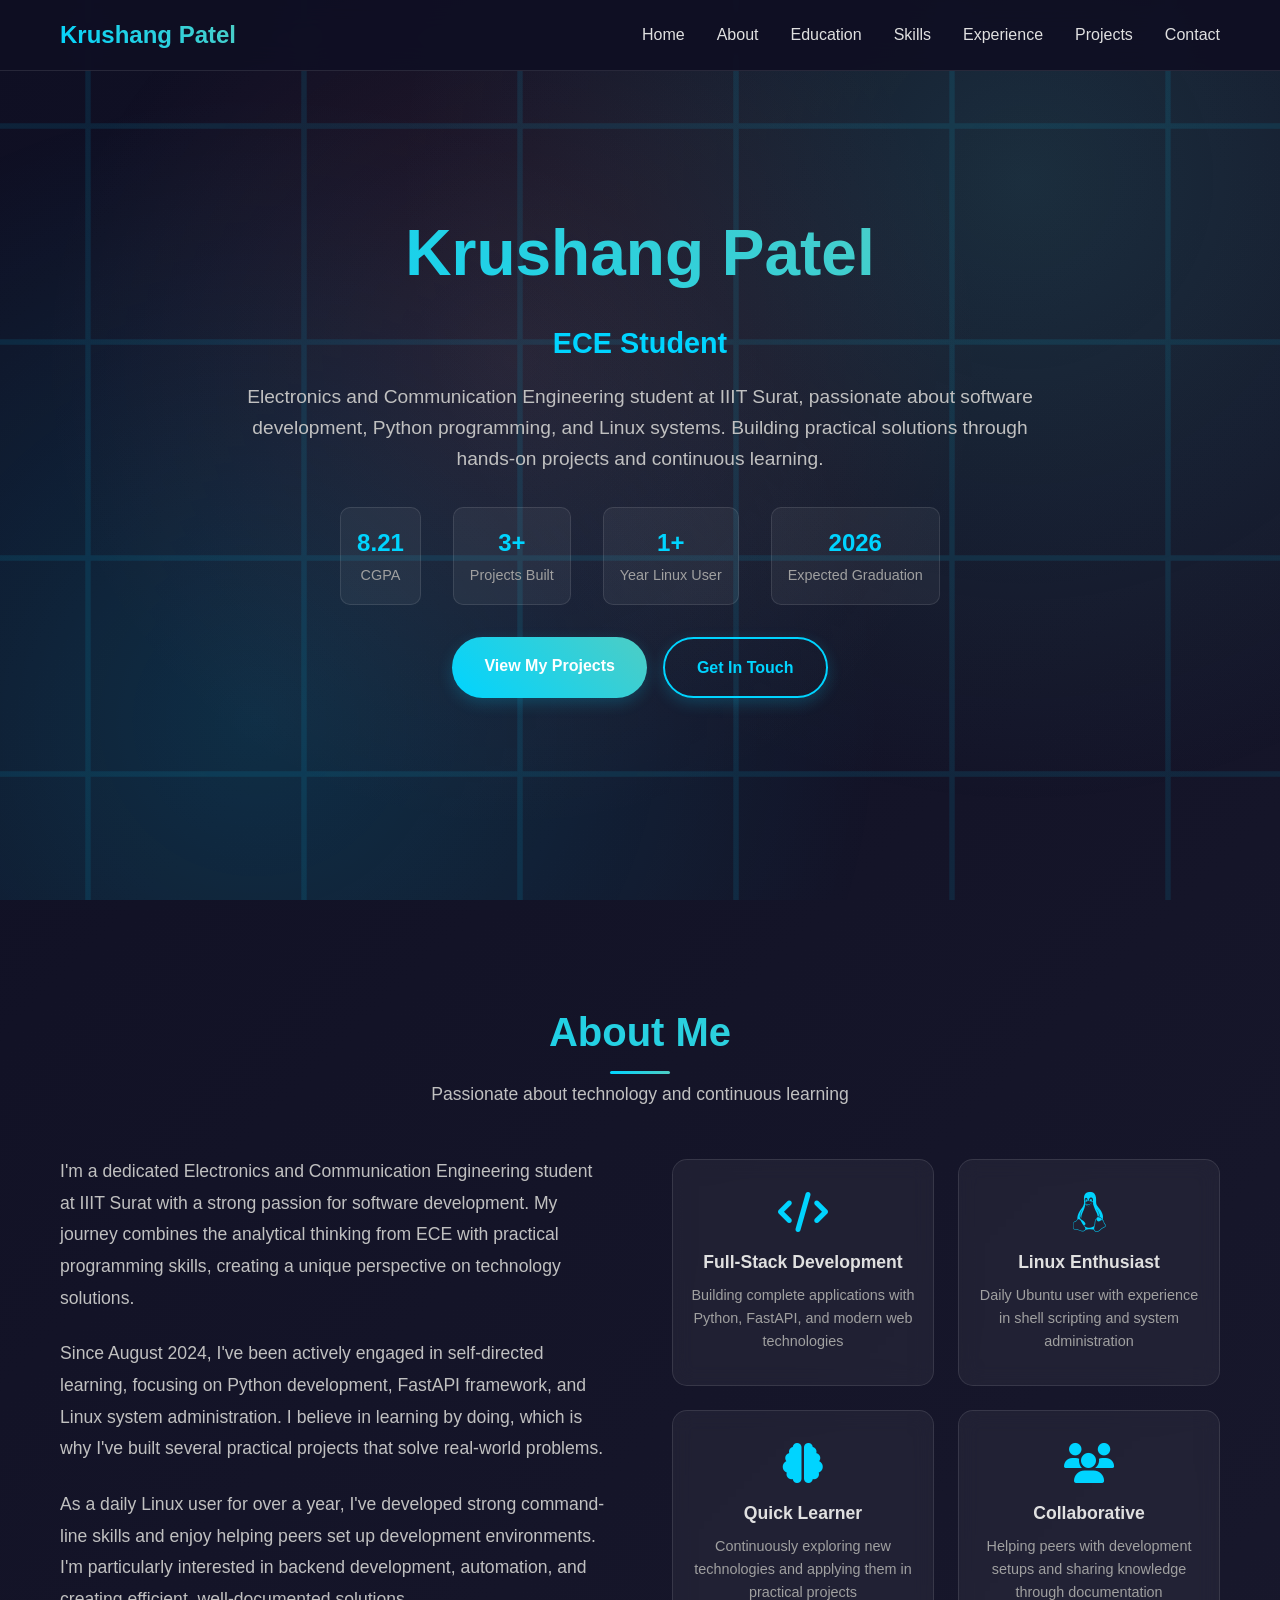
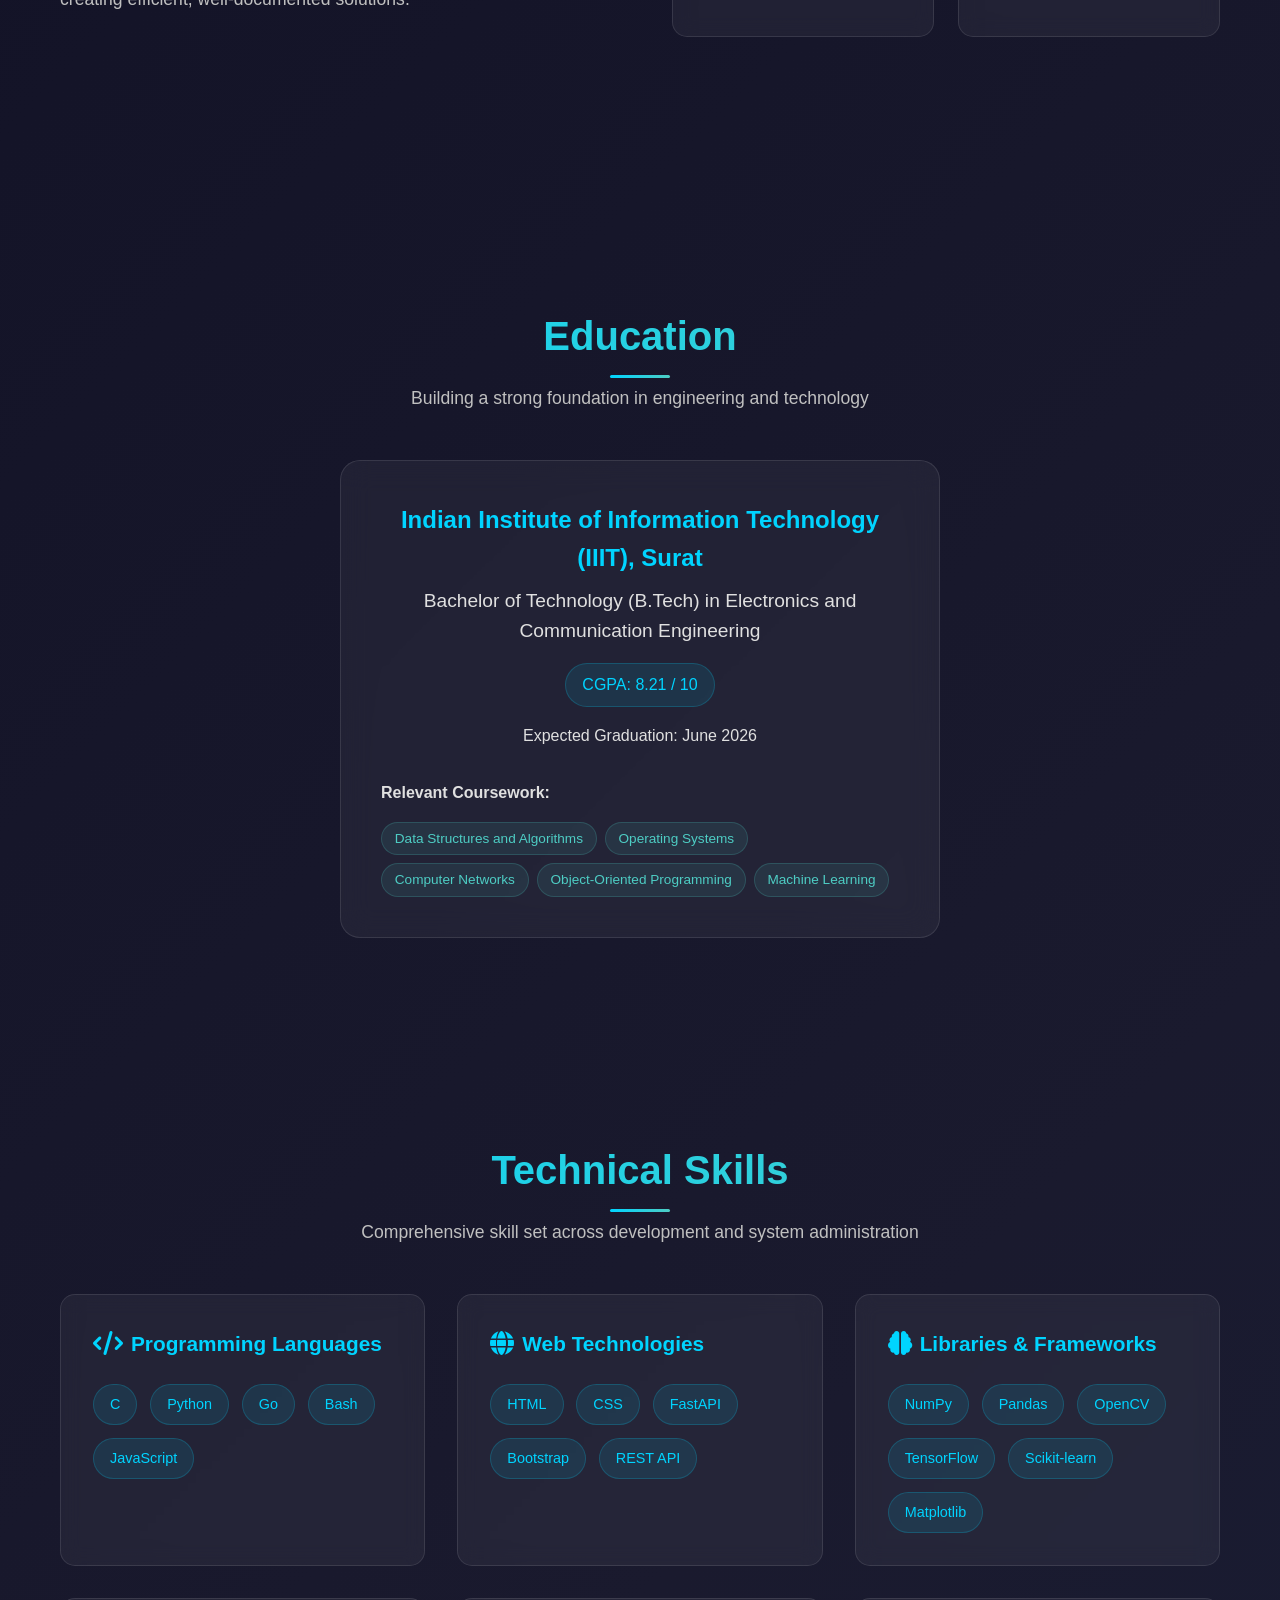
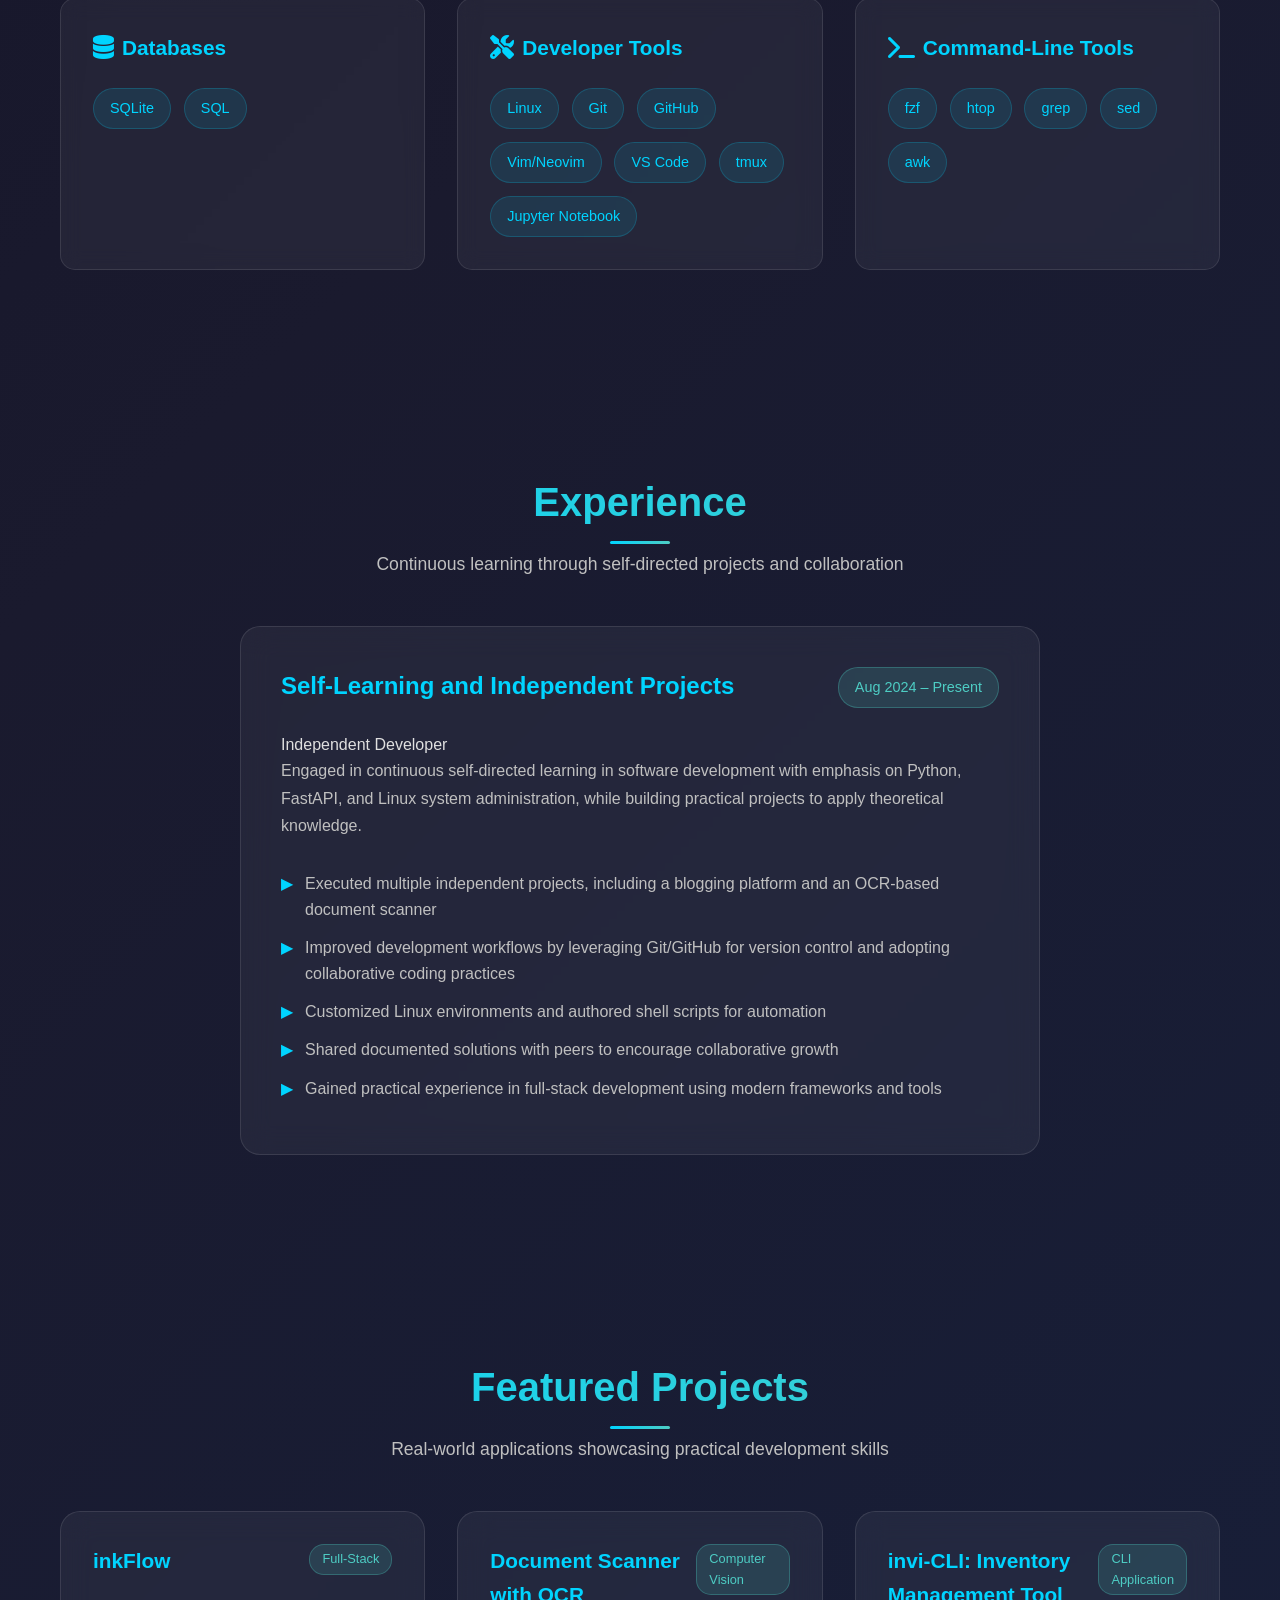
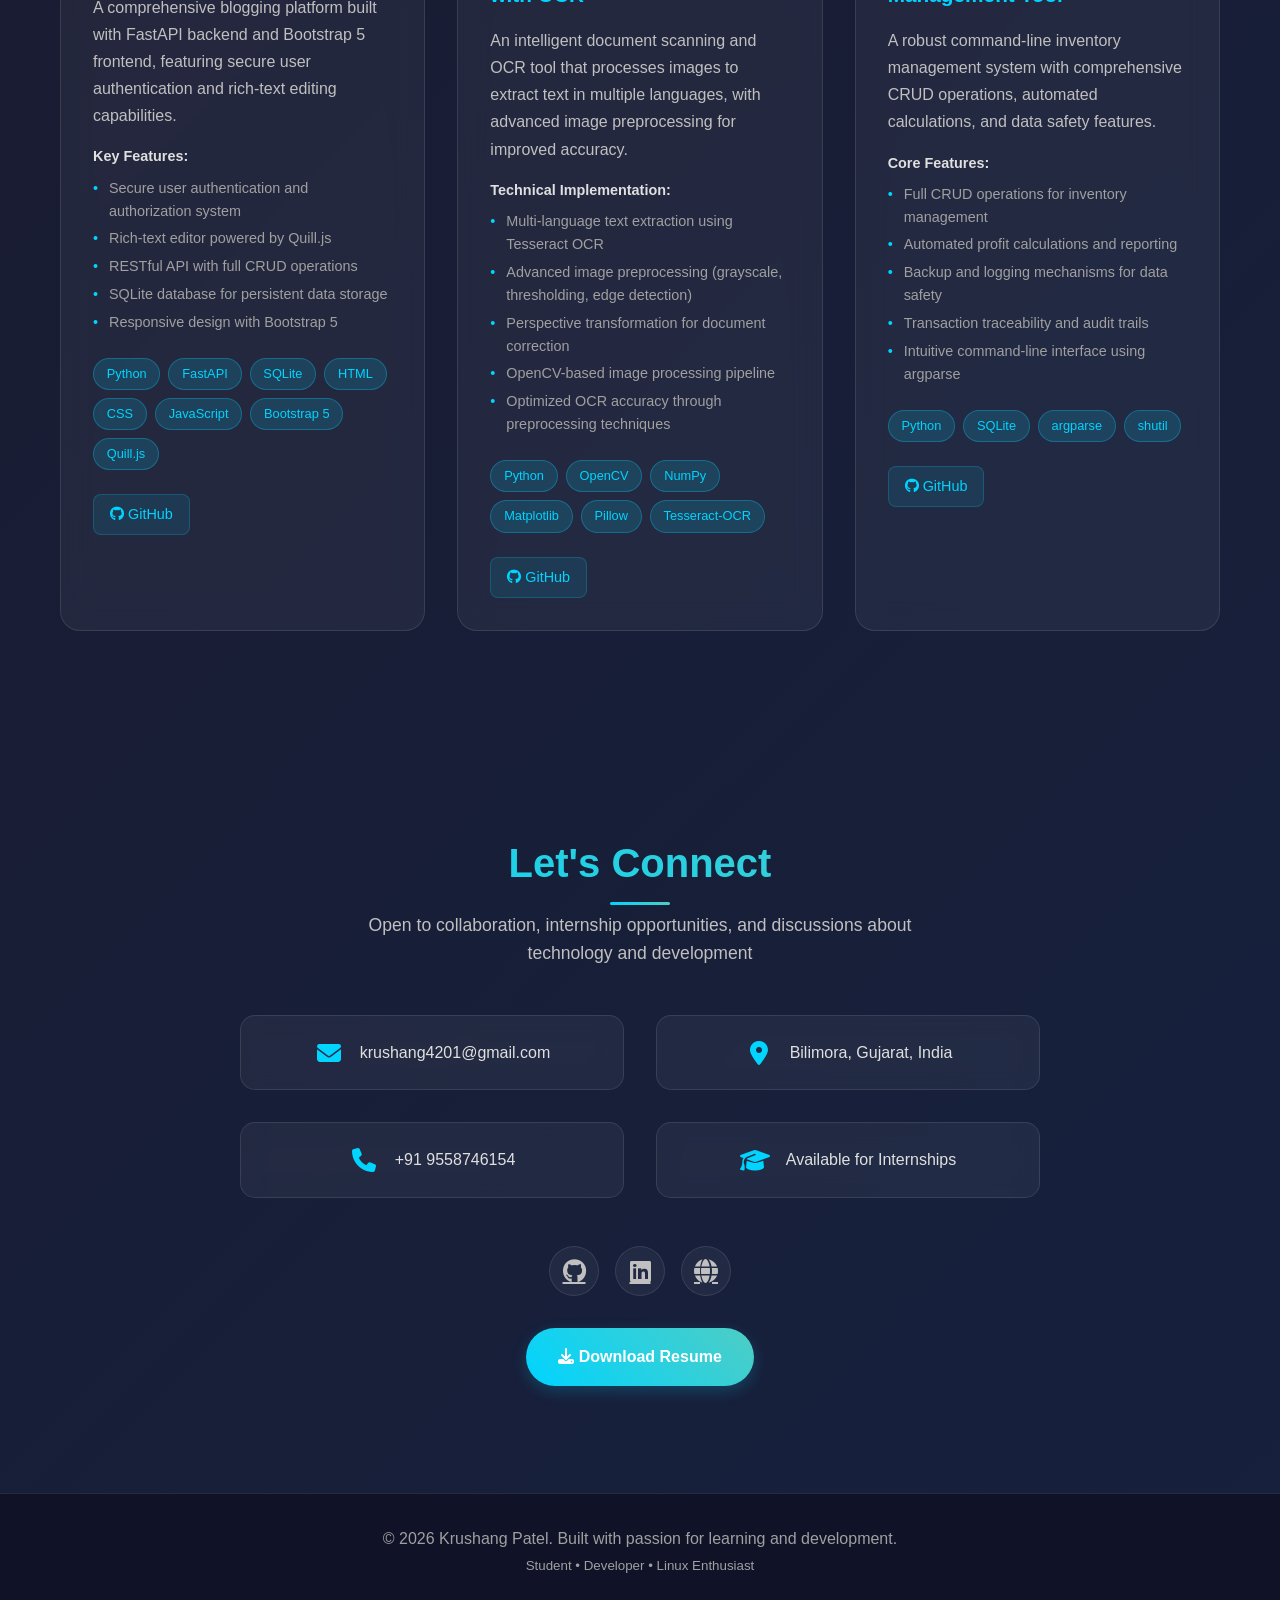
==== index.html @ 867cc453 "project links updated" ====
<!DOCTYPE html>
<html lang="en">

<head>
    <meta charset="UTF-8">
    <meta name="viewport" content="width=device-width, initial-scale=1.0">
    <title>Krushang Patel - ECE Student & Software Developer</title>
    <meta name="description"
        content="Electronics and Communication Engineering student at IIIT Surat, passionate about software development, Python, and Linux systems.">
    <link href="https://cdnjs.cloudflare.com/ajax/libs/font-awesome/6.4.0/css/all.min.css" rel="stylesheet">
    <link href="style.css" rel="stylesheet">
    <link rel="icon" href="img/Portfolio.png"
</head>

<body>
    <div class="bg-animation"></div>

    <header id="header">
        <nav class="container">
            <a href="#home" class="logo">Krushang Patel</a>
            <ul class="nav-links">
                <li><a href="#home">Home</a></li>
                <li><a href="#about">About</a></li>
                <li><a href="#education">Education</a></li>
                <li><a href="#skills">Skills</a></li>
                <li><a href="#experience">Experience</a></li>
                <li><a href="#projects">Projects</a></li>
                <li><a href="#contact">Contact</a></li>
            </ul>
            <div class="mobile-menu">
                <span></span>
                <span></span>
                <span></span>
            </div>
        </nav>
    </header>

    <section id="home" class="hero">
        <div class="hero-content">
            <h1 class="hero-title">Krushang Patel</h1>
            <h2 class="hero-subtitle">ECE Student & Software Developer</h2>
            <p class="hero-description">
                Electronics and Communication Engineering student at IIIT Surat, passionate about software development,
                Python programming, and Linux systems. Building practical solutions through hands-on projects and
                continuous learning.
            </p>

            <div class="hero-stats">
                <div class="stat-item">
                    <span class="stat-number">8.21</span>
                    <span class="stat-label">CGPA</span>
                </div>
                <div class="stat-item">
                    <span class="stat-number">3+</span>
                    <span class="stat-label">Projects Built</span>
                </div>
                <div class="stat-item">
                    <span class="stat-number">1+</span>
                    <span class="stat-label">Year Linux User</span>
                </div>
                <div class="stat-item">
                    <span class="stat-number">2026</span>
                    <span class="stat-label">Expected Graduation</span>
                </div>
            </div>

            <div class="cta-buttons">
                <a href="#projects" class="cta-button">View My Projects</a>
                <a href="#contact" class="cta-button secondary">Get In Touch</a>
            </div>
        </div>
    </section>

    <section id="about" class="fade-in">
        <div class="container">
            <h2 class="section-title">About Me</h2>
            <p class="section-subtitle">Passionate about technology and continuous learning</p>

            <div class="about-content">
                <div class="about-text">
                    <p>
                        I'm a dedicated Electronics and Communication Engineering student at IIIT Surat with a strong
                        passion for software development.
                        My journey combines the analytical thinking from ECE with practical programming skills, creating
                        a unique perspective on technology solutions.
                    </p>
                    <p>
                        Since August 2024, I've been actively engaged in self-directed learning, focusing on Python
                        development, FastAPI framework,
                        and Linux system administration. I believe in learning by doing, which is why I've built several
                        practical projects that solve real-world problems.
                    </p>
                    <p>
                        As a daily Linux user for over a year, I've developed strong command-line skills and enjoy
                        helping peers set up development environments.
                        I'm particularly interested in backend development, automation, and creating efficient,
                        well-documented solutions.
                    </p>
                </div>

                <div class="about-highlights">
                    <div class="highlight-item">
                        <i class="fas fa-code"></i>
                        <h4>Full-Stack Development</h4>
                        <p>Building complete applications with Python, FastAPI, and modern web technologies</p>
                    </div>
                    <div class="highlight-item">
                        <i class="fab fa-linux"></i>
                        <h4>Linux Enthusiast</h4>
                        <p>Daily Ubuntu user with experience in shell scripting and system administration</p>
                    </div>
                    <div class="highlight-item">
                        <i class="fas fa-brain"></i>
                        <h4>Quick Learner</h4>
                        <p>Continuously exploring new technologies and applying them in practical projects</p>
                    </div>
                    <div class="highlight-item">
                        <i class="fas fa-users"></i>
                        <h4>Collaborative</h4>
                        <p>Helping peers with development setups and sharing knowledge through documentation</p>
                    </div>
                </div>
            </div>
        </div>
    </section>

    <section id="education" class="fade-in">
        <div class="container">
            <h2 class="section-title">Education</h2>
            <p class="section-subtitle">Building a strong foundation in engineering and technology</p>

            <div class="education-card">
                <div class="university-name">Indian Institute of Information Technology (IIIT), Surat</div>
                <div class="degree-info">Bachelor of Technology (B.Tech) in Electronics and Communication Engineering
                </div>
                <div class="cgpa">CGPA: 8.21 / 10</div>
                <div>Expected Graduation: June 2026</div>

                <div class="coursework">
                    <h4>Relevant Coursework:</h4>
                    <div class="coursework-list">
                        <span class="course-tag">Data Structures and Algorithms</span>
                        <span class="course-tag">Operating Systems</span>
                        <span class="course-tag">Computer Networks</span>
                        <span class="course-tag">Object-Oriented Programming</span>
                        <span class="course-tag">Machine Learning</span>
                    </div>
                </div>
            </div>
        </div>
    </section>

    <section id="skills" class="fade-in">
        <div class="container">
            <h2 class="section-title">Technical Skills</h2>
            <p class="section-subtitle">Comprehensive skill set across development and system administration</p>

            <div class="skills-container">
                <div class="skill-category">
                    <h3><i class="fas fa-code"></i> Programming Languages</h3>
                    <div class="skills-list">
                        <span class="skill-tag">C</span>
                        <span class="skill-tag">Python</span>
                        <span class="skill-tag">Go</span>
                        <span class="skill-tag">Bash</span>
                        <span class="skill-tag">JavaScript</span>
                    </div>
                </div>

                <div class="skill-category">
                    <h3><i class="fas fa-globe"></i> Web Technologies</h3>
                    <div class="skills-list">
                        <span class="skill-tag">HTML</span>
                        <span class="skill-tag">CSS</span>
                        <span class="skill-tag">FastAPI</span>
                        <span class="skill-tag">Bootstrap</span>
                        <span class="skill-tag">REST API</span>
                    </div>
                </div>

                <div class="skill-category">
                    <h3><i class="fas fa-brain"></i> Libraries & Frameworks</h3>
                    <div class="skills-list">
                        <span class="skill-tag">NumPy</span>
                        <span class="skill-tag">Pandas</span>
                        <span class="skill-tag">OpenCV</span>
                        <span class="skill-tag">TensorFlow</span>
                        <span class="skill-tag">Scikit-learn</span>
                        <span class="skill-tag">Matplotlib</span>
                    </div>
                </div>

                <div class="skill-category">
                    <h3><i class="fas fa-database"></i> Databases</h3>
                    <div class="skills-list">
                        <span class="skill-tag">SQLite</span>
                        <span class="skill-tag">SQL</span>
                    </div>
                </div>

                <div class="skill-category">
                    <h3><i class="fas fa-tools"></i> Developer Tools</h3>
                    <div class="skills-list">
                        <span class="skill-tag">Linux</span>
                        <span class="skill-tag">Git</span>
                        <span class="skill-tag">GitHub</span>
                        <span class="skill-tag">Vim/Neovim</span>
                        <span class="skill-tag">VS Code</span>
                        <span class="skill-tag">tmux</span>
                        <span class="skill-tag">Jupyter Notebook</span>
                    </div>
                </div>

                <div class="skill-category">
                    <h3><i class="fas fa-terminal"></i> Command-Line Tools</h3>
                    <div class="skills-list">
                        <span class="skill-tag">fzf</span>
                        <span class="skill-tag">htop</span>
                        <span class="skill-tag">grep</span>
                        <span class="skill-tag">sed</span>
                        <span class="skill-tag">awk</span>
                    </div>
                </div>
            </div>
        </div>
    </section>

    <section id="experience" class="fade-in">
        <div class="container">
            <h2 class="section-title">Experience</h2>
            <p class="section-subtitle">Continuous learning through self-directed projects and collaboration</p>

            <div class="experience-card">
                <div class="experience-header">
                    <h3 class="experience-title">Self-Learning and Independent Projects</h3>
                    <span class="experience-date">Aug 2024 – Present</span>
                </div>
                <div class="experience-company">Independent Developer</div>
                <p class="experience-description">
                    Engaged in continuous self-directed learning in software development with emphasis on Python,
                    FastAPI, and
                    Linux system administration, while building practical projects to apply theoretical knowledge.
                </p>
                <ul class="experience-achievements">
                    <li>Executed multiple independent projects, including a blogging platform and an OCR-based document
                        scanner</li>
                    <li>Improved development workflows by leveraging Git/GitHub for version control and adopting
                        collaborative coding practices</li>
                    <li>Customized Linux environments and authored shell scripts for automation</li>
                    <li>Shared documented solutions with peers to encourage collaborative growth</li>
                    <li>Gained practical experience in full-stack development using modern frameworks and tools</li>
                </ul>
            </div>
        </div>
    </section>

    <section id="projects" class="fade-in">
        <div class="container">
            <h2 class="section-title">Featured Projects</h2>
            <p class="section-subtitle">Real-world applications showcasing practical development skills</p>

            <div class="projects-grid">
                <div class="project-card">
                    <div class="project-header">
                        <h3 class="project-title">inkFlow</h3>
                        <span class="project-type">Full-Stack</span>
                    </div>
                    <p class="project-description">
                        A comprehensive blogging platform built with FastAPI backend and Bootstrap 5 frontend,
                        featuring secure user authentication and rich-text editing capabilities.
                    </p>
                    <div class="project-highlights">
                        <h5>Key Features:</h5>
                        <ul>
                            <li>Secure user authentication and authorization system</li>
                            <li>Rich-text editor powered by Quill.js</li>
                            <li>RESTful API with full CRUD operations</li>
                            <li>SQLite database for persistent data storage</li>
                            <li>Responsive design with Bootstrap 5</li>
                        </ul>
                    </div>
                    <div class="tech-stack">
                        <span class="tech-tag">Python</span>
                        <span class="tech-tag">FastAPI</span>
                        <span class="tech-tag">SQLite</span>
                        <span class="tech-tag">HTML</span>
                        <span class="tech-tag">CSS</span>
                        <span class="tech-tag">JavaScript</span>
                        <span class="tech-tag">Bootstrap 5</span>
                        <span class="tech-tag">Quill.js</span>
                    </div>
                    <div class="project-links">
                        <a href="https://github.com/krushangptl/inkflow" target="_blank"><i class="fab fa-github"></i>
                            GitHub</a>
                    </div>
                </div>

                <div class="project-card">
                    <div class="project-header">
                        <h3 class="project-title">Document Scanner with OCR</h3>
                        <span class="project-type">Computer Vision</span>
                    </div>
                    <p class="project-description">
                        An intelligent document scanning and OCR tool that processes images to extract text in multiple
                        languages,
                        with advanced image preprocessing for improved accuracy.
                    </p>
                    <div class="project-highlights">
                        <h5>Technical Implementation:</h5>
                        <ul>
                            <li>Multi-language text extraction using Tesseract OCR</li>
                            <li>Advanced image preprocessing (grayscale, thresholding, edge detection)</li>
                            <li>Perspective transformation for document correction</li>
                            <li>OpenCV-based image processing pipeline</li>
                            <li>Optimized OCR accuracy through preprocessing techniques</li>
                        </ul>
                    </div>
                    <div class="tech-stack">
                        <span class="tech-tag">Python</span>
                        <span class="tech-tag">OpenCV</span>
                        <span class="tech-tag">NumPy</span>
                        <span class="tech-tag">Matplotlib</span>
                        <span class="tech-tag">Pillow</span>
                        <span class="tech-tag">Tesseract-OCR</span>
                    </div>
                    <div class="project-links">
                        <a href="https://github.com/krushangptl/Doc-Scanner-Project" target="_blank"><i class="fab fa-github"></i>
                            GitHub</a>
                    </div>
                </div>

                <div class="project-card">
                    <div class="project-header">
                        <h3 class="project-title">invi-CLI: Inventory Management Tool</h3>
                        <span class="project-type">CLI Application</span>
                    </div>
                    <p class="project-description">
                        A robust command-line inventory management system with comprehensive CRUD operations,
                        automated calculations, and data safety features.
                    </p>
                    <div class="project-highlights">
                        <h5>Core Features:</h5>
                        <ul>
                            <li>Full CRUD operations for inventory management</li>
                            <li>Automated profit calculations and reporting</li>
                            <li>Backup and logging mechanisms for data safety</li>
                            <li>Transaction traceability and audit trails</li>
                            <li>Intuitive command-line interface using argparse</li>
                        </ul>
                    </div>
                    <div class="tech-stack">
                        <span class="tech-tag">Python</span>
                        <span class="tech-tag">SQLite</span>
                        <span class="tech-tag">argparse</span>
                        <span class="tech-tag">shutil</span>
                    </div>
                    <div class="project-links">
                        <a href="https://github.com/krushangptl/invi-CLI" target="_blank"><i class="fab fa-github"></i>
                            GitHub</a>
                    </div>
                </div>
            </div>
        </div>
    </section>

    <section id="contact" class="fade-in">
        <div class="container">
            <h2 class="section-title">Let's Connect</h2>
            <p class="section-subtitle">
                Open to collaboration, internship opportunities, and discussions about technology and development
            </p>

            <div class="contact-content">
                <div class="contact-info">
                    <div class="contact-item">
                        <i class="fas fa-envelope"></i>
                        <span>krushang4201@gmail.com</span>
                    </div>
                    <div class="contact-item">
                        <i class="fas fa-map-marker-alt"></i>
                        <span>Bilimora, Gujarat, India</span>
                    </div>
                    <div class="contact-item">
                        <i class="fas fa-phone"></i>
                        <span>+91 9558746154</span>
                    </div>
                    <div class="contact-item">
                        <i class="fas fa-graduation-cap"></i>
                        <span>Available for Internships</span>
                    </div>
                </div>

                <div class="social-links">
                    <a href="https://github.com/krushangptl" aria-label="GitHub" target="_blank">
                        <i class="fab fa-github"></i>
                    </a>
                    <a href="https://linkedin.com/in/krushang-d-patel" aria-label="LinkedIn" target="_blank">
                        <i class="fab fa-linkedin"></i>
                    </a>
                    <a href="https://krushangptl.github.io" aria-label="Portfolio Website" target="_blank">
                        <i class="fas fa-globe"></i>
                    </a>
                </div>

                <div style="margin-top: 2rem;">
                    <a href="https://drive.google.com/drive/folders/1j8Q18l3hfkk-s2Wlxh-ATh71WwMu5SnM?usp=sharing"
                        class="cta-button" target="_blank" rel="noopener noreferrer">
                        <i class="fas fa-download"></i> Download Resume
                    </a>
                </div>

            </div>
        </div>
    </section>

    <footer>
        <div class="container">
            <p>
                &copy; <span id="current-year">2025</span> Krushang Patel.
                Built with passion for learning and development.
                <br>
                <small>Student • Developer • Linux Enthusiast</small>
            </p>
        </div>
    </footer>

    <script src="script.js">
    </script>
</body>

</html>
---- style.css ----
* {
    margin: 0;
    padding: 0;
    box-sizing: border-box;
}

:root {
    --primary-color: #00d4ff;
    --secondary-color: #4ecdc4;
    --accent-color: #ff6b6b;
    --dark-bg: #0f0f23;
    --darker-bg: #1a1a2e;
    --darkest-bg: #16213e;
    --text-primary: #e0e0e0;
    --text-secondary: #c0c0c0;
    --text-muted: #a0a0a0;
    --border-color: rgba(255, 255, 255, 0.1);
    --glass-bg: rgba(255, 255, 255, 0.05);
}

body {
    font-family: "Segoe UI", Tahoma, Geneva, Verdana, sans-serif;
    line-height: 1.6;
    color: var(--text-primary);
    background: linear-gradient(135deg, var(--dark-bg) 0%, var(--darker-bg) 50%, var(--darkest-bg) 100%);
    overflow-x: hidden;
}

html {
    scroll-behavior: smooth;
}

.container {
    max-width: 1200px;
    margin: 0 auto;
    padding: 0 20px;
}

/* Enhanced Animated Background */
.bg-animation {
    position: fixed;
    top: 0;
    left: 0;
    width: 100%;
    height: 100%;
    z-index: -1;
    overflow: hidden;
    pointer-events: none;
}

.bg-animation::before {
    content: "";
    position: absolute;
    top: 0;
    left: 0;
    width: 100%;
    height: 100%;
    background:
        radial-gradient(circle at 20% 80%, rgba(0, 212, 255, 0.15) 0%, transparent 50%),
        radial-gradient(circle at 80% 20%, rgba(78, 205, 196, 0.15) 0%, transparent 50%),
        radial-gradient(circle at 40% 40%, rgba(255, 107, 107, 0.1) 0%, transparent 50%);
    animation: morphBackground 20s ease-in-out infinite;
}

.bg-animation::after {
    content: "";
    position: absolute;
    top: -10%;
    left: -10%;
    width: 120%;
    height: 120%;
    background: url('data:image/svg+xml,<svg xmlns="http://www.w3.org/2000/svg" viewBox="0 0 100 100"><defs><pattern id="grid" width="20" height="20" patternUnits="userSpaceOnUse"><path d="M 20 0 L 0 0 0 20 20 20 Z" fill="none" stroke="%2300d4ff" stroke-width="0.5" opacity="0.1"/></pattern></defs><rect width="100" height="100" fill="url(%23grid)"/></svg>');
    animation: gridFloat 20s ease-in-out infinite, gridPulse 8s ease-in-out infinite alternate;
    transform-origin: center;
}

@keyframes morphBackground {

    0%,
    100% {
        background:
            radial-gradient(circle at 20% 80%, rgba(0, 212, 255, 0.15) 0%, transparent 50%),
            radial-gradient(circle at 80% 20%, rgba(78, 205, 196, 0.15) 0%, transparent 50%),
            radial-gradient(circle at 40% 40%, rgba(255, 107, 107, 0.1) 0%, transparent 50%);
    }

    33% {
        background:
            radial-gradient(circle at 60% 30%, rgba(0, 212, 255, 0.18) 0%, transparent 55%),
            radial-gradient(circle at 30% 70%, rgba(78, 205, 196, 0.18) 0%, transparent 55%),
            radial-gradient(circle at 80% 80%, rgba(255, 107, 107, 0.12) 0%, transparent 45%);
    }

    66% {
        background:
            radial-gradient(circle at 80% 60%, rgba(0, 212, 255, 0.16) 0%, transparent 52%),
            radial-gradient(circle at 20% 30%, rgba(78, 205, 196, 0.20) 0%, transparent 58%),
            radial-gradient(circle at 60% 70%, rgba(255, 107, 107, 0.15) 0%, transparent 50%);
    }
}

@keyframes gridFloat {

    0%,
    100% {
        transform: translate(0, 0) rotate(0deg);
    }

    25% {
        transform: translate(-1%, -1%) rotate(0.2deg);
    }

    50% {
        transform: translate(-2%, -2%) rotate(0.4deg);
    }

    75% {
        transform: translate(-1.5%, -1.5%) rotate(0.2deg);
    }
}

@keyframes gridPulse {
    0% {
        opacity: 0.05;
    }

    100% {
        opacity: 0.15;
    }
}

/* Header */
header {
    position: fixed;
    top: 0;
    width: 100%;
    background: rgba(15, 15, 35, 0.95);
    backdrop-filter: blur(15px);
    z-index: 1000;
    padding: 1rem 0;
    transition: all 0.3s ease;
    border-bottom: 1px solid var(--border-color);
}

header.scrolled {
    background: rgba(15, 15, 35, 0.98);
    box-shadow: 0 2px 20px rgba(0, 212, 255, 0.1);
}

nav {
    display: flex;
    justify-content: space-between;
    align-items: center;
}

.logo {
    font-size: 1.5rem;
    font-weight: bold;
    background: linear-gradient(45deg, var(--primary-color), var(--secondary-color));
    -webkit-background-clip: text;
    -webkit-text-fill-color: transparent;
    background-clip: text;
    text-decoration: none;
    transition: all 0.3s ease;
}

.nav-links {
    display: flex;
    list-style: none;
    gap: 2rem;
}

.nav-links a {
    color: var(--text-primary);
    text-decoration: none;
    font-weight: 500;
    transition: all 0.3s ease;
    position: relative;
    padding: 0.5rem 0;
}

.nav-links a::after {
    content: "";
    position: absolute;
    bottom: -5px;
    left: 0;
    width: 0;
    height: 2px;
    background: linear-gradient(90deg, var(--primary-color), var(--secondary-color));
    transition: width 0.3s ease;
}

.nav-links a:hover {
    color: var(--primary-color);
}

.nav-links a:hover::after {
    width: 100%;
}

.mobile-menu {
    display: none;
    flex-direction: column;
    cursor: pointer;
}

.mobile-menu span {
    width: 25px;
    height: 3px;
    background: var(--primary-color);
    margin: 3px 0;
    transition: 0.3s;
    border-radius: 2px;
}

/* Hero Section */
.hero {
    height: 100vh;
    display: flex;
    align-items: center;
    justify-content: center;
    text-align: center;
    position: relative;
    overflow: hidden;
}

.hero-content {
    max-width: 800px;
    animation: fadeInUp 1s ease-out;
    position: relative;
    z-index: 2;
}

.hero-title {
    font-size: clamp(2.5rem, 5vw, 4rem);
    margin-bottom: 1rem;
    background: linear-gradient(45deg, var(--primary-color), var(--secondary-color), var(--accent-color));
    -webkit-background-clip: text;
    -webkit-text-fill-color: transparent;
    background-clip: text;
    background-size: 200% 200%;
    animation: textGlow 3s ease-in-out infinite;
    font-weight: 700;
}

.hero-subtitle {
    font-size: clamp(1.2rem, 2.5vw, 1.8rem);
    margin-bottom: 1rem;
    color: var(--primary-color);
    animation: fadeInUp 1s ease-out 0.2s both;
    font-weight: 600;
}

.hero-description {
    font-size: clamp(1rem, 2vw, 1.2rem);
    margin-bottom: 2rem;
    color: var(--text-secondary);
    animation: fadeInUp 1s ease-out 0.4s both;
    font-weight: 300;
    line-height: 1.6;
}

.hero-stats {
    display: flex;
    justify-content: center;
    gap: 2rem;
    margin-bottom: 2rem;
    animation: fadeInUp 1s ease-out 0.6s both;
    flex-wrap: wrap;
}

.stat-item {
    text-align: center;
    padding: 1rem;
    background: var(--glass-bg);
    border-radius: 10px;
    backdrop-filter: blur(10px);
    border: 1px solid var(--border-color);
}

.stat-number {
    font-size: 1.5rem;
    font-weight: bold;
    color: var(--primary-color);
    display: block;
}

.stat-label {
    font-size: 0.9rem;
    color: var(--text-muted);
}

.cta-buttons {
    display: flex;
    gap: 1rem;
    justify-content: center;
    animation: fadeInUp 1s ease-out 0.8s both;
    flex-wrap: wrap;
}

.cta-button {
    display: inline-block;
    padding: 1rem 2rem;
    background: linear-gradient(45deg, var(--primary-color), var(--secondary-color));
    color: white;
    text-decoration: none;
    border-radius: 50px;
    font-weight: bold;
    transition: all 0.3s ease;
    position: relative;
    overflow: hidden;
    box-shadow: 0 5px 15px rgba(0, 212, 255, 0.2);
}

.cta-button.secondary {
    background: transparent;
    border: 2px solid var(--primary-color);
    color: var(--primary-color);
}

.cta-button:hover {
    transform: translateY(-3px);
    box-shadow: 0 15px 35px rgba(0, 212, 255, 0.4);
}

@keyframes textGlow {

    0%,
    100% {
        background-position: 0% 50%;
        filter: brightness(1);
    }

    50% {
        background-position: 100% 50%;
        filter: brightness(1.2);
    }
}

@keyframes fadeInUp {
    from {
        opacity: 0;
        transform: translateY(30px);
    }

    to {
        opacity: 1;
        transform: translateY(0);
    }
}

/* Sections */
section {
    padding: 100px 0;
    position: relative;
}

.section-title {
    text-align: center;
    font-size: clamp(2rem, 4vw, 2.5rem);
    margin-bottom: 1rem;
    background: linear-gradient(45deg, var(--primary-color), var(--secondary-color));
    -webkit-background-clip: text;
    -webkit-text-fill-color: transparent;
    background-clip: text;
    position: relative;
    font-weight: 700;
}

.section-subtitle {
    text-align: center;
    font-size: 1.1rem;
    color: var(--text-secondary);
    margin-bottom: 3rem;
    max-width: 600px;
    margin-left: auto;
    margin-right: auto;
}

.section-title::after {
    content: "";
    position: absolute;
    bottom: -10px;
    left: 50%;
    transform: translateX(-50%);
    width: 60px;
    height: 3px;
    background: linear-gradient(90deg, var(--primary-color), var(--secondary-color));
    border-radius: 2px;
}

/* About Section */
.about-content {
    display: grid;
    grid-template-columns: 1fr 1fr;
    gap: 4rem;
    align-items: center;
    margin-bottom: 4rem;
}

.about-text {
    font-size: 1.1rem;
    line-height: 1.8;
    color: var(--text-secondary);
}

.about-text p {
    margin-bottom: 1.5rem;
}

.about-highlights {
    display: grid;
    grid-template-columns: repeat(auto-fit, minmax(200px, 1fr));
    gap: 1.5rem;
}

.highlight-item {
    text-align: center;
    padding: 2rem 1rem;
    background: var(--glass-bg);
    border-radius: 15px;
    border: 1px solid var(--border-color);
    backdrop-filter: blur(10px);
    transition: all 0.3s ease;
}

.highlight-item:hover {
    transform: translateY(-5px);
    border-color: var(--primary-color);
    box-shadow: 0 10px 25px rgba(0, 212, 255, 0.15);
}

.highlight-item i {
    font-size: 2.5rem;
    color: var(--primary-color);
    margin-bottom: 1rem;
}

.highlight-item h4 {
    color: var(--text-primary);
    margin-bottom: 0.5rem;
    font-size: 1.1rem;
}

.highlight-item p {
    color: var(--text-muted);
    font-size: 0.9rem;
}

/* Education Section */
.education-card {
    background: var(--glass-bg);
    border-radius: 20px;
    padding: 2.5rem;
    backdrop-filter: blur(15px);
    border: 1px solid var(--border-color);
    max-width: 600px;
    margin: 0 auto;
    text-align: center;
}

.university-name {
    color: var(--primary-color);
    font-size: 1.5rem;
    font-weight: 600;
    margin-bottom: 0.5rem;
}

.degree-info {
    color: var(--text-primary);
    font-size: 1.2rem;
    margin-bottom: 1rem;
}

.cgpa {
    background: rgba(0, 212, 255, 0.1);
    color: var(--primary-color);
    padding: 0.5rem 1rem;
    border-radius: 25px;
    display: inline-block;
    margin-bottom: 1rem;
    border: 1px solid rgba(0, 212, 255, 0.2);
}

.coursework {
    text-align: left;
    margin-top: 2rem;
}

.coursework h4 {
    color: var(--text-primary);
    margin-bottom: 1rem;
}

.coursework-list {
    display: flex;
    flex-wrap: wrap;
    gap: 0.5rem;
}

.course-tag {
    background: rgba(78, 205, 196, 0.1);
    color: var(--secondary-color);
    padding: 0.3rem 0.8rem;
    border-radius: 20px;
    font-size: 0.85rem;
    border: 1px solid rgba(78, 205, 196, 0.2);
}

/* Skills Section */
.skills-container {
    display: grid;
    grid-template-columns: repeat(auto-fit, minmax(300px, 1fr));
    gap: 2rem;
}

.skill-category {
    background: var(--glass-bg);
    border-radius: 15px;
    padding: 2rem;
    border: 1px solid var(--border-color);
    backdrop-filter: blur(10px);
}

.skill-category h3 {
    color: var(--primary-color);
    margin-bottom: 1.5rem;
    font-size: 1.3rem;
    display: flex;
    align-items: center;
    gap: 0.5rem;
}

.skill-category i {
    font-size: 1.5rem;
}

.skills-list {
    display: flex;
    flex-wrap: wrap;
    gap: 0.8rem;
}

.skill-tag {
    background: rgba(0, 212, 255, 0.1);
    color: var(--primary-color);
    padding: 0.5rem 1rem;
    border-radius: 25px;
    font-size: 0.9rem;
    border: 1px solid rgba(0, 212, 255, 0.2);
    transition: all 0.3s ease;
}

.skill-tag:hover {
    background: rgba(0, 212, 255, 0.2);
    transform: translateY(-2px);
}

/* Experience Section */
.experience-card {
    background: var(--glass-bg);
    border-radius: 20px;
    padding: 2.5rem;
    backdrop-filter: blur(15px);
    border: 1px solid var(--border-color);
    max-width: 800px;
    margin: 0 auto;
}

.experience-header {
    display: flex;
    justify-content: space-between;
    align-items: flex-start;
    margin-bottom: 1.5rem;
    flex-wrap: wrap;
    gap: 1rem;
}

.experience-title {
    color: var(--primary-color);
    font-size: 1.5rem;
    font-weight: 600;
}

.experience-date {
    background: rgba(78, 205, 196, 0.15);
    color: var(--secondary-color);
    padding: 0.5rem 1rem;
    border-radius: 20px;
    font-size: 0.9rem;
    border: 1px solid rgba(78, 205, 196, 0.3);
}

.experience-description {
    color: var(--text-secondary);
    line-height: 1.7;
    margin-bottom: 2rem;
}

.experience-achievements {
    list-style: none;
    color: var(--text-secondary);
}

.experience-achievements li {
    margin-bottom: 0.8rem;
    padding-left: 1.5rem;
    position: relative;
    line-height: 1.6;
}

.experience-achievements li::before {
    content: "▶";
    position: absolute;
    left: 0;
    color: var(--primary-color);
}

/* Projects Section */
.projects-grid {
    display: grid;
    grid-template-columns: repeat(auto-fit, minmax(350px, 1fr));
    gap: 2rem;
}

.project-card {
    background: var(--glass-bg);
    border-radius: 20px;
    padding: 2rem;
    transition: all 0.4s ease;
    backdrop-filter: blur(15px);
    border: 1px solid var(--border-color);
    position: relative;
    overflow: hidden;
}

.project-card:hover {
    transform: translateY(-10px);
    border-color: var(--primary-color);
    box-shadow: 0 20px 40px rgba(0, 212, 255, 0.2);
}

.project-header {
    display: flex;
    justify-content: space-between;
    align-items: start;
    margin-bottom: 1rem;
}

.project-title {
    color: var(--primary-color);
    font-size: 1.3rem;
    font-weight: 600;
}

.project-type {
    background: rgba(78, 205, 196, 0.15);
    color: var(--secondary-color);
    padding: 0.25rem 0.75rem;
    border-radius: 15px;
    font-size: 0.8rem;
    border: 1px solid rgba(78, 205, 196, 0.3);
}

.project-description {
    color: var(--text-secondary);
    margin-bottom: 1rem;
    line-height: 1.7;
}

.project-highlights {
    margin-bottom: 1.5rem;
}

.project-highlights h5 {
    color: var(--text-primary);
    margin-bottom: 0.5rem;
    font-size: 0.9rem;
}

.project-highlights ul {
    list-style: none;
    color: var(--text-muted);
}

.project-highlights li {
    padding-left: 1rem;
    position: relative;
    margin-bottom: 0.3rem;
    font-size: 0.9rem;
}

.project-highlights li::before {
    content: "•";
    position: absolute;
    left: 0;
    color: var(--primary-color);
}

.tech-stack {
    display: flex;
    flex-wrap: wrap;
    gap: 0.5rem;
    margin-bottom: 1.5rem;
}

.tech-tag {
    background: rgba(0, 212, 255, 0.15);
    color: var(--primary-color);
    padding: 0.3rem 0.8rem;
    border-radius: 20px;
    font-size: 0.8rem;
    border: 1px solid rgba(0, 212, 255, 0.3);
    transition: all 0.3s ease;
}

.tech-tag:hover {
    background: rgba(0, 212, 255, 0.25);
    transform: translateY(-2px);
}

.project-links {
    display: flex;
    gap: 1rem;
}

.project-links a {
    color: var(--primary-color);
    text-decoration: none;
    transition: all 0.3s ease;
    padding: 0.5rem 1rem;
    border-radius: 8px;
    background: rgba(0, 212, 255, 0.1);
    border: 1px solid rgba(0, 212, 255, 0.2);
    font-size: 0.9rem;
}

.project-links a:hover {
    color: white;
    background: rgba(0, 212, 255, 0.2);
    transform: translateY(-2px);
}

/* Contact Section */
.contact-content {
    max-width: 800px;
    margin: 0 auto;
    text-align: center;
}

.contact-info {
    display: grid;
    grid-template-columns: repeat(auto-fit, minmax(250px, 1fr));
    gap: 2rem;
    margin-bottom: 3rem;
}

.contact-item {
    display: flex;
    align-items: center;
    justify-content: center;
    gap: 1rem;
    padding: 1.5rem;
    background: var(--glass-bg);
    border-radius: 15px;
    border: 1px solid var(--border-color);
    transition: all 0.3s ease;
    backdrop-filter: blur(10px);
}

.contact-item:hover {
    background: rgba(0, 212, 255, 0.1);
    border-color: var(--primary-color);
    transform: translateY(-5px);
}

.contact-item i {
    font-size: 1.5rem;
    color: var(--primary-color);
    min-width: 30px;
}

.contact-item span {
    color: var(--text-primary);
    font-weight: 500;
}

.social-links {
    display: flex;
    justify-content: center;
    gap: 1rem;
    margin-bottom: 2rem;
}

.social-links a {
    display: inline-flex;
    align-items: center;
    justify-content: center;
    width: 50px;
    height: 50px;
    color: var(--text-secondary);
    font-size: 1.5rem;
    background: var(--glass-bg);
    border-radius: 50%;
    border: 1px solid var(--border-color);
    transition: all 0.3s ease;
    backdrop-filter: blur(10px);
}

.social-links a:hover {
    color: white;
    background: linear-gradient(45deg, var(--primary-color), var(--secondary-color));
    transform: translateY(-3px);
    box-shadow: 0 5px 15px rgba(0, 212, 255, 0.3);
}

/* Footer */
footer {
    background: rgba(15, 15, 35, 0.8);
    padding: 2rem 0;
    text-align: center;
    color: var(--text-muted);
    border-top: 1px solid var(--border-color);
    backdrop-filter: blur(10px);
}

/* Animations */
.fade-in {
    opacity: 0;
    transform: translateY(30px);
    transition: all 0.8s ease;
}

.fade-in.visible {
    opacity: 1;
    transform: translateY(0);
}

/* Mobile Menu Styles */
@media (max-width: 768px) {
    .nav-links {
        position: fixed;
        top: 0;
        right: -100%;
        width: 280px;
        height: 100vh;
        background: rgba(15, 15, 35, 0.98);
        backdrop-filter: blur(20px);
        flex-direction: column;
        justify-content: center;
        align-items: center;
        gap: 2rem;
        z-index: 1000;
        transition: right 0.3s ease;
        border-left: 1px solid var(--border-color);
    }

    .nav-links.active {
        right: 0;
    }

    .nav-links a {
        font-size: 1.2rem;
        padding: 1rem;
    }

    .mobile-menu {
        display: flex;
        z-index: 1001;
    }

    .mobile-menu.active span:nth-child(1) {
        transform: rotate(45deg) translate(5px, 5px);
    }

    .mobile-menu.active span:nth-child(2) {
        opacity: 0;
    }

    .mobile-menu.active span:nth-child(3) {
        transform: rotate(-45deg) translate(7px, -6px);
    }

    /* Hero Section Mobile */
    .hero {
        padding: 0 1rem;
        height: auto;
        min-height: 100vh;
        padding-top: 120px;
        padding-bottom: 60px;
    }

    .hero-content {
        max-width: 100%;
    }

    .hero-title {
        font-size: 2.5rem;
        line-height: 1.2;
    }

    .hero-subtitle {
        font-size: 1.3rem;
        margin-bottom: 1.5rem;
    }

    .hero-description {
        font-size: 1rem;
        padding: 0 1rem;
        margin-bottom: 2rem;
    }

    .hero-stats {
        grid-template-columns: repeat(2, 1fr);
        gap: 1rem;
        max-width: 400px;
        margin: 0 auto 2rem auto;
        display: grid;
    }

    .stat-item {
        padding: 1rem 0.5rem;
        min-height: 80px;
        display: flex;
        flex-direction: column;
        justify-content: center;
    }

    .stat-number {
        font-size: 1.3rem;
    }

    .stat-label {
        font-size: 0.8rem;
    }

    .cta-buttons {
        flex-direction: column;
        align-items: center;
        gap: 1rem;
        max-width: 300px;
        margin: 0 auto;
    }

    .cta-button {
        width: 100%;
        text-align: center;
        padding: 1rem 1.5rem;
    }

    /* About Section Mobile */
    .about-content {
        grid-template-columns: 1fr;
        gap: 3rem;
    }

    .about-highlights {
        grid-template-columns: 1fr;
        gap: 1rem;
    }

    .highlight-item {
        padding: 1.5rem 1rem;
    }

    .highlight-item i {
        font-size: 2rem;
    }

    /* Education Section Mobile */
    .education-card {
        padding: 2rem 1.5rem;
        margin: 0 1rem;
    }

    .university-name {
        font-size: 1.3rem;
        line-height: 1.3;
    }

    .degree-info {
        font-size: 1rem;
        line-height: 1.4;
    }

    .coursework-list {
        justify-content: center;
    }

    .course-tag {
        font-size: 0.8rem;
        padding: 0.4rem 0.8rem;
    }

    /* Skills Section Mobile */
    .skills-container {
        grid-template-columns: 1fr;
        gap: 1.5rem;
    }

    .skill-category {
        padding: 1.5rem;
    }

    .skill-category h3 {
        font-size: 1.2rem;
        margin-bottom: 1rem;
    }

    .skills-list {
        gap: 0.5rem;
    }

    .skill-tag {
        font-size: 0.8rem;
        padding: 0.4rem 0.8rem;
    }

    /* Experience Section Mobile */
    .experience-card {
        padding: 2rem 1.5rem;
        margin: 0 1rem;
    }

    .experience-header {
        flex-direction: column;
        align-items: flex-start;
        text-align: left;
        gap: 0.5rem;
    }

    .experience-title {
        font-size: 1.3rem;
        line-height: 1.3;
    }

    .experience-achievements li {
        font-size: 0.95rem;
        line-height: 1.5;
    }

    /* Projects Section Mobile */
    .projects-grid {
        grid-template-columns: 1fr;
        gap: 2rem;
    }

    .project-card {
        padding: 1.5rem;
        margin: 0 0.5rem;
    }

    .project-header {
        flex-direction: column;
        gap: 0.5rem;
        align-items: flex-start;
    }

    .project-title {
        font-size: 1.2rem;
    }

    .project-description {
        font-size: 0.95rem;
    }

    .tech-stack {
        gap: 0.4rem;
    }

    .tech-tag {
        font-size: 0.75rem;
        padding: 0.3rem 0.6rem;
    }

    .project-links {
        flex-wrap: wrap;
        gap: 0.5rem;
    }

    .project-links a {
        font-size: 0.85rem;
        padding: 0.5rem 0.8rem;
    }

    /* Contact Section Mobile */
    .contact-info {
        grid-template-columns: 1fr;
        gap: 1rem;
        margin-bottom: 2rem;
    }

    .contact-item {
        padding: 1.2rem;
        flex-direction: column;
        gap: 0.5rem;
        text-align: center;
    }

    .contact-item span {
        font-size: 0.95rem;
    }

    .social-links {
        gap: 1rem;
        margin-bottom: 2rem;
    }

    .social-links a {
        width: 50px;
        height: 50px;
        font-size: 1.3rem;
    }

    /* General Mobile Adjustments */
    section {
        padding: 80px 0 60px 0;
    }

    .section-title {
        font-size: 2rem;
        margin-bottom: 0.8rem;
    }

    .section-subtitle {
        font-size: 1rem;
        margin-bottom: 2rem;
        padding: 0 1rem;
    }
}

@media (max-width: 480px) {
    .container {
        padding: 0 15px;
    }

    /* Hero Section Extra Small */
    .hero {
        padding-top: 100px;
        padding-bottom: 40px;
    }

    .hero-title {
        font-size: 2.2rem;
    }

    .hero-subtitle {
        font-size: 1.1rem;
    }

    .hero-description {
        font-size: 0.95rem;
        padding: 0;
    }

    .hero-stats {
        grid-template-columns: 1fr;
        gap: 0.8rem;
        max-width: 250px;
    }

    .stat-item {
        padding: 0.8rem;
        min-height: 70px;
    }

    /* Cards Extra Small */
    .education-card,
    .experience-card,
    .project-card {
        padding: 1.5rem 1rem;
        margin: 0;
    }

    .skill-category {
        padding: 1.2rem;
    }

    /* Contact Extra Small */
    .contact-item {
        padding: 1rem;
        gap: 0.4rem;
    }

    .contact-item i {
        font-size: 1.2rem;
    }

    .contact-item span {
        font-size: 0.9rem;
    }

    .social-links a {
        width: 45px;
        height: 45px;
        font-size: 1.2rem;
    }

    /* Typography Extra Small */
    .section-title {
        font-size: 1.8rem;
    }

    .section-subtitle {
        font-size: 0.95rem;
    }

    /* Project Cards Extra Small */
    .project-title {
        font-size: 1.1rem;
    }

    .project-type {
        font-size: 0.75rem;
        padding: 0.2rem 0.6rem;
    }

    .project-description {
        font-size: 0.9rem;
    }

    .tech-tag {
        font-size: 0.7rem;
        padding: 0.25rem 0.5rem;
    }
}

@media (max-width: 360px) {

    /* Extra small phones */
    .container {
        padding: 0 10px;
    }

    .hero-title {
        font-size: 2rem;
    }

    .hero-subtitle {
        font-size: 1rem;
    }

    .hero-stats {
        max-width: 200px;
    }

    .stat-item {
        padding: 0.6rem;
        min-height: 60px;
    }

    .stat-number {
        font-size: 1.1rem;
    }

    .stat-label {
        font-size: 0.75rem;
    }

    .education-card,
    .experience-card,
    .project-card,
    .skill-category {
        padding: 1rem 0.8rem;
    }

    .section-title {
        font-size: 1.6rem;
    }

    .cta-button {
        padding: 0.8rem 1.2rem;
        font-size: 0.9rem;
    }
}
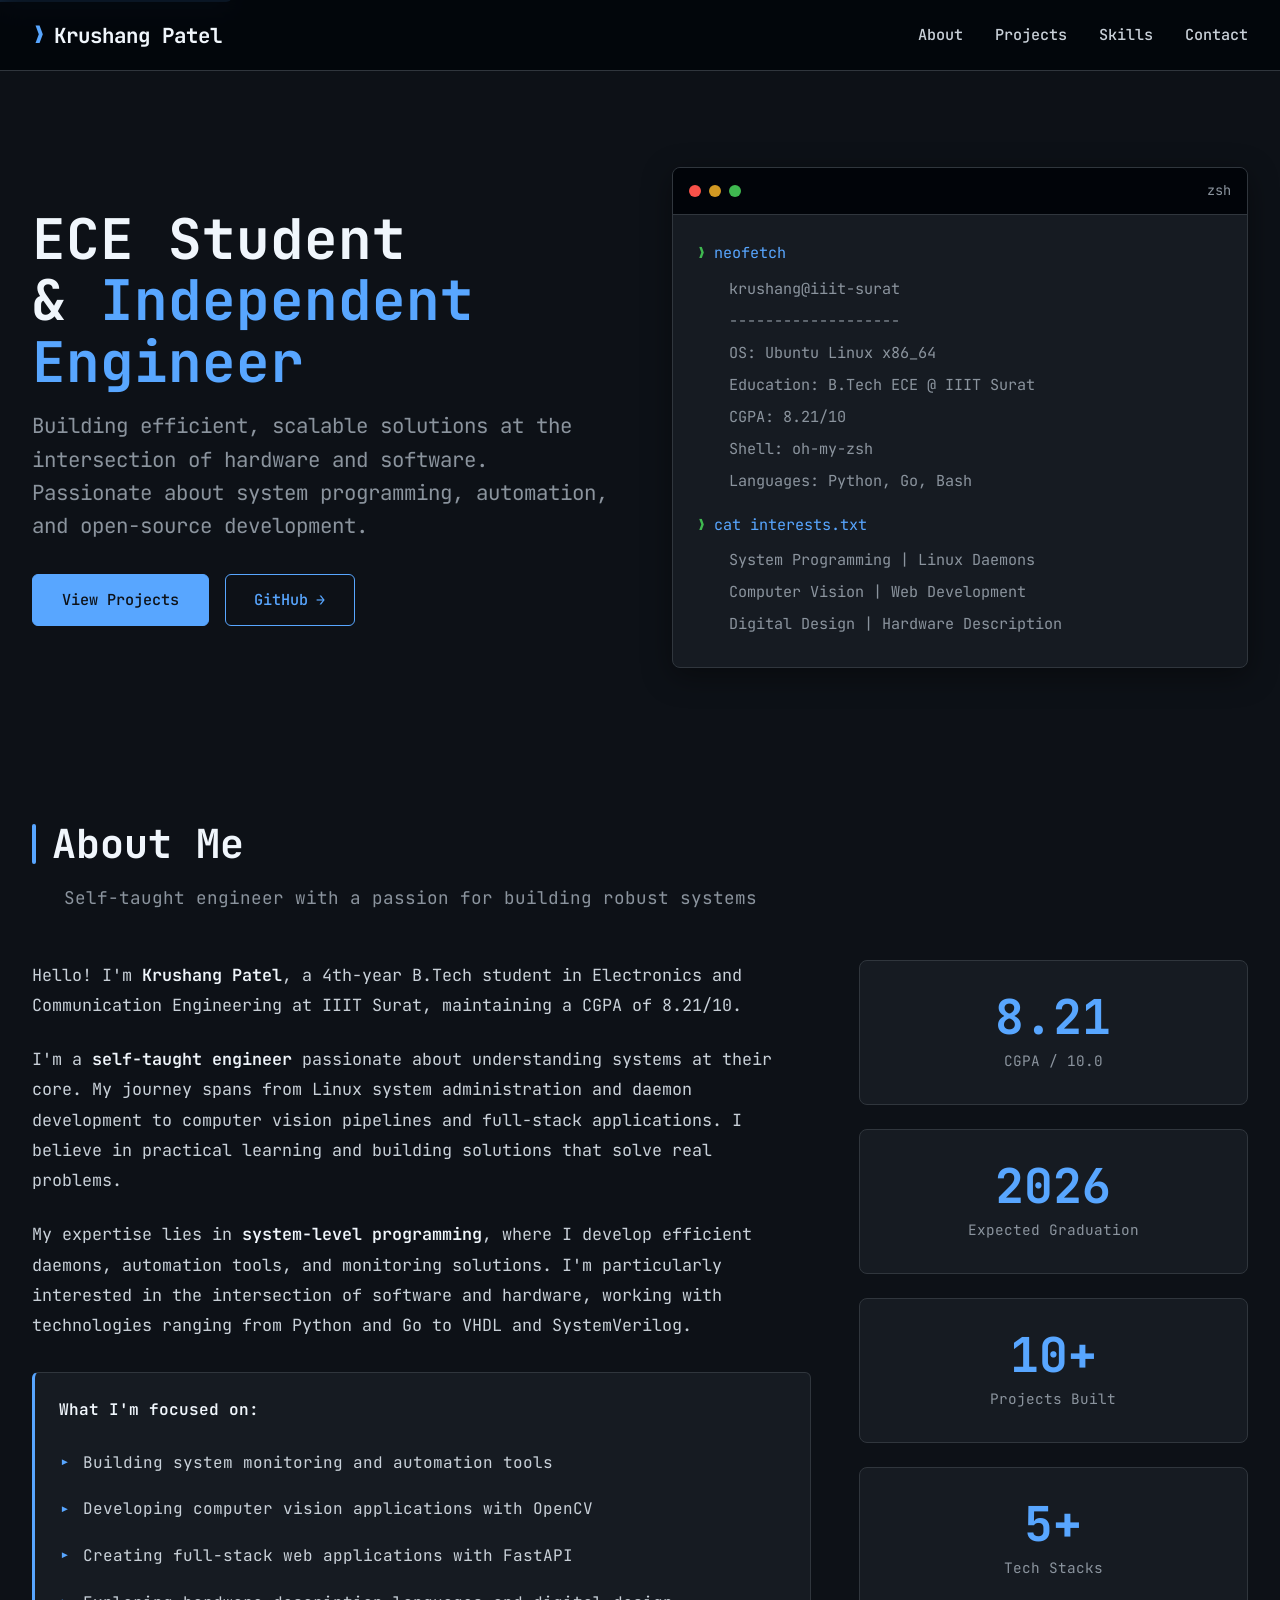
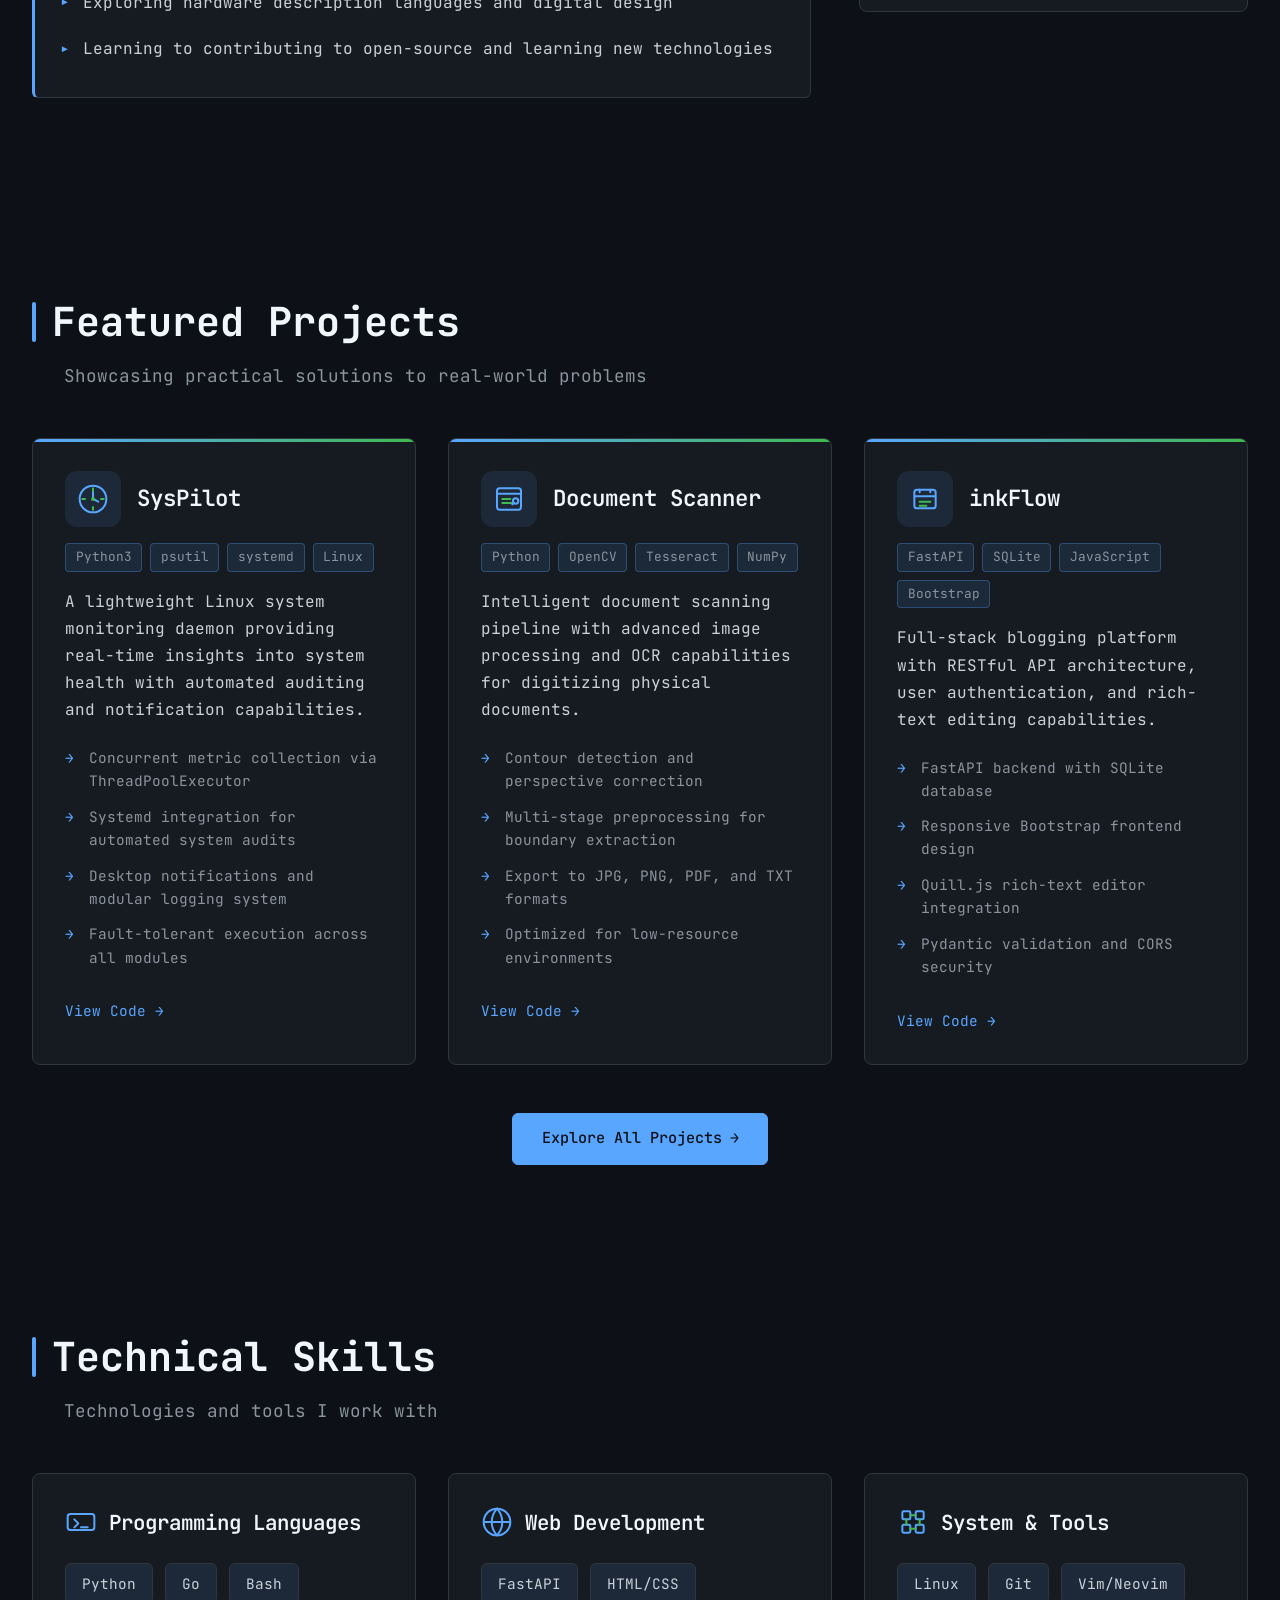
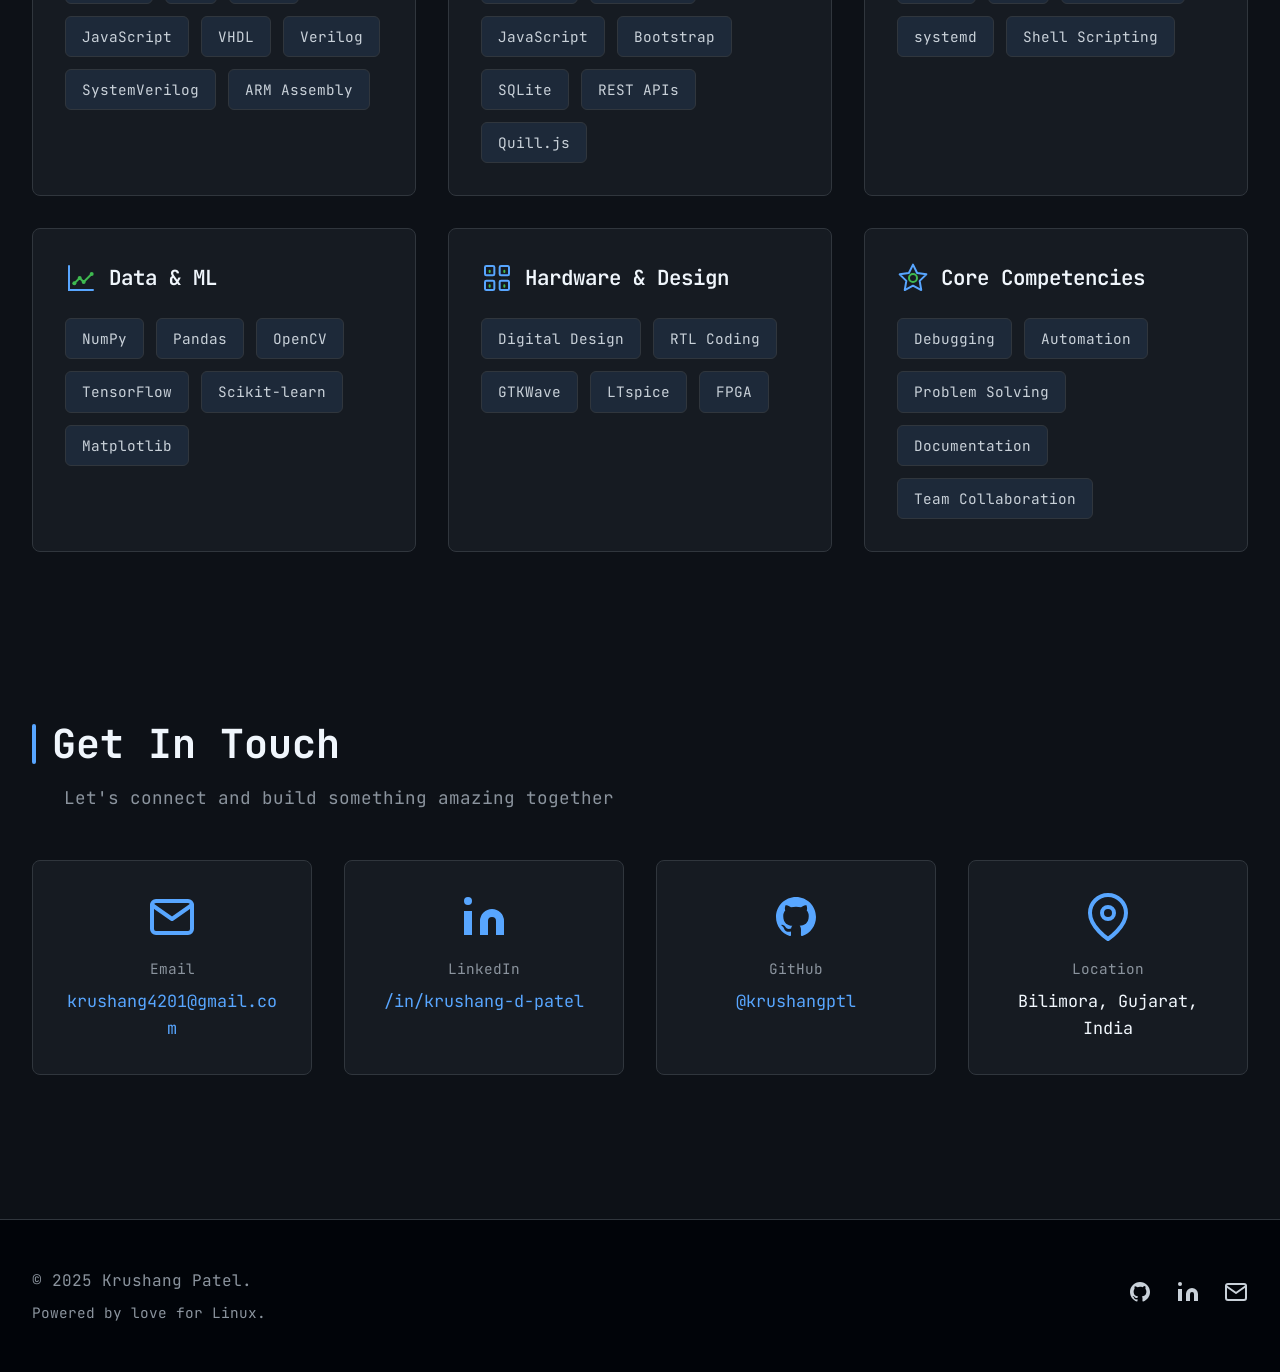
==== commit b4d0c120: "refactor" ====
--- a/index.html
+++ b/index.html
@@ -1,431 +1,844 @@
-<!DOCTYPE html>
+<!doctype html>
 <html lang="en">
-
-<head>
-    <meta charset="UTF-8">
-    <meta name="viewport" content="width=device-width, initial-scale=1.0">
-    <title>Krushang Patel - ECE Student & Software Developer</title>
-    <meta name="description"
-        content="Electronics and Communication Engineering student at IIIT Surat, passionate about software development, Python, and Linux systems.">
-    <link href="https://cdnjs.cloudflare.com/ajax/libs/font-awesome/6.4.0/css/all.min.css" rel="stylesheet">
-    <link href="style.css" rel="stylesheet">
-    <link rel="icon" href="img/Portfolio.png"
-</head>
-
-<body>
-    <div class="bg-animation"></div>
-
-    <header id="header">
-        <nav class="container">
-            <a href="#home" class="logo">Krushang Patel</a>
-            <ul class="nav-links">
-                <li><a href="#home">Home</a></li>
-                <li><a href="#about">About</a></li>
-                <li><a href="#education">Education</a></li>
-                <li><a href="#skills">Skills</a></li>
-                <li><a href="#experience">Experience</a></li>
-                <li><a href="#projects">Projects</a></li>
-                <li><a href="#contact">Contact</a></li>
+  <head>
+    <meta charset="UTF-8" />
+    <meta name="viewport" content="width=device-width, initial-scale=1.0" />
+    <title>Krushang Patel - Linux Engineer & Developer</title>
+    <meta
+      name="description"
+      content="Portfolio of Krushang Patel - Electronics & Communication Engineering student specializing in Linux, Python, Go, and System Programming"
+    />
+    <link href="style.css" rel="stylesheet" />
+    <link rel="icon" href="img/Portfolio.png" />
+  </head>
+
+  <body>
+    <a href="#main-content" class="skip-link">Skip to main content</a>
+
+    <header>
+      <nav>
+        <div class="logo">Krushang Patel</div>
+        <button
+          class="menu-toggle"
+          onclick="toggleMenu()"
+          aria-label="Toggle navigation menu"
+        >
+          ☰
+        </button>
+        <ul class="nav-links" id="nav-links">
+          <li><a href="#about">About</a></li>
+          <li><a href="#projects">Projects</a></li>
+          <li><a href="#skills">Skills</a></li>
+          <li><a href="#contact">Contact</a></li>
+        </ul>
+      </nav>
+    </header>
+
+    <main id="main-content">
+      <section class="hero">
+        <div class="hero-content">
+          <h1>
+            ECE Student <br />&
+            <span class="accent-text">Independent Engineer</span>
+          </h1>
+          <p class="subtitle">
+            Building efficient, scalable solutions at the intersection of
+            hardware and software. Passionate about system programming,
+            automation, and open-source development.
+          </p>
+
+          <div class="cta-buttons">
+            <a href="#projects" class="btn">View Projects</a>
+            <a
+              href="https://github.com/krushangptl"
+              target="_blank"
+              rel="noopener noreferrer"
+              class="btn btn-secondary"
+            >
+              <span>GitHub</span>
+              <span>→</span>
+            </a>
+          </div>
+        </div>
+
+        <div class="terminal-window">
+          <div class="terminal-header">
+            <span class="terminal-dot dot-red"></span>
+            <span class="terminal-dot dot-yellow"></span>
+            <span class="terminal-dot dot-green"></span>
+            <span class="terminal-title">zsh</span>
+          </div>
+          <div class="terminal-content">
+            <div class="terminal-line">
+              <span class="prompt">❯</span>
+              <span class="command">neofetch</span>
+            </div>
+            <div class="output">krushang@iiit-surat</div>
+            <div class="output">-------------------</div>
+            <div class="output">OS: Ubuntu Linux x86_64</div>
+            <div class="output">Education: B.Tech ECE @ IIIT Surat</div>
+            <div class="output">CGPA: 8.21/10</div>
+            <div class="output">Shell: oh-my-zsh</div>
+            <div class="output">Languages: Python, Go, Bash</div>
+            <div class="terminal-line" style="margin-top: 1rem">
+              <span class="prompt">❯</span>
+              <span class="command">cat interests.txt</span>
+            </div>
+            <div class="output">System Programming | Linux Daemons</div>
+            <div class="output">Computer Vision | Web Development</div>
+            <div class="output">Digital Design | Hardware Description</div>
+          </div>
+        </div>
+      </section>
+      <section id="about">
+        <div class="section-header">
+          <h2 class="section-title">About Me</h2>
+          <p class="section-subtitle">
+            Self-taught engineer with a passion for building robust systems
+          </p>
+        </div>
+
+        <div class="about-grid">
+          <div class="about-text">
+            <p>
+              Hello! I'm <strong>Krushang Patel</strong>, a 4th-year B.Tech
+              student in Electronics and Communication Engineering at IIIT
+              Surat, maintaining a CGPA of 8.21/10.
+            </p>
+
+            <p>
+              I'm a <strong>self-taught engineer</strong> passionate about
+              understanding systems at their core. My journey spans from Linux
+              system administration and daemon development to computer vision
+              pipelines and full-stack applications. I believe in practical
+              learning and building solutions that solve real problems.
+            </p>
+
+            <p>
+              My expertise lies in <strong>system-level programming</strong>,
+              where I develop efficient daemons, automation tools, and
+              monitoring solutions. I'm particularly interested in the
+              intersection of software and hardware, working with technologies
+              ranging from Python and Go to VHDL and SystemVerilog.
+            </p>
+
+            <div class="highlight-box">
+              <strong>What I'm focused on:</strong>
+              <ul>
+                <li>Building system monitoring and automation tools</li>
+                <li>Developing computer vision applications with OpenCV</li>
+                <li>Creating full-stack web applications with FastAPI</li>
+                <li>
+                  Exploring hardware description languages and digital design
+                </li>
+                <li>
+                  Learning to contributing to open-source and learning new
+                  technologies
+                </li>
+              </ul>
+            </div>
+          </div>
+
+          <div class="stats-container">
+            <div class="stat-card">
+              <div class="stat-number">8.21</div>
+              <div class="stat-label">CGPA / 10.0</div>
+            </div>
+            <div class="stat-card">
+              <div class="stat-number">2026</div>
+              <div class="stat-label">Expected Graduation</div>
+            </div>
+            <div class="stat-card">
+              <div class="stat-number">10+</div>
+              <div class="stat-label">Projects Built</div>
+            </div>
+            <div class="stat-card">
+              <div class="stat-number">5+</div>
+              <div class="stat-label">Tech Stacks</div>
+            </div>
+          </div>
+        </div>
+      </section>
+
+      <section id="projects">
+        <div class="section-header">
+          <h2 class="section-title">Featured Projects</h2>
+          <p class="section-subtitle">
+            Showcasing practical solutions to real-world problems
+          </p>
+        </div>
+
+        <div class="projects-grid">
+          <article class="project-card">
+            <div class="project-header">
+              <div class="project-icon">
+                <svg
+                  viewBox="0 0 24 24"
+                  fill="none"
+                  xmlns="http://www.w3.org/2000/svg"
+                >
+                  <circle
+                    cx="12"
+                    cy="12"
+                    r="10"
+                    stroke="var(--accent)"
+                    stroke-width="1.5"
+                  />
+                  <path
+                    d="M12 6v6l4 2"
+                    stroke="var(--accent)"
+                    stroke-width="1.5"
+                    stroke-linecap="round"
+                  />
+                  <circle cx="12" cy="12" r="1.5" fill="var(--success)" />
+                  <path
+                    d="M4 12h2M18 12h2M12 4v2M12 18v2"
+                    stroke="var(--success)"
+                    stroke-width="1.5"
+                    stroke-linecap="round"
+                  />
+                </svg>
+              </div>
+              <h3 class="project-title">SysPilot</h3>
+            </div>
+            <div class="project-tech">
+              <span class="tech-tag">Python3</span>
+              <span class="tech-tag">psutil</span>
+              <span class="tech-tag">systemd</span>
+              <span class="tech-tag">Linux</span>
+            </div>
+            <p class="project-description">
+              A lightweight Linux system monitoring daemon providing real-time
+              insights into system health with automated auditing and
+              notification capabilities.
+            </p>
+            <ul class="project-features">
+              <li>Concurrent metric collection via ThreadPoolExecutor</li>
+              <li>Systemd integration for automated system audits</li>
+              <li>Desktop notifications and modular logging system</li>
+              <li>Fault-tolerant execution across all modules</li>
             </ul>
-            <div class="mobile-menu">
-                <span></span>
-                <span></span>
-                <span></span>
-            </div>
-        </nav>
-    </header>
-
-    <section id="home" class="hero">
-        <div class="hero-content">
-            <h1 class="hero-title">Krushang Patel</h1>
-            <h2 class="hero-subtitle">ECE Student & Software Developer</h2>
-            <p class="hero-description">
-                Electronics and Communication Engineering student at IIIT Surat, passionate about software development,
-                Python programming, and Linux systems. Building practical solutions through hands-on projects and
-                continuous learning.
+            <div class="project-links">
+              <a
+                href="https://github.com/krushangptl/SysPilot"
+                target="_blank"
+                rel="noopener noreferrer"
+                class="project-link"
+              >
+                View Code →
+              </a>
+            </div>
+          </article>
+
+          <article class="project-card">
+            <div class="project-header">
+              <div class="project-icon">
+                <svg
+                  viewBox="0 0 24 24"
+                  fill="none"
+                  xmlns="http://www.w3.org/2000/svg"
+                >
+                  <rect
+                    x="3"
+                    y="4"
+                    width="18"
+                    height="16"
+                    rx="2"
+                    stroke="var(--accent)"
+                    stroke-width="1.5"
+                  />
+                  <path d="M3 8h18" stroke="var(--accent)" stroke-width="1.5" />
+                  <path
+                    d="M7 12h6M7 15h8"
+                    stroke="var(--success)"
+                    stroke-width="1.5"
+                    stroke-linecap="round"
+                  />
+                  <circle
+                    cx="17"
+                    cy="13.5"
+                    r="2"
+                    stroke="var(--accent)"
+                    stroke-width="1.5"
+                  />
+                  <path
+                    d="M15.5 15l-1 1"
+                    stroke="var(--accent)"
+                    stroke-width="1.5"
+                    stroke-linecap="round"
+                  />
+                </svg>
+              </div>
+              <h3 class="project-title">Document Scanner</h3>
+            </div>
+            <div class="project-tech">
+              <span class="tech-tag">Python</span>
+              <span class="tech-tag">OpenCV</span>
+              <span class="tech-tag">Tesseract</span>
+              <span class="tech-tag">NumPy</span>
+            </div>
+            <p class="project-description">
+              Intelligent document scanning pipeline with advanced image
+              processing and OCR capabilities for digitizing physical documents.
             </p>
-
-            <div class="hero-stats">
-                <div class="stat-item">
-                    <span class="stat-number">8.21</span>
-                    <span class="stat-label">CGPA</span>
-                </div>
-                <div class="stat-item">
-                    <span class="stat-number">3+</span>
-                    <span class="stat-label">Projects Built</span>
-                </div>
-                <div class="stat-item">
-                    <span class="stat-number">1+</span>
-                    <span class="stat-label">Year Linux User</span>
-                </div>
-                <div class="stat-item">
-                    <span class="stat-number">2026</span>
-                    <span class="stat-label">Expected Graduation</span>
-                </div>
-            </div>
-
-            <div class="cta-buttons">
-                <a href="#projects" class="cta-button">View My Projects</a>
-                <a href="#contact" class="cta-button secondary">Get In Touch</a>
-            </div>
-        </div>
-    </section>
-
-    <section id="about" class="fade-in">
-        <div class="container">
-            <h2 class="section-title">About Me</h2>
-            <p class="section-subtitle">Passionate about technology and continuous learning</p>
-
-            <div class="about-content">
-                <div class="about-text">
-                    <p>
-                        I'm a dedicated Electronics and Communication Engineering student at IIIT Surat with a strong
-                        passion for software development.
-                        My journey combines the analytical thinking from ECE with practical programming skills, creating
-                        a unique perspective on technology solutions.
-                    </p>
-                    <p>
-                        Since August 2024, I've been actively engaged in self-directed learning, focusing on Python
-                        development, FastAPI framework,
-                        and Linux system administration. I believe in learning by doing, which is why I've built several
-                        practical projects that solve real-world problems.
-                    </p>
-                    <p>
-                        As a daily Linux user for over a year, I've developed strong command-line skills and enjoy
-                        helping peers set up development environments.
-                        I'm particularly interested in backend development, automation, and creating efficient,
-                        well-documented solutions.
-                    </p>
-                </div>
-
-                <div class="about-highlights">
-                    <div class="highlight-item">
-                        <i class="fas fa-code"></i>
-                        <h4>Full-Stack Development</h4>
-                        <p>Building complete applications with Python, FastAPI, and modern web technologies</p>
-                    </div>
-                    <div class="highlight-item">
-                        <i class="fab fa-linux"></i>
-                        <h4>Linux Enthusiast</h4>
-                        <p>Daily Ubuntu user with experience in shell scripting and system administration</p>
-                    </div>
-                    <div class="highlight-item">
-                        <i class="fas fa-brain"></i>
-                        <h4>Quick Learner</h4>
-                        <p>Continuously exploring new technologies and applying them in practical projects</p>
-                    </div>
-                    <div class="highlight-item">
-                        <i class="fas fa-users"></i>
-                        <h4>Collaborative</h4>
-                        <p>Helping peers with development setups and sharing knowledge through documentation</p>
-                    </div>
-                </div>
-            </div>
-        </div>
-    </section>
-
-    <section id="education" class="fade-in">
-        <div class="container">
-            <h2 class="section-title">Education</h2>
-            <p class="section-subtitle">Building a strong foundation in engineering and technology</p>
-
-            <div class="education-card">
-                <div class="university-name">Indian Institute of Information Technology (IIIT), Surat</div>
-                <div class="degree-info">Bachelor of Technology (B.Tech) in Electronics and Communication Engineering
-                </div>
-                <div class="cgpa">CGPA: 8.21 / 10</div>
-                <div>Expected Graduation: June 2026</div>
-
-                <div class="coursework">
-                    <h4>Relevant Coursework:</h4>
-                    <div class="coursework-list">
-                        <span class="course-tag">Data Structures and Algorithms</span>
-                        <span class="course-tag">Operating Systems</span>
-                        <span class="course-tag">Computer Networks</span>
-                        <span class="course-tag">Object-Oriented Programming</span>
-                        <span class="course-tag">Machine Learning</span>
-                    </div>
-                </div>
-            </div>
-        </div>
-    </section>
-
-    <section id="skills" class="fade-in">
-        <div class="container">
-            <h2 class="section-title">Technical Skills</h2>
-            <p class="section-subtitle">Comprehensive skill set across development and system administration</p>
-
-            <div class="skills-container">
-                <div class="skill-category">
-                    <h3><i class="fas fa-code"></i> Programming Languages</h3>
-                    <div class="skills-list">
-                        <span class="skill-tag">C</span>
-                        <span class="skill-tag">Python</span>
-                        <span class="skill-tag">Go</span>
-                        <span class="skill-tag">Bash</span>
-                        <span class="skill-tag">JavaScript</span>
-                    </div>
-                </div>
-
-                <div class="skill-category">
-                    <h3><i class="fas fa-globe"></i> Web Technologies</h3>
-                    <div class="skills-list">
-                        <span class="skill-tag">HTML</span>
-                        <span class="skill-tag">CSS</span>
-                        <span class="skill-tag">FastAPI</span>
-                        <span class="skill-tag">Bootstrap</span>
-                        <span class="skill-tag">REST API</span>
-                    </div>
-                </div>
-
-                <div class="skill-category">
-                    <h3><i class="fas fa-brain"></i> Libraries & Frameworks</h3>
-                    <div class="skills-list">
-                        <span class="skill-tag">NumPy</span>
-                        <span class="skill-tag">Pandas</span>
-                        <span class="skill-tag">OpenCV</span>
-                        <span class="skill-tag">TensorFlow</span>
-                        <span class="skill-tag">Scikit-learn</span>
-                        <span class="skill-tag">Matplotlib</span>
-                    </div>
-                </div>
-
-                <div class="skill-category">
-                    <h3><i class="fas fa-database"></i> Databases</h3>
-                    <div class="skills-list">
-                        <span class="skill-tag">SQLite</span>
-                        <span class="skill-tag">SQL</span>
-                    </div>
-                </div>
-
-                <div class="skill-category">
-                    <h3><i class="fas fa-tools"></i> Developer Tools</h3>
-                    <div class="skills-list">
-                        <span class="skill-tag">Linux</span>
-                        <span class="skill-tag">Git</span>
-                        <span class="skill-tag">GitHub</span>
-                        <span class="skill-tag">Vim/Neovim</span>
-                        <span class="skill-tag">VS Code</span>
-                        <span class="skill-tag">tmux</span>
-                        <span class="skill-tag">Jupyter Notebook</span>
-                    </div>
-                </div>
-
-                <div class="skill-category">
-                    <h3><i class="fas fa-terminal"></i> Command-Line Tools</h3>
-                    <div class="skills-list">
-                        <span class="skill-tag">fzf</span>
-                        <span class="skill-tag">htop</span>
-                        <span class="skill-tag">grep</span>
-                        <span class="skill-tag">sed</span>
-                        <span class="skill-tag">awk</span>
-                    </div>
-                </div>
-            </div>
-        </div>
-    </section>
-
-    <section id="experience" class="fade-in">
-        <div class="container">
-            <h2 class="section-title">Experience</h2>
-            <p class="section-subtitle">Continuous learning through self-directed projects and collaboration</p>
-
-            <div class="experience-card">
-                <div class="experience-header">
-                    <h3 class="experience-title">Self-Learning and Independent Projects</h3>
-                    <span class="experience-date">Aug 2024 – Present</span>
-                </div>
-                <div class="experience-company">Independent Developer</div>
-                <p class="experience-description">
-                    Engaged in continuous self-directed learning in software development with emphasis on Python,
-                    FastAPI, and
-                    Linux system administration, while building practical projects to apply theoretical knowledge.
-                </p>
-                <ul class="experience-achievements">
-                    <li>Executed multiple independent projects, including a blogging platform and an OCR-based document
-                        scanner</li>
-                    <li>Improved development workflows by leveraging Git/GitHub for version control and adopting
-                        collaborative coding practices</li>
-                    <li>Customized Linux environments and authored shell scripts for automation</li>
-                    <li>Shared documented solutions with peers to encourage collaborative growth</li>
-                    <li>Gained practical experience in full-stack development using modern frameworks and tools</li>
-                </ul>
-            </div>
-        </div>
-    </section>
-
-    <section id="projects" class="fade-in">
-        <div class="container">
-            <h2 class="section-title">Featured Projects</h2>
-            <p class="section-subtitle">Real-world applications showcasing practical development skills</p>
-
-            <div class="projects-grid">
-                <div class="project-card">
-                    <div class="project-header">
-                        <h3 class="project-title">inkFlow</h3>
-                        <span class="project-type">Full-Stack</span>
-                    </div>
-                    <p class="project-description">
-                        A comprehensive blogging platform built with FastAPI backend and Bootstrap 5 frontend,
-                        featuring secure user authentication and rich-text editing capabilities.
-                    </p>
-                    <div class="project-highlights">
-                        <h5>Key Features:</h5>
-                        <ul>
-                            <li>Secure user authentication and authorization system</li>
-                            <li>Rich-text editor powered by Quill.js</li>
-                            <li>RESTful API with full CRUD operations</li>
-                            <li>SQLite database for persistent data storage</li>
-                            <li>Responsive design with Bootstrap 5</li>
-                        </ul>
-                    </div>
-                    <div class="tech-stack">
-                        <span class="tech-tag">Python</span>
-                        <span class="tech-tag">FastAPI</span>
-                        <span class="tech-tag">SQLite</span>
-                        <span class="tech-tag">HTML</span>
-                        <span class="tech-tag">CSS</span>
-                        <span class="tech-tag">JavaScript</span>
-                        <span class="tech-tag">Bootstrap 5</span>
-                        <span class="tech-tag">Quill.js</span>
-                    </div>
-                    <div class="project-links">
-                        <a href="https://github.com/krushangptl/inkflow" target="_blank"><i class="fab fa-github"></i>
-                            GitHub</a>
-                    </div>
-                </div>
-
-                <div class="project-card">
-                    <div class="project-header">
-                        <h3 class="project-title">Document Scanner with OCR</h3>
-                        <span class="project-type">Computer Vision</span>
-                    </div>
-                    <p class="project-description">
-                        An intelligent document scanning and OCR tool that processes images to extract text in multiple
-                        languages,
-                        with advanced image preprocessing for improved accuracy.
-                    </p>
-                    <div class="project-highlights">
-                        <h5>Technical Implementation:</h5>
-                        <ul>
-                            <li>Multi-language text extraction using Tesseract OCR</li>
-                            <li>Advanced image preprocessing (grayscale, thresholding, edge detection)</li>
-                            <li>Perspective transformation for document correction</li>
-                            <li>OpenCV-based image processing pipeline</li>
-                            <li>Optimized OCR accuracy through preprocessing techniques</li>
-                        </ul>
-                    </div>
-                    <div class="tech-stack">
-                        <span class="tech-tag">Python</span>
-                        <span class="tech-tag">OpenCV</span>
-                        <span class="tech-tag">NumPy</span>
-                        <span class="tech-tag">Matplotlib</span>
-                        <span class="tech-tag">Pillow</span>
-                        <span class="tech-tag">Tesseract-OCR</span>
-                    </div>
-                    <div class="project-links">
-                        <a href="https://github.com/krushangptl/Doc-Scanner-Project" target="_blank"><i class="fab fa-github"></i>
-                            GitHub</a>
-                    </div>
-                </div>
-
-                <div class="project-card">
-                    <div class="project-header">
-                        <h3 class="project-title">invi-CLI: Inventory Management Tool</h3>
-                        <span class="project-type">CLI Application</span>
-                    </div>
-                    <p class="project-description">
-                        A robust command-line inventory management system with comprehensive CRUD operations,
-                        automated calculations, and data safety features.
-                    </p>
-                    <div class="project-highlights">
-                        <h5>Core Features:</h5>
-                        <ul>
-                            <li>Full CRUD operations for inventory management</li>
-                            <li>Automated profit calculations and reporting</li>
-                            <li>Backup and logging mechanisms for data safety</li>
-                            <li>Transaction traceability and audit trails</li>
-                            <li>Intuitive command-line interface using argparse</li>
-                        </ul>
-                    </div>
-                    <div class="tech-stack">
-                        <span class="tech-tag">Python</span>
-                        <span class="tech-tag">SQLite</span>
-                        <span class="tech-tag">argparse</span>
-                        <span class="tech-tag">shutil</span>
-                    </div>
-                    <div class="project-links">
-                        <a href="https://github.com/krushangptl/invi-CLI" target="_blank"><i class="fab fa-github"></i>
-                            GitHub</a>
-                    </div>
-                </div>
-            </div>
-        </div>
-    </section>
-
-    <section id="contact" class="fade-in">
-        <div class="container">
-            <h2 class="section-title">Let's Connect</h2>
-            <p class="section-subtitle">
-                Open to collaboration, internship opportunities, and discussions about technology and development
+            <ul class="project-features">
+              <li>Contour detection and perspective correction</li>
+              <li>Multi-stage preprocessing for boundary extraction</li>
+              <li>Export to JPG, PNG, PDF, and TXT formats</li>
+              <li>Optimized for low-resource environments</li>
+            </ul>
+            <div class="project-links">
+              <a
+                href="https://github.com/krushangptl/Doc-Scanner-Project"
+                target="_blank"
+                rel="noopener noreferrer"
+                class="project-link"
+              >
+                View Code →
+              </a>
+            </div>
+          </article>
+
+          <article class="project-card">
+            <div class="project-header">
+              <div class="project-icon">
+                <svg
+                  viewBox="0 0 24 24"
+                  fill="none"
+                  xmlns="http://www.w3.org/2000/svg"
+                >
+                  <path
+                    d="M4 7a2 2 0 012-2h12a2 2 0 012 2v10a2 2 0 01-2 2H6a2 2 0 01-2-2V7z"
+                    stroke="var(--accent)"
+                    stroke-width="1.5"
+                  />
+                  <path
+                    d="M8 5v2M16 5v2"
+                    stroke="var(--accent)"
+                    stroke-width="1.5"
+                    stroke-linecap="round"
+                  />
+                  <path
+                    d="M4 10h16"
+                    stroke="var(--accent)"
+                    stroke-width="1.5"
+                  />
+                  <path
+                    d="M8 14h8M8 17h5"
+                    stroke="var(--success)"
+                    stroke-width="1.5"
+                    stroke-linecap="round"
+                  />
+                </svg>
+              </div>
+              <h3 class="project-title">inkFlow</h3>
+            </div>
+            <div class="project-tech">
+              <span class="tech-tag">FastAPI</span>
+              <span class="tech-tag">SQLite</span>
+              <span class="tech-tag">JavaScript</span>
+              <span class="tech-tag">Bootstrap</span>
+            </div>
+            <p class="project-description">
+              Full-stack blogging platform with RESTful API architecture, user
+              authentication, and rich-text editing capabilities.
             </p>
-
-            <div class="contact-content">
-                <div class="contact-info">
-                    <div class="contact-item">
-                        <i class="fas fa-envelope"></i>
-                        <span>krushang4201@gmail.com</span>
-                    </div>
-                    <div class="contact-item">
-                        <i class="fas fa-map-marker-alt"></i>
-                        <span>Bilimora, Gujarat, India</span>
-                    </div>
-                    <div class="contact-item">
-                        <i class="fas fa-phone"></i>
-                        <span>+91 9558746154</span>
-                    </div>
-                    <div class="contact-item">
-                        <i class="fas fa-graduation-cap"></i>
-                        <span>Available for Internships</span>
-                    </div>
-                </div>
-
-                <div class="social-links">
-                    <a href="https://github.com/krushangptl" aria-label="GitHub" target="_blank">
-                        <i class="fab fa-github"></i>
-                    </a>
-                    <a href="https://linkedin.com/in/krushang-d-patel" aria-label="LinkedIn" target="_blank">
-                        <i class="fab fa-linkedin"></i>
-                    </a>
-                    <a href="https://krushangptl.github.io" aria-label="Portfolio Website" target="_blank">
-                        <i class="fas fa-globe"></i>
-                    </a>
-                </div>
-
-                <div style="margin-top: 2rem;">
-                    <a href="https://drive.google.com/drive/folders/1j8Q18l3hfkk-s2Wlxh-ATh71WwMu5SnM?usp=sharing"
-                        class="cta-button" target="_blank" rel="noopener noreferrer">
-                        <i class="fas fa-download"></i> Download Resume
-                    </a>
-                </div>
-
-            </div>
-        </div>
-    </section>
+            <ul class="project-features">
+              <li>FastAPI backend with SQLite database</li>
+              <li>Responsive Bootstrap frontend design</li>
+              <li>Quill.js rich-text editor integration</li>
+              <li>Pydantic validation and CORS security</li>
+            </ul>
+            <div class="project-links">
+              <a
+                href="https://github.com/krushangptl/inkflow"
+                target="_blank"
+                rel="noopener noreferrer"
+                class="project-link"
+              >
+                View Code →
+              </a>
+            </div>
+          </article>
+        </div>
+
+        <div style="text-align: center; margin-top: 3rem">
+          <a
+            href="https://github.com/krushangptl"
+            target="_blank"
+            rel="noopener noreferrer"
+            class="btn"
+          >
+            <span>Explore All Projects</span>
+            <span>→</span>
+          </a>
+        </div>
+      </section>
+
+      <section id="skills">
+        <div class="section-header">
+          <h2 class="section-title">Technical Skills</h2>
+          <p class="section-subtitle">Technologies and tools I work with</p>
+        </div>
+
+        <div class="skills-grid">
+          <div class="skill-category">
+            <h3>
+              <div class="skill-icon">
+                <svg
+                  viewBox="0 0 24 24"
+                  fill="none"
+                  xmlns="http://www.w3.org/2000/svg"
+                >
+                  <rect
+                    x="2"
+                    y="6"
+                    width="20"
+                    height="12"
+                    rx="2"
+                    stroke="var(--accent)"
+                    stroke-width="1.5"
+                  />
+                  <path
+                    d="M7 10l3 3-3 3M12 16h5"
+                    stroke="var(--accent)"
+                    stroke-width="1.5"
+                    stroke-linecap="round"
+                    stroke-linejoin="round"
+                  />
+                </svg>
+              </div>
+              Programming Languages
+            </h3>
+            <div class="skill-tags">
+              <span class="skill-tag">Python</span>
+              <span class="skill-tag">Go</span>
+              <span class="skill-tag">Bash</span>
+              <span class="skill-tag">JavaScript</span>
+              <span class="skill-tag">VHDL</span>
+              <span class="skill-tag">Verilog</span>
+              <span class="skill-tag">SystemVerilog</span>
+              <span class="skill-tag">ARM Assembly</span>
+            </div>
+          </div>
+
+          <div class="skill-category">
+            <h3>
+              <div class="skill-icon">
+                <svg
+                  viewBox="0 0 24 24"
+                  fill="none"
+                  xmlns="http://www.w3.org/2000/svg"
+                >
+                  <circle
+                    cx="12"
+                    cy="12"
+                    r="10"
+                    stroke="var(--accent)"
+                    stroke-width="1.5"
+                  />
+                  <path
+                    d="M2 12h20M12 2a15.3 15.3 0 014 10 15.3 15.3 0 01-4 10 15.3 15.3 0 01-4-10 15.3 15.3 0 014-10z"
+                    stroke="var(--accent)"
+                    stroke-width="1.5"
+                  />
+                </svg>
+              </div>
+              Web Development
+            </h3>
+            <div class="skill-tags">
+              <span class="skill-tag">FastAPI</span>
+              <span class="skill-tag">HTML/CSS</span>
+              <span class="skill-tag">JavaScript</span>
+              <span class="skill-tag">Bootstrap</span>
+              <span class="skill-tag">SQLite</span>
+              <span class="skill-tag">REST APIs</span>
+              <span class="skill-tag">Quill.js</span>
+            </div>
+          </div>
+
+          <div class="skill-category">
+            <h3>
+              <div class="skill-icon">
+                <svg
+                  viewBox="0 0 24 24"
+                  fill="none"
+                  xmlns="http://www.w3.org/2000/svg"
+                >
+                  <rect
+                    x="4"
+                    y="4"
+                    width="6"
+                    height="6"
+                    rx="1"
+                    stroke="var(--accent)"
+                    stroke-width="1.5"
+                  />
+                  <rect
+                    x="14"
+                    y="4"
+                    width="6"
+                    height="6"
+                    rx="1"
+                    stroke="var(--accent)"
+                    stroke-width="1.5"
+                  />
+                  <rect
+                    x="4"
+                    y="14"
+                    width="6"
+                    height="6"
+                    rx="1"
+                    stroke="var(--accent)"
+                    stroke-width="1.5"
+                  />
+                  <rect
+                    x="14"
+                    y="14"
+                    width="6"
+                    height="6"
+                    rx="1"
+                    stroke="var(--accent)"
+                    stroke-width="1.5"
+                  />
+                  <path
+                    d="M7 10v4M17 10v4M10 7h4M10 17h4"
+                    stroke="var(--success)"
+                    stroke-width="1.5"
+                    stroke-linecap="round"
+                  />
+                </svg>
+              </div>
+              System & Tools
+            </h3>
+            <div class="skill-tags">
+              <span class="skill-tag">Linux</span>
+              <span class="skill-tag">Git</span>
+              <span class="skill-tag">Vim/Neovim</span>
+              <span class="skill-tag">systemd</span>
+              <span class="skill-tag">Shell Scripting</span>
+            </div>
+          </div>
+
+          <div class="skill-category">
+            <h3>
+              <div class="skill-icon">
+                <svg
+                  viewBox="0 0 24 24"
+                  fill="none"
+                  xmlns="http://www.w3.org/2000/svg"
+                >
+                  <path
+                    d="M3 3v18h18"
+                    stroke="var(--accent)"
+                    stroke-width="1.5"
+                    stroke-linecap="round"
+                  />
+                  <path
+                    d="M7 16l4-4 3 3 6-6"
+                    stroke="var(--success)"
+                    stroke-width="1.5"
+                    stroke-linecap="round"
+                    stroke-linejoin="round"
+                  />
+                  <circle cx="7" cy="16" r="1.5" fill="var(--success)" />
+                  <circle cx="11" cy="12" r="1.5" fill="var(--success)" />
+                  <circle cx="14" cy="15" r="1.5" fill="var(--success)" />
+                  <circle cx="20" cy="9" r="1.5" fill="var(--success)" />
+                </svg>
+              </div>
+              Data & ML
+            </h3>
+            <div class="skill-tags">
+              <span class="skill-tag">NumPy</span>
+              <span class="skill-tag">Pandas</span>
+              <span class="skill-tag">OpenCV</span>
+              <span class="skill-tag">TensorFlow</span>
+              <span class="skill-tag">Scikit-learn</span>
+              <span class="skill-tag">Matplotlib</span>
+            </div>
+          </div>
+
+          <div class="skill-category">
+            <h3>
+              <div class="skill-icon">
+                <svg
+                  viewBox="0 0 24 24"
+                  fill="none"
+                  xmlns="http://www.w3.org/2000/svg"
+                >
+                  <rect
+                    x="3"
+                    y="3"
+                    width="7"
+                    height="7"
+                    rx="1"
+                    stroke="var(--accent)"
+                    stroke-width="1.5"
+                  />
+                  <rect
+                    x="14"
+                    y="3"
+                    width="7"
+                    height="7"
+                    rx="1"
+                    stroke="var(--accent)"
+                    stroke-width="1.5"
+                  />
+                  <rect
+                    x="3"
+                    y="14"
+                    width="7"
+                    height="7"
+                    rx="1"
+                    stroke="var(--accent)"
+                    stroke-width="1.5"
+                  />
+                  <rect
+                    x="14"
+                    y="14"
+                    width="7"
+                    height="7"
+                    rx="1"
+                    stroke="var(--accent)"
+                    stroke-width="1.5"
+                  />
+                  <path
+                    d="M6.5 6.5v1M17.5 6.5v1M6.5 17.5v1M17.5 17.5v1"
+                    stroke="var(--success)"
+                    stroke-width="1.5"
+                    stroke-linecap="round"
+                  />
+                </svg>
+              </div>
+              Hardware & Design
+            </h3>
+            <div class="skill-tags">
+              <span class="skill-tag">Digital Design</span>
+              <span class="skill-tag">RTL Coding</span>
+              <span class="skill-tag">GTKWave</span>
+              <span class="skill-tag">LTspice</span>
+              <span class="skill-tag">FPGA</span>
+            </div>
+          </div>
+
+          <div class="skill-category">
+            <h3>
+              <div class="skill-icon">
+                <svg
+                  viewBox="0 0 24 24"
+                  fill="none"
+                  xmlns="http://www.w3.org/2000/svg"
+                >
+                  <path
+                    d="M12 2l3.09 6.26L22 9.27l-5 4.87 1.18 6.88L12 17.77l-6.18 3.25L7 14.14 2 9.27l6.91-1.01L12 2z"
+                    stroke="var(--accent)"
+                    stroke-width="1.5"
+                    stroke-linecap="round"
+                    stroke-linejoin="round"
+                  />
+                  <circle
+                    cx="12"
+                    cy="12"
+                    r="3"
+                    stroke="var(--success)"
+                    stroke-width="1.5"
+                  />
+                </svg>
+              </div>
+              Core Competencies
+            </h3>
+            <div class="skill-tags">
+              <span class="skill-tag">Debugging</span>
+              <span class="skill-tag">Automation</span>
+              <span class="skill-tag">Problem Solving</span>
+              <span class="skill-tag">Documentation</span>
+              <span class="skill-tag">Team Collaboration</span>
+            </div>
+          </div>
+        </div>
+      </section>
+
+      <section id="contact">
+        <div class="section-header">
+          <h2 class="section-title">Get In Touch</h2>
+          <p class="section-subtitle">
+            Let's connect and build something amazing together
+          </p>
+        </div>
+
+        <div class="contact-grid">
+          <div class="contact-card">
+            <div class="contact-icon">
+              <svg
+                viewBox="0 0 24 24"
+                fill="none"
+                xmlns="http://www.w3.org/2000/svg"
+              >
+                <path
+                  d="M4 4h16c1.1 0 2 .9 2 2v12c0 1.1-.9 2-2 2H4c-1.1 0-2-.9-2-2V6c0-1.1.9-2 2-2z"
+                  stroke="var(--accent)"
+                  stroke-width="2"
+                  stroke-linecap="round"
+                  stroke-linejoin="round"
+                />
+                <polyline
+                  points="22,6 12,13 2,6"
+                  stroke="var(--accent)"
+                  stroke-width="2"
+                  stroke-linecap="round"
+                  stroke-linejoin="round"
+                />
+              </svg>
+            </div>
+            <div class="contact-label">Email</div>
+            <div class="contact-value">
+              <a href="mailto:krushang4201@gmail.com">krushang4201@gmail.com</a>
+            </div>
+          </div>
+
+          <div class="contact-card">
+            <div class="contact-icon">
+              <svg
+                viewBox="0 0 24 24"
+                fill="none"
+                xmlns="http://www.w3.org/2000/svg"
+              >
+                <path
+                  d="M16 8a6 6 0 016 6v7h-4v-7a2 2 0 00-2-2 2 2 0 00-2 2v7h-4v-7a6 6 0 016-6zM2 9h4v12H2z"
+                  fill="var(--accent)"
+                />
+                <circle cx="4" cy="4" r="2" fill="var(--accent)" />
+              </svg>
+            </div>
+            <div class="contact-label">LinkedIn</div>
+            <div class="contact-value">
+              <a
+                href="https://linkedin.com/in/krushang-d-patel"
+                target="_blank"
+                rel="noopener noreferrer"
+                >/in/krushang-d-patel</a
+              >
+            </div>
+          </div>
+
+          <div class="contact-card">
+            <div class="contact-icon">
+              <svg
+                viewBox="0 0 24 24"
+                fill="none"
+                xmlns="http://www.w3.org/2000/svg"
+              >
+                <path
+                  fill-rule="evenodd"
+                  clip-rule="evenodd"
+                  d="M12 2C6.477 2 2 6.477 2 12c0 4.42 2.865 8.17 6.839 9.49.5.092.682-.217.682-.482 0-.237-.008-.866-.013-1.7-2.782.603-3.369-1.34-3.369-1.34-.454-1.156-1.11-1.463-1.11-1.463-.908-.62.069-.608.069-.608 1.003.07 1.531 1.03 1.531 1.03.892 1.529 2.341 1.087 2.91.831.092-.646.35-1.086.636-1.336-2.22-.253-4.555-1.11-4.555-4.943 0-1.091.39-1.984 1.029-2.683-.103-.253-.446-1.27.098-2.647 0 0 .84-.269 2.75 1.025A9.578 9.578 0 0112 6.836c.85.004 1.705.114 2.504.336 1.909-1.294 2.747-1.025 2.747-1.025.546 1.377.203 2.394.1 2.647.64.699 1.028 1.592 1.028 2.683 0 3.842-2.339 4.687-4.566 4.935.359.309.678.919.678 1.852 0 1.336-.012 2.415-.012 2.743 0 .267.18.578.688.48C19.138 20.167 22 16.418 22 12c0-5.523-4.477-10-10-10z"
+                  fill="var(--accent)"
+                />
+              </svg>
+            </div>
+            <div class="contact-label">GitHub</div>
+            <div class="contact-value">
+              <a
+                href="https://github.com/krushangptl"
+                target="_blank"
+                rel="noopener noreferrer"
+                >@krushangptl</a
+              >
+            </div>
+          </div>
+
+          <div class="contact-card">
+            <div class="contact-icon">
+              <svg
+                viewBox="0 0 24 24"
+                fill="none"
+                xmlns="http://www.w3.org/2000/svg"
+              >
+                <path
+                  d="M21 10c0 7-9 13-9 13s-9-6-9-13a9 9 0 0118 0z"
+                  stroke="var(--accent)"
+                  stroke-width="2"
+                  stroke-linecap="round"
+                  stroke-linejoin="round"
+                />
+                <circle
+                  cx="12"
+                  cy="10"
+                  r="3"
+                  stroke="var(--accent)"
+                  stroke-width="2"
+                  stroke-linecap="round"
+                  stroke-linejoin="round"
+                />
+              </svg>
+            </div>
+            <div class="contact-label">Location</div>
+            <div class="contact-value">Bilimora, Gujarat, India</div>
+          </div>
+        </div>
+      </section>
+    </main>
 
     <footer>
-        <div class="container">
-            <p>
-                &copy; <span id="current-year">2025</span> Krushang Patel.
-                Built with passion for learning and development.
-                <br>
-                <small>Student • Developer • Linux Enthusiast</small>
-            </p>
-        </div>
+      <div class="footer-content">
+        <div class="footer-text">
+          <p>&copy; 2025 Krushang Patel.</p>
+          <p style="margin-top: 0.5rem; font-size: 0.9rem">
+            Powered by love for Linux.
+          </p>
+        </div>
+        <div class="social-links">
+          <a
+            href="https://github.com/krushangptl"
+            target="_blank"
+            rel="noopener noreferrer"
+            aria-label="GitHub"
+          >
+            <svg width="24" height="24" viewBox="0 0 24 24" fill="currentColor">
+              <path
+                d="M12 2C6.477 2 2 6.477 2 12c0 4.42 2.865 8.17 6.839 9.49.5.092.682-.217.682-.482 0-.237-.008-.866-.013-1.7-2.782.603-3.369-1.34-3.369-1.34-.454-1.156-1.11-1.463-1.11-1.463-.908-.62.069-.608.069-.608 1.003.07 1.531 1.03 1.531 1.03.892 1.529 2.341 1.087 2.91.831.092-.646.35-1.086.636-1.336-2.22-.253-4.555-1.11-4.555-4.943 0-1.091.39-1.984 1.029-2.683-.103-.253-.446-1.27.098-2.647 0 0 .84-.269 2.75 1.025A9.578 9.578 0 0112 6.836c.85.004 1.705.114 2.504.336 1.909-1.294 2.747-1.025 2.747-1.025.546 1.377.203 2.394.1 2.647.64.699 1.028 1.592 1.028 2.683 0 3.842-2.339 4.687-4.566 4.935.359.309.678.919.678 1.852 0 1.336-.012 2.415-.012 2.743 0 .267.18.578.688.48C19.138 20.167 22 16.418 22 12c0-5.523-4.477-10-10-10z"
+              />
+            </svg>
+          </a>
+          <a
+            href="https://linkedin.com/in/krushang-d-patel"
+            target="_blank"
+            rel="noopener noreferrer"
+            aria-label="LinkedIn"
+          >
+            <svg width="24" height="24" viewBox="0 0 24 24" fill="currentColor">
+              <path
+                d="M16 8a6 6 0 016 6v7h-4v-7a2 2 0 00-2-2 2 2 0 00-2 2v7h-4v-7a6 6 0 016-6zM2 9h4v12H2z"
+              />
+              <circle cx="4" cy="4" r="2" />
+            </svg>
+          </a>
+          <a href="mailto:krushang4201@gmail.com" aria-label="Email">
+            <svg
+              width="24"
+              height="24"
+              viewBox="0 0 24 24"
+              fill="none"
+              stroke="currentColor"
+            >
+              <path
+                d="M4 4h16c1.1 0 2 .9 2 2v12c0 1.1-.9 2-2 2H4c-1.1 0-2-.9-2-2V6c0-1.1.9-2 2-2z"
+                stroke-width="2"
+                stroke-linecap="round"
+                stroke-linejoin="round"
+              />
+              <polyline
+                points="22,6 12,13 2,6"
+                stroke-width="2"
+                stroke-linecap="round"
+                stroke-linejoin="round"
+              />
+            </svg>
+          </a>
+        </div>
+      </div>
     </footer>
-
-    <script src="script.js">
-    </script>
-</body>
-
+    <script src="script.js"></script>
+  </body>
 </html>
--- a/style.css
+++ b/style.css
@@ -1,3 +1,5 @@
+@import url("https://fonts.googleapis.com/css2?family=JetBrains+Mono:wght@400;500;700&display=swap");
+
 * {
     margin: 0;
     padding: 0;
@@ -5,615 +7,352 @@
 }
 
 :root {
-    --primary-color: #00d4ff;
-    --secondary-color: #4ecdc4;
-    --accent-color: #ff6b6b;
-    --dark-bg: #0f0f23;
-    --darker-bg: #1a1a2e;
-    --darkest-bg: #16213e;
-    --text-primary: #e0e0e0;
-    --text-secondary: #c0c0c0;
-    --text-muted: #a0a0a0;
-    --border-color: rgba(255, 255, 255, 0.1);
-    --glass-bg: rgba(255, 255, 255, 0.05);
+    --bg-dark: #0d1117;
+    --bg-darker: #010409;
+    --bg-card: #161b22;
+    --border: #30363d;
+    --accent: #58a6ff;
+    --accent-hover: #79c0ff;
+    --text: #c9d1d9;
+    --text-bright: #f0f6fc;
+    --text-dim: #8b949e;
+    --success: #3fb950;
+    --warning: #d29922;
+    --error: #f85149;
 }
 
 body {
-    font-family: "Segoe UI", Tahoma, Geneva, Verdana, sans-serif;
+    font-family: "JetBrains Mono", monospace;
+    background: var(--bg-dark);
+    color: var(--text);
     line-height: 1.6;
-    color: var(--text-primary);
-    background: linear-gradient(135deg, var(--dark-bg) 0%, var(--darker-bg) 50%, var(--darkest-bg) 100%);
     overflow-x: hidden;
-}
-
-html {
-    scroll-behavior: smooth;
-}
-
-.container {
-    max-width: 1200px;
-    margin: 0 auto;
-    padding: 0 20px;
-}
-
-/* Enhanced Animated Background */
-.bg-animation {
-    position: fixed;
-    top: 0;
-    left: 0;
-    width: 100%;
-    height: 100%;
-    z-index: -1;
-    overflow: hidden;
-    pointer-events: none;
-}
-
-.bg-animation::before {
-    content: "";
-    position: absolute;
-    top: 0;
-    left: 0;
-    width: 100%;
-    height: 100%;
-    background:
-        radial-gradient(circle at 20% 80%, rgba(0, 212, 255, 0.15) 0%, transparent 50%),
-        radial-gradient(circle at 80% 20%, rgba(78, 205, 196, 0.15) 0%, transparent 50%),
-        radial-gradient(circle at 40% 40%, rgba(255, 107, 107, 0.1) 0%, transparent 50%);
-    animation: morphBackground 20s ease-in-out infinite;
-}
-
-.bg-animation::after {
-    content: "";
-    position: absolute;
-    top: -10%;
-    left: -10%;
-    width: 120%;
-    height: 120%;
-    background: url('data:image/svg+xml,<svg xmlns="http://www.w3.org/2000/svg" viewBox="0 0 100 100"><defs><pattern id="grid" width="20" height="20" patternUnits="userSpaceOnUse"><path d="M 20 0 L 0 0 0 20 20 20 Z" fill="none" stroke="%2300d4ff" stroke-width="0.5" opacity="0.1"/></pattern></defs><rect width="100" height="100" fill="url(%23grid)"/></svg>');
-    animation: gridFloat 20s ease-in-out infinite, gridPulse 8s ease-in-out infinite alternate;
-    transform-origin: center;
-}
-
-@keyframes morphBackground {
-
-    0%,
-    100% {
-        background:
-            radial-gradient(circle at 20% 80%, rgba(0, 212, 255, 0.15) 0%, transparent 50%),
-            radial-gradient(circle at 80% 20%, rgba(78, 205, 196, 0.15) 0%, transparent 50%),
-            radial-gradient(circle at 40% 40%, rgba(255, 107, 107, 0.1) 0%, transparent 50%);
-    }
-
-    33% {
-        background:
-            radial-gradient(circle at 60% 30%, rgba(0, 212, 255, 0.18) 0%, transparent 55%),
-            radial-gradient(circle at 30% 70%, rgba(78, 205, 196, 0.18) 0%, transparent 55%),
-            radial-gradient(circle at 80% 80%, rgba(255, 107, 107, 0.12) 0%, transparent 45%);
-    }
-
-    66% {
-        background:
-            radial-gradient(circle at 80% 60%, rgba(0, 212, 255, 0.16) 0%, transparent 52%),
-            radial-gradient(circle at 20% 30%, rgba(78, 205, 196, 0.20) 0%, transparent 58%),
-            radial-gradient(circle at 60% 70%, rgba(255, 107, 107, 0.15) 0%, transparent 50%);
-    }
-}
-
-@keyframes gridFloat {
-
-    0%,
-    100% {
-        transform: translate(0, 0) rotate(0deg);
-    }
-
-    25% {
-        transform: translate(-1%, -1%) rotate(0.2deg);
-    }
-
-    50% {
-        transform: translate(-2%, -2%) rotate(0.4deg);
-    }
-
-    75% {
-        transform: translate(-1.5%, -1.5%) rotate(0.2deg);
-    }
-}
-
-@keyframes gridPulse {
-    0% {
-        opacity: 0.05;
-    }
-
-    100% {
-        opacity: 0.15;
-    }
 }
 
 /* Header */
 header {
-    position: fixed;
+    background: var(--bg-darker);
+    border-bottom: 1px solid var(--border);
+    padding: 1rem 2rem;
+    position: sticky;
     top: 0;
-    width: 100%;
-    background: rgba(15, 15, 35, 0.95);
-    backdrop-filter: blur(15px);
     z-index: 1000;
-    padding: 1rem 0;
-    transition: all 0.3s ease;
-    border-bottom: 1px solid var(--border-color);
-}
-
-header.scrolled {
-    background: rgba(15, 15, 35, 0.98);
-    box-shadow: 0 2px 20px rgba(0, 212, 255, 0.1);
+    backdrop-filter: blur(12px);
+    background: rgba(1, 4, 9, 0.8);
 }
 
 nav {
+    max-width: 1400px;
+    margin: 0 auto;
     display: flex;
     justify-content: space-between;
     align-items: center;
+    flex-wrap: wrap;
+    gap: 1rem;
 }
 
 .logo {
+    font-size: 1.3rem;
+    font-weight: 700;
+    color: var(--text-bright);
+    display: flex;
+    align-items: center;
+    gap: 0.5rem;
+}
+
+.logo::before {
+    content: "❯";
+    color: var(--accent);
     font-size: 1.5rem;
-    font-weight: bold;
-    background: linear-gradient(45deg, var(--primary-color), var(--secondary-color));
-    -webkit-background-clip: text;
-    -webkit-text-fill-color: transparent;
-    background-clip: text;
+}
+
+.nav-links {
+    display: flex;
+    gap: 2rem;
+    list-style: none;
+    flex-wrap: wrap;
+}
+
+.nav-links a {
+    color: var(--text);
     text-decoration: none;
-    transition: all 0.3s ease;
-}
-
-.nav-links {
-    display: flex;
-    list-style: none;
-    gap: 2rem;
-}
-
-.nav-links a {
-    color: var(--text-primary);
-    text-decoration: none;
+    transition: color 0.2s;
+    font-size: 0.95rem;
     font-weight: 500;
-    transition: all 0.3s ease;
-    position: relative;
-    padding: 0.5rem 0;
-}
-
-.nav-links a::after {
-    content: "";
-    position: absolute;
-    bottom: -5px;
-    left: 0;
-    width: 0;
-    height: 2px;
-    background: linear-gradient(90deg, var(--primary-color), var(--secondary-color));
-    transition: width 0.3s ease;
 }
 
 .nav-links a:hover {
-    color: var(--primary-color);
-}
-
-.nav-links a:hover::after {
-    width: 100%;
-}
-
-.mobile-menu {
+    color: var(--accent);
+}
+
+.menu-toggle {
     display: none;
-    flex-direction: column;
+    background: var(--bg-card);
+    color: var(--text-bright);
+    border: 1px solid var(--border);
+    padding: 0.5rem 1rem;
+    font-family: "JetBrains Mono", monospace;
+    font-size: 1.2rem;
     cursor: pointer;
-}
-
-.mobile-menu span {
-    width: 25px;
-    height: 3px;
-    background: var(--primary-color);
-    margin: 3px 0;
-    transition: 0.3s;
-    border-radius: 2px;
+    border-radius: 6px;
+    transition: all 0.2s;
+}
+
+.menu-toggle:hover {
+    background: var(--border);
 }
 
 /* Hero Section */
 .hero {
-    height: 100vh;
-    display: flex;
-    align-items: center;
-    justify-content: center;
-    text-align: center;
-    position: relative;
-    overflow: hidden;
-}
-
-.hero-content {
-    max-width: 800px;
-    animation: fadeInUp 1s ease-out;
-    position: relative;
-    z-index: 2;
-}
-
-.hero-title {
-    font-size: clamp(2.5rem, 5vw, 4rem);
-    margin-bottom: 1rem;
-    background: linear-gradient(45deg, var(--primary-color), var(--secondary-color), var(--accent-color));
-    -webkit-background-clip: text;
-    -webkit-text-fill-color: transparent;
-    background-clip: text;
-    background-size: 200% 200%;
-    animation: textGlow 3s ease-in-out infinite;
-    font-weight: 700;
-}
-
-.hero-subtitle {
-    font-size: clamp(1.2rem, 2.5vw, 1.8rem);
-    margin-bottom: 1rem;
-    color: var(--primary-color);
-    animation: fadeInUp 1s ease-out 0.2s both;
-    font-weight: 600;
-}
-
-.hero-description {
-    font-size: clamp(1rem, 2vw, 1.2rem);
-    margin-bottom: 2rem;
-    color: var(--text-secondary);
-    animation: fadeInUp 1s ease-out 0.4s both;
-    font-weight: 300;
-    line-height: 1.6;
-}
-
-.hero-stats {
-    display: flex;
-    justify-content: center;
-    gap: 2rem;
-    margin-bottom: 2rem;
-    animation: fadeInUp 1s ease-out 0.6s both;
-    flex-wrap: wrap;
-}
-
-.stat-item {
-    text-align: center;
-    padding: 1rem;
-    background: var(--glass-bg);
-    border-radius: 10px;
-    backdrop-filter: blur(10px);
-    border: 1px solid var(--border-color);
-}
-
-.stat-number {
-    font-size: 1.5rem;
-    font-weight: bold;
-    color: var(--primary-color);
-    display: block;
-}
-
-.stat-label {
-    font-size: 0.9rem;
-    color: var(--text-muted);
-}
-
-.cta-buttons {
-    display: flex;
-    gap: 1rem;
-    justify-content: center;
-    animation: fadeInUp 1s ease-out 0.8s both;
-    flex-wrap: wrap;
-}
-
-.cta-button {
-    display: inline-block;
-    padding: 1rem 2rem;
-    background: linear-gradient(45deg, var(--primary-color), var(--secondary-color));
-    color: white;
-    text-decoration: none;
-    border-radius: 50px;
-    font-weight: bold;
-    transition: all 0.3s ease;
-    position: relative;
-    overflow: hidden;
-    box-shadow: 0 5px 15px rgba(0, 212, 255, 0.2);
-}
-
-.cta-button.secondary {
-    background: transparent;
-    border: 2px solid var(--primary-color);
-    color: var(--primary-color);
-}
-
-.cta-button:hover {
-    transform: translateY(-3px);
-    box-shadow: 0 15px 35px rgba(0, 212, 255, 0.4);
-}
-
-@keyframes textGlow {
-
-    0%,
-    100% {
-        background-position: 0% 50%;
-        filter: brightness(1);
-    }
-
-    50% {
-        background-position: 100% 50%;
-        filter: brightness(1.2);
-    }
-}
-
-@keyframes fadeInUp {
-    from {
-        opacity: 0;
-        transform: translateY(30px);
-    }
-
-    to {
-        opacity: 1;
-        transform: translateY(0);
-    }
-}
-
-/* Sections */
-section {
-    padding: 100px 0;
-    position: relative;
-}
-
-.section-title {
-    text-align: center;
-    font-size: clamp(2rem, 4vw, 2.5rem);
-    margin-bottom: 1rem;
-    background: linear-gradient(45deg, var(--primary-color), var(--secondary-color));
-    -webkit-background-clip: text;
-    -webkit-text-fill-color: transparent;
-    background-clip: text;
-    position: relative;
-    font-weight: 700;
-}
-
-.section-subtitle {
-    text-align: center;
-    font-size: 1.1rem;
-    color: var(--text-secondary);
-    margin-bottom: 3rem;
-    max-width: 600px;
-    margin-left: auto;
-    margin-right: auto;
-}
-
-.section-title::after {
-    content: "";
-    position: absolute;
-    bottom: -10px;
-    left: 50%;
-    transform: translateX(-50%);
-    width: 60px;
-    height: 3px;
-    background: linear-gradient(90deg, var(--primary-color), var(--secondary-color));
-    border-radius: 2px;
-}
-
-/* About Section */
-.about-content {
+    max-width: 1400px;
+    margin: 0 auto;
+    padding: 6rem 2rem 4rem;
     display: grid;
     grid-template-columns: 1fr 1fr;
     gap: 4rem;
     align-items: center;
-    margin-bottom: 4rem;
-}
-
-.about-text {
+}
+
+.hero-content h1 {
+    font-size: 3.5rem;
+    color: var(--text-bright);
+    margin-bottom: 1rem;
+    font-weight: 700;
+    line-height: 1.1;
+}
+
+.hero-content .accent-text {
+    color: var(--accent);
+}
+
+.hero-content .subtitle {
+    font-size: 1.3rem;
+    color: var(--text-dim);
+    margin-bottom: 2rem;
+    line-height: 1.6;
+}
+
+.terminal-window {
+    background: var(--bg-card);
+    border: 1px solid var(--border);
+    border-radius: 8px;
+    overflow: hidden;
+    box-shadow: 0 8px 30px rgba(0, 0, 0, 0.4);
+}
+
+.terminal-header {
+    background: var(--bg-darker);
+    padding: 0.75rem 1rem;
+    display: flex;
+    align-items: center;
+    gap: 0.5rem;
+    border-bottom: 1px solid var(--border);
+}
+
+.terminal-dot {
+    width: 12px;
+    height: 12px;
+    border-radius: 50%;
+}
+
+.dot-red {
+    background: var(--error);
+}
+
+.dot-yellow {
+    background: var(--warning);
+}
+
+.dot-green {
+    background: var(--success);
+}
+
+.terminal-title {
+    margin-left: auto;
+    color: var(--text-dim);
+    font-size: 0.85rem;
+}
+
+.terminal-content {
+    padding: 1.5rem;
+    font-size: 0.95rem;
+    line-height: 1.8;
+}
+
+.terminal-line {
+    display: flex;
+    margin-bottom: 0.5rem;
+}
+
+.prompt {
+    color: var(--success);
+    margin-right: 0.5rem;
+}
+
+.command {
+    color: var(--accent);
+}
+
+.output {
+    color: var(--text-dim);
+    padding-left: 2rem;
+    margin-bottom: 0.3rem;
+}
+
+.cta-buttons {
+    display: flex;
+    gap: 1rem;
+    flex-wrap: wrap;
+    margin-top: 2rem;
+}
+
+.btn {
+    padding: 0.8rem 1.8rem;
+    font-family: "JetBrains Mono", monospace;
+    font-size: 0.95rem;
+    font-weight: 500;
+    border: 1px solid var(--accent);
+    background: var(--accent);
+    color: var(--bg-dark);
+    text-decoration: none;
+    border-radius: 6px;
+    cursor: pointer;
+    transition: all 0.2s;
+    display: inline-flex;
+    align-items: center;
+    gap: 0.5rem;
+}
+
+.btn:hover {
+    background: var(--accent-hover);
+    border-color: var(--accent-hover);
+    transform: translateY(-2px);
+    box-shadow: 0 4px 12px rgba(88, 166, 255, 0.3);
+}
+
+.btn-secondary {
+    background: transparent;
+    color: var(--accent);
+}
+
+.btn-secondary:hover {
+    background: rgba(88, 166, 255, 0.1);
+    border-color: var(--accent-hover);
+}
+
+/* Sections */
+section {
+    max-width: 1400px;
+    margin: 0 auto;
+    padding: 5rem 2rem;
+}
+
+.section-header {
+    margin-bottom: 3rem;
+}
+
+.section-title {
+    font-size: 2.5rem;
+    color: var(--text-bright);
+    margin-bottom: 0.5rem;
+    font-weight: 700;
+    display: flex;
+    align-items: center;
+    gap: 1rem;
+}
+
+.section-title::before {
+    content: "";
+    width: 4px;
+    height: 2.5rem;
+    background: var(--accent);
+    border-radius: 2px;
+}
+
+.section-subtitle {
+    color: var(--text-dim);
     font-size: 1.1rem;
+    margin-left: 2rem;
+}
+
+/* About Section */
+.about-grid {
+    display: grid;
+    grid-template-columns: 2fr 1fr;
+    gap: 3rem;
+}
+
+.about-text p {
+    font-size: 1.05rem;
     line-height: 1.8;
-    color: var(--text-secondary);
-}
-
-.about-text p {
     margin-bottom: 1.5rem;
-}
-
-.about-highlights {
-    display: grid;
-    grid-template-columns: repeat(auto-fit, minmax(200px, 1fr));
+    color: var(--text);
+}
+
+.about-text strong {
+    color: var(--text-bright);
+    font-weight: 600;
+}
+
+.highlight-box {
+    background: var(--bg-card);
+    border: 1px solid var(--border);
+    border-left: 3px solid var(--accent);
+    padding: 1.5rem;
+    border-radius: 6px;
+    margin: 2rem 0;
+}
+
+.highlight-box ul {
+    list-style: none;
+    margin-top: 1rem;
+}
+
+.highlight-box li {
+    padding: 0.5rem 0;
+    color: var(--text);
+    display: flex;
+    align-items: center;
+    gap: 0.75rem;
+}
+
+.highlight-box li::before {
+    content: "▸";
+    color: var(--accent);
+    font-size: 1.2rem;
+}
+
+.stats-container {
+    display: flex;
+    flex-direction: column;
     gap: 1.5rem;
 }
 
-.highlight-item {
+.stat-card {
+    background: var(--bg-card);
+    border: 1px solid var(--border);
+    border-radius: 8px;
+    padding: 2rem;
     text-align: center;
-    padding: 2rem 1rem;
-    background: var(--glass-bg);
-    border-radius: 15px;
-    border: 1px solid var(--border-color);
-    backdrop-filter: blur(10px);
-    transition: all 0.3s ease;
-}
-
-.highlight-item:hover {
-    transform: translateY(-5px);
-    border-color: var(--primary-color);
-    box-shadow: 0 10px 25px rgba(0, 212, 255, 0.15);
-}
-
-.highlight-item i {
-    font-size: 2.5rem;
-    color: var(--primary-color);
-    margin-bottom: 1rem;
-}
-
-.highlight-item h4 {
-    color: var(--text-primary);
-    margin-bottom: 0.5rem;
-    font-size: 1.1rem;
-}
-
-.highlight-item p {
-    color: var(--text-muted);
+    transition: all 0.2s;
+}
+
+.stat-card:hover {
+    border-color: var(--accent);
+    transform: translateY(-3px);
+}
+
+.stat-number {
+    font-size: 3rem;
+    color: var(--accent);
+    font-weight: 700;
+    line-height: 1;
+}
+
+.stat-label {
+    color: var(--text-dim);
+    margin-top: 0.5rem;
     font-size: 0.9rem;
-}
-
-/* Education Section */
-.education-card {
-    background: var(--glass-bg);
-    border-radius: 20px;
-    padding: 2.5rem;
-    backdrop-filter: blur(15px);
-    border: 1px solid var(--border-color);
-    max-width: 600px;
-    margin: 0 auto;
-    text-align: center;
-}
-
-.university-name {
-    color: var(--primary-color);
-    font-size: 1.5rem;
-    font-weight: 600;
-    margin-bottom: 0.5rem;
-}
-
-.degree-info {
-    color: var(--text-primary);
-    font-size: 1.2rem;
-    margin-bottom: 1rem;
-}
-
-.cgpa {
-    background: rgba(0, 212, 255, 0.1);
-    color: var(--primary-color);
-    padding: 0.5rem 1rem;
-    border-radius: 25px;
-    display: inline-block;
-    margin-bottom: 1rem;
-    border: 1px solid rgba(0, 212, 255, 0.2);
-}
-
-.coursework {
-    text-align: left;
-    margin-top: 2rem;
-}
-
-.coursework h4 {
-    color: var(--text-primary);
-    margin-bottom: 1rem;
-}
-
-.coursework-list {
-    display: flex;
-    flex-wrap: wrap;
-    gap: 0.5rem;
-}
-
-.course-tag {
-    background: rgba(78, 205, 196, 0.1);
-    color: var(--secondary-color);
-    padding: 0.3rem 0.8rem;
-    border-radius: 20px;
-    font-size: 0.85rem;
-    border: 1px solid rgba(78, 205, 196, 0.2);
-}
-
-/* Skills Section */
-.skills-container {
-    display: grid;
-    grid-template-columns: repeat(auto-fit, minmax(300px, 1fr));
-    gap: 2rem;
-}
-
-.skill-category {
-    background: var(--glass-bg);
-    border-radius: 15px;
-    padding: 2rem;
-    border: 1px solid var(--border-color);
-    backdrop-filter: blur(10px);
-}
-
-.skill-category h3 {
-    color: var(--primary-color);
-    margin-bottom: 1.5rem;
-    font-size: 1.3rem;
-    display: flex;
-    align-items: center;
-    gap: 0.5rem;
-}
-
-.skill-category i {
-    font-size: 1.5rem;
-}
-
-.skills-list {
-    display: flex;
-    flex-wrap: wrap;
-    gap: 0.8rem;
-}
-
-.skill-tag {
-    background: rgba(0, 212, 255, 0.1);
-    color: var(--primary-color);
-    padding: 0.5rem 1rem;
-    border-radius: 25px;
-    font-size: 0.9rem;
-    border: 1px solid rgba(0, 212, 255, 0.2);
-    transition: all 0.3s ease;
-}
-
-.skill-tag:hover {
-    background: rgba(0, 212, 255, 0.2);
-    transform: translateY(-2px);
-}
-
-/* Experience Section */
-.experience-card {
-    background: var(--glass-bg);
-    border-radius: 20px;
-    padding: 2.5rem;
-    backdrop-filter: blur(15px);
-    border: 1px solid var(--border-color);
-    max-width: 800px;
-    margin: 0 auto;
-}
-
-.experience-header {
-    display: flex;
-    justify-content: space-between;
-    align-items: flex-start;
-    margin-bottom: 1.5rem;
-    flex-wrap: wrap;
-    gap: 1rem;
-}
-
-.experience-title {
-    color: var(--primary-color);
-    font-size: 1.5rem;
-    font-weight: 600;
-}
-
-.experience-date {
-    background: rgba(78, 205, 196, 0.15);
-    color: var(--secondary-color);
-    padding: 0.5rem 1rem;
-    border-radius: 20px;
-    font-size: 0.9rem;
-    border: 1px solid rgba(78, 205, 196, 0.3);
-}
-
-.experience-description {
-    color: var(--text-secondary);
-    line-height: 1.7;
-    margin-bottom: 2rem;
-}
-
-.experience-achievements {
-    list-style: none;
-    color: var(--text-secondary);
-}
-
-.experience-achievements li {
-    margin-bottom: 0.8rem;
-    padding-left: 1.5rem;
-    position: relative;
-    line-height: 1.6;
-}
-
-.experience-achievements li::before {
-    content: "▶";
-    position: absolute;
-    left: 0;
-    color: var(--primary-color);
 }
 
 /* Projects Section */
@@ -624,652 +363,389 @@
 }
 
 .project-card {
-    background: var(--glass-bg);
-    border-radius: 20px;
+    background: var(--bg-card);
+    border: 1px solid var(--border);
+    border-radius: 8px;
     padding: 2rem;
-    transition: all 0.4s ease;
-    backdrop-filter: blur(15px);
-    border: 1px solid var(--border-color);
+    transition: all 0.2s;
     position: relative;
     overflow: hidden;
 }
 
+.project-card::before {
+    content: "";
+    position: absolute;
+    top: 0;
+    left: 0;
+    right: 0;
+    height: 3px;
+    background: linear-gradient(90deg, var(--accent), var(--success));
+}
+
 .project-card:hover {
-    transform: translateY(-10px);
-    border-color: var(--primary-color);
-    box-shadow: 0 20px 40px rgba(0, 212, 255, 0.2);
+    transform: translateY(-5px);
+    border-color: var(--accent);
+    box-shadow: 0 8px 30px rgba(88, 166, 255, 0.15);
 }
 
 .project-header {
     display: flex;
-    justify-content: space-between;
-    align-items: start;
+    align-items: center;
+    gap: 1rem;
     margin-bottom: 1rem;
 }
 
+.project-icon {
+    width: 56px;
+    height: 56px;
+    display: flex;
+    align-items: center;
+    justify-content: center;
+    background: rgba(88, 166, 255, 0.1);
+    border-radius: 12px;
+    padding: 12px;
+    transition: all 0.3s;
+}
+
+.project-card:hover .project-icon {
+    background: rgba(88, 166, 255, 0.2);
+    transform: scale(1.05);
+}
+
+.project-icon svg {
+    width: 100%;
+    height: 100%;
+}
+
+.skill-category h3 {
+    display: flex;
+    align-items: center;
+    gap: 0.75rem;
+    font-size: 1.3rem;
+    color: var(--text-bright);
+    margin-bottom: 1.5rem;
+    font-weight: 600;
+}
+
+.skill-icon {
+    width: 32px;
+    height: 32px;
+    display: flex;
+    align-items: center;
+    justify-content: center;
+}
+
+.skill-icon svg {
+    width: 100%;
+    height: 100%;
+}
+
 .project-title {
-    color: var(--primary-color);
-    font-size: 1.3rem;
+    font-size: 1.4rem;
+    color: var(--text-bright);
     font-weight: 600;
 }
 
-.project-type {
-    background: rgba(78, 205, 196, 0.15);
-    color: var(--secondary-color);
-    padding: 0.25rem 0.75rem;
-    border-radius: 15px;
+.project-tech {
+    color: var(--text-dim);
+    font-size: 0.85rem;
+    margin-bottom: 1rem;
+    display: flex;
+    flex-wrap: wrap;
+    gap: 0.5rem;
+}
+
+.tech-tag {
+    background: rgba(88, 166, 255, 0.1);
+    border: 1px solid rgba(88, 166, 255, 0.3);
+    padding: 0.2rem 0.6rem;
+    border-radius: 4px;
     font-size: 0.8rem;
-    border: 1px solid rgba(78, 205, 196, 0.3);
 }
 
 .project-description {
-    color: var(--text-secondary);
+    color: var(--text);
+    line-height: 1.7;
     margin-bottom: 1rem;
-    line-height: 1.7;
-}
-
-.project-highlights {
-    margin-bottom: 1.5rem;
-}
-
-.project-highlights h5 {
-    color: var(--text-primary);
+}
+
+.project-features {
+    list-style: none;
+    margin: 1rem 0;
+}
+
+.project-features li {
+    color: var(--text-dim);
+    padding: 0.4rem 0;
+    padding-left: 1.5rem;
+    position: relative;
+    font-size: 0.9rem;
+}
+
+.project-features li::before {
+    content: "→";
+    position: absolute;
+    left: 0;
+    color: var(--accent);
+}
+
+.project-links {
+    display: flex;
+    gap: 1rem;
+    margin-top: 1.5rem;
+}
+
+.project-link {
+    color: var(--accent);
+    text-decoration: none;
+    display: inline-flex;
+    align-items: center;
+    gap: 0.5rem;
+    font-size: 0.9rem;
+    transition: color 0.2s;
+}
+
+.project-link:hover {
+    color: var(--accent-hover);
+}
+
+/* Skills Section */
+.skills-grid {
+    display: grid;
+    grid-template-columns: repeat(auto-fit, minmax(300px, 1fr));
+    gap: 2rem;
+}
+
+.skill-category {
+    background: var(--bg-card);
+    border: 1px solid var(--border);
+    border-radius: 8px;
+    padding: 2rem;
+    transition: all 0.2s;
+}
+
+.skill-category:hover {
+    border-color: var(--accent);
+}
+
+.skill-tags {
+    display: flex;
+    flex-wrap: wrap;
+    gap: 0.75rem;
+}
+
+.skill-tag {
+    background: rgba(88, 166, 255, 0.1);
+    border: 1px solid var(--border);
+    padding: 0.5rem 1rem;
+    border-radius: 6px;
+    color: var(--text);
+    font-size: 0.9rem;
+    transition: all 0.2s;
+}
+
+.skill-tag:hover {
+    border-color: var(--accent);
+    background: rgba(88, 166, 255, 0.15);
+    transform: translateY(-2px);
+}
+
+/* Contact Section */
+.contact-grid {
+    display: grid;
+    grid-template-columns: repeat(auto-fit, minmax(280px, 1fr));
+    gap: 2rem;
+}
+
+.contact-card {
+    background: var(--bg-card);
+    border: 1px solid var(--border);
+    border-radius: 8px;
+    padding: 2rem;
+    text-align: center;
+    transition: all 0.2s;
+}
+
+.contact-card:hover {
+    border-color: var(--accent);
+    transform: translateY(-3px);
+    box-shadow: 0 4px 20px rgba(88, 166, 255, 0.1);
+}
+
+.contact-icon {
+    width: 48px;
+    height: 48px;
+    margin: 0 auto 1rem;
+    transition: transform 0.2s;
+}
+
+.contact-icon svg {
+    width: 100%;
+    height: 100%;
+}
+
+.contact-card:hover .contact-icon {
+    transform: scale(1.1);
+}
+
+.contact-label {
+    color: var(--text-dim);
     margin-bottom: 0.5rem;
     font-size: 0.9rem;
 }
 
-.project-highlights ul {
-    list-style: none;
-    color: var(--text-muted);
-}
-
-.project-highlights li {
-    padding-left: 1rem;
-    position: relative;
-    margin-bottom: 0.3rem;
-    font-size: 0.9rem;
-}
-
-.project-highlights li::before {
-    content: "•";
-    position: absolute;
-    left: 0;
-    color: var(--primary-color);
-}
-
-.tech-stack {
-    display: flex;
-    flex-wrap: wrap;
-    gap: 0.5rem;
-    margin-bottom: 1.5rem;
-}
-
-.tech-tag {
-    background: rgba(0, 212, 255, 0.15);
-    color: var(--primary-color);
-    padding: 0.3rem 0.8rem;
-    border-radius: 20px;
-    font-size: 0.8rem;
-    border: 1px solid rgba(0, 212, 255, 0.3);
-    transition: all 0.3s ease;
-}
-
-.tech-tag:hover {
-    background: rgba(0, 212, 255, 0.25);
-    transform: translateY(-2px);
-}
-
-.project-links {
-    display: flex;
-    gap: 1rem;
-}
-
-.project-links a {
-    color: var(--primary-color);
+.contact-value {
+    color: var(--text-bright);
+    font-size: 1.05rem;
+    word-break: break-word;
+}
+
+.contact-value a {
+    color: var(--accent);
     text-decoration: none;
-    transition: all 0.3s ease;
-    padding: 0.5rem 1rem;
-    border-radius: 8px;
-    background: rgba(0, 212, 255, 0.1);
-    border: 1px solid rgba(0, 212, 255, 0.2);
-    font-size: 0.9rem;
-}
-
-.project-links a:hover {
-    color: white;
-    background: rgba(0, 212, 255, 0.2);
-    transform: translateY(-2px);
-}
-
-/* Contact Section */
-.contact-content {
-    max-width: 800px;
-    margin: 0 auto;
-    text-align: center;
-}
-
-.contact-info {
-    display: grid;
-    grid-template-columns: repeat(auto-fit, minmax(250px, 1fr));
-    gap: 2rem;
-    margin-bottom: 3rem;
-}
-
-.contact-item {
-    display: flex;
-    align-items: center;
-    justify-content: center;
-    gap: 1rem;
-    padding: 1.5rem;
-    background: var(--glass-bg);
-    border-radius: 15px;
-    border: 1px solid var(--border-color);
-    transition: all 0.3s ease;
-    backdrop-filter: blur(10px);
-}
-
-.contact-item:hover {
-    background: rgba(0, 212, 255, 0.1);
-    border-color: var(--primary-color);
-    transform: translateY(-5px);
-}
-
-.contact-item i {
-    font-size: 1.5rem;
-    color: var(--primary-color);
-    min-width: 30px;
-}
-
-.contact-item span {
-    color: var(--text-primary);
-    font-weight: 500;
-}
-
-.social-links {
-    display: flex;
-    justify-content: center;
-    gap: 1rem;
-    margin-bottom: 2rem;
-}
-
-.social-links a {
-    display: inline-flex;
-    align-items: center;
-    justify-content: center;
-    width: 50px;
-    height: 50px;
-    color: var(--text-secondary);
-    font-size: 1.5rem;
-    background: var(--glass-bg);
-    border-radius: 50%;
-    border: 1px solid var(--border-color);
-    transition: all 0.3s ease;
-    backdrop-filter: blur(10px);
-}
-
-.social-links a:hover {
-    color: white;
-    background: linear-gradient(45deg, var(--primary-color), var(--secondary-color));
-    transform: translateY(-3px);
-    box-shadow: 0 5px 15px rgba(0, 212, 255, 0.3);
+    transition: color 0.2s;
+}
+
+.contact-value a:hover {
+    color: var(--accent-hover);
+    text-decoration: underline;
 }
 
 /* Footer */
 footer {
-    background: rgba(15, 15, 35, 0.8);
-    padding: 2rem 0;
-    text-align: center;
-    color: var(--text-muted);
-    border-top: 1px solid var(--border-color);
-    backdrop-filter: blur(10px);
-}
-
-/* Animations */
-.fade-in {
-    opacity: 0;
-    transform: translateY(30px);
-    transition: all 0.8s ease;
-}
-
-.fade-in.visible {
-    opacity: 1;
-    transform: translateY(0);
-}
-
-/* Mobile Menu Styles */
+    background: var(--bg-darker);
+    border-top: 1px solid var(--border);
+    padding: 3rem 2rem;
+    margin-top: 4rem;
+}
+
+.footer-content {
+    max-width: 1400px;
+    margin: 0 auto;
+    display: flex;
+    justify-content: space-between;
+    align-items: center;
+    flex-wrap: wrap;
+    gap: 2rem;
+}
+
+.footer-text {
+    color: var(--text-dim);
+}
+
+.social-links {
+    display: flex;
+    gap: 1.5rem;
+}
+
+.social-links a {
+    color: var(--text);
+    font-size: 1.5rem;
+    transition: all 0.2s;
+    text-decoration: none;
+}
+
+.social-links a:hover {
+    color: var(--accent);
+    transform: translateY(-2px);
+}
+
+/* Responsive Design */
+@media (max-width: 1024px) {
+    .hero {
+        grid-template-columns: 1fr;
+        gap: 3rem;
+    }
+
+    .about-grid {
+        grid-template-columns: 1fr;
+    }
+}
+
 @media (max-width: 768px) {
+    .menu-toggle {
+        display: block;
+    }
+
     .nav-links {
-        position: fixed;
-        top: 0;
-        right: -100%;
-        width: 280px;
-        height: 100vh;
-        background: rgba(15, 15, 35, 0.98);
-        backdrop-filter: blur(20px);
+        display: none;
+        width: 100%;
         flex-direction: column;
-        justify-content: center;
-        align-items: center;
-        gap: 2rem;
-        z-index: 1000;
-        transition: right 0.3s ease;
-        border-left: 1px solid var(--border-color);
+        gap: 1rem;
+        padding-top: 1rem;
     }
 
     .nav-links.active {
-        right: 0;
-    }
-
-    .nav-links a {
-        font-size: 1.2rem;
-        padding: 1rem;
-    }
-
-    .mobile-menu {
         display: flex;
-        z-index: 1001;
-    }
-
-    .mobile-menu.active span:nth-child(1) {
-        transform: rotate(45deg) translate(5px, 5px);
-    }
-
-    .mobile-menu.active span:nth-child(2) {
-        opacity: 0;
-    }
-
-    .mobile-menu.active span:nth-child(3) {
-        transform: rotate(-45deg) translate(7px, -6px);
-    }
-
-    /* Hero Section Mobile */
+    }
+
+    .hero-content h1 {
+        font-size: 2.5rem;
+    }
+
+    .hero-content .subtitle {
+        font-size: 1.1rem;
+    }
+
+    .section-title {
+        font-size: 2rem;
+    }
+
+    .projects-grid {
+        grid-template-columns: 1fr;
+    }
+
+    .skills-grid {
+        grid-template-columns: 1fr;
+    }
+
+    section {
+        padding: 3rem 1rem;
+    }
+
     .hero {
-        padding: 0 1rem;
-        height: auto;
-        min-height: 100vh;
-        padding-top: 120px;
-        padding-bottom: 60px;
-    }
-
-    .hero-content {
-        max-width: 100%;
-    }
-
-    .hero-title {
-        font-size: 2.5rem;
-        line-height: 1.2;
-    }
-
-    .hero-subtitle {
-        font-size: 1.3rem;
-        margin-bottom: 1.5rem;
-    }
-
-    .hero-description {
-        font-size: 1rem;
-        padding: 0 1rem;
-        margin-bottom: 2rem;
-    }
-
-    .hero-stats {
-        grid-template-columns: repeat(2, 1fr);
-        gap: 1rem;
-        max-width: 400px;
-        margin: 0 auto 2rem auto;
-        display: grid;
-    }
-
-    .stat-item {
-        padding: 1rem 0.5rem;
-        min-height: 80px;
-        display: flex;
-        flex-direction: column;
-        justify-content: center;
-    }
-
-    .stat-number {
-        font-size: 1.3rem;
-    }
-
-    .stat-label {
-        font-size: 0.8rem;
+        padding: 3rem 1rem;
+    }
+}
+
+@media (max-width: 480px) {
+    .hero-content h1 {
+        font-size: 2rem;
     }
 
     .cta-buttons {
         flex-direction: column;
-        align-items: center;
-        gap: 1rem;
-        max-width: 300px;
-        margin: 0 auto;
-    }
-
-    .cta-button {
+    }
+
+    .btn {
         width: 100%;
+        justify-content: center;
+    }
+
+    .footer-content {
+        flex-direction: column;
         text-align: center;
-        padding: 1rem 1.5rem;
-    }
-
-    /* About Section Mobile */
-    .about-content {
-        grid-template-columns: 1fr;
-        gap: 3rem;
-    }
-
-    .about-highlights {
-        grid-template-columns: 1fr;
-        gap: 1rem;
-    }
-
-    .highlight-item {
-        padding: 1.5rem 1rem;
-    }
-
-    .highlight-item i {
-        font-size: 2rem;
-    }
-
-    /* Education Section Mobile */
-    .education-card {
-        padding: 2rem 1.5rem;
-        margin: 0 1rem;
-    }
-
-    .university-name {
-        font-size: 1.3rem;
-        line-height: 1.3;
-    }
-
-    .degree-info {
-        font-size: 1rem;
-        line-height: 1.4;
-    }
-
-    .coursework-list {
-        justify-content: center;
-    }
-
-    .course-tag {
-        font-size: 0.8rem;
-        padding: 0.4rem 0.8rem;
-    }
-
-    /* Skills Section Mobile */
-    .skills-container {
-        grid-template-columns: 1fr;
-        gap: 1.5rem;
-    }
-
-    .skill-category {
-        padding: 1.5rem;
-    }
-
-    .skill-category h3 {
-        font-size: 1.2rem;
-        margin-bottom: 1rem;
-    }
-
-    .skills-list {
-        gap: 0.5rem;
-    }
-
-    .skill-tag {
-        font-size: 0.8rem;
-        padding: 0.4rem 0.8rem;
-    }
-
-    /* Experience Section Mobile */
-    .experience-card {
-        padding: 2rem 1.5rem;
-        margin: 0 1rem;
-    }
-
-    .experience-header {
-        flex-direction: column;
-        align-items: flex-start;
-        text-align: left;
-        gap: 0.5rem;
-    }
-
-    .experience-title {
-        font-size: 1.3rem;
-        line-height: 1.3;
-    }
-
-    .experience-achievements li {
-        font-size: 0.95rem;
-        line-height: 1.5;
-    }
-
-    /* Projects Section Mobile */
-    .projects-grid {
-        grid-template-columns: 1fr;
-        gap: 2rem;
-    }
-
-    .project-card {
-        padding: 1.5rem;
-        margin: 0 0.5rem;
-    }
-
-    .project-header {
-        flex-direction: column;
-        gap: 0.5rem;
-        align-items: flex-start;
-    }
-
-    .project-title {
-        font-size: 1.2rem;
-    }
-
-    .project-description {
-        font-size: 0.95rem;
-    }
-
-    .tech-stack {
-        gap: 0.4rem;
-    }
-
-    .tech-tag {
-        font-size: 0.75rem;
-        padding: 0.3rem 0.6rem;
-    }
-
-    .project-links {
-        flex-wrap: wrap;
-        gap: 0.5rem;
-    }
-
-    .project-links a {
-        font-size: 0.85rem;
-        padding: 0.5rem 0.8rem;
-    }
-
-    /* Contact Section Mobile */
-    .contact-info {
-        grid-template-columns: 1fr;
-        gap: 1rem;
-        margin-bottom: 2rem;
-    }
-
-    .contact-item {
-        padding: 1.2rem;
-        flex-direction: column;
-        gap: 0.5rem;
-        text-align: center;
-    }
-
-    .contact-item span {
-        font-size: 0.95rem;
-    }
-
-    .social-links {
-        gap: 1rem;
-        margin-bottom: 2rem;
-    }
-
-    .social-links a {
-        width: 50px;
-        height: 50px;
-        font-size: 1.3rem;
-    }
-
-    /* General Mobile Adjustments */
-    section {
-        padding: 80px 0 60px 0;
-    }
-
-    .section-title {
-        font-size: 2rem;
-        margin-bottom: 0.8rem;
-    }
-
-    .section-subtitle {
-        font-size: 1rem;
-        margin-bottom: 2rem;
-        padding: 0 1rem;
-    }
-}
-
-@media (max-width: 480px) {
-    .container {
-        padding: 0 15px;
-    }
-
-    /* Hero Section Extra Small */
-    .hero {
-        padding-top: 100px;
-        padding-bottom: 40px;
-    }
-
-    .hero-title {
-        font-size: 2.2rem;
-    }
-
-    .hero-subtitle {
-        font-size: 1.1rem;
-    }
-
-    .hero-description {
-        font-size: 0.95rem;
-        padding: 0;
-    }
-
-    .hero-stats {
-        grid-template-columns: 1fr;
-        gap: 0.8rem;
-        max-width: 250px;
-    }
-
-    .stat-item {
-        padding: 0.8rem;
-        min-height: 70px;
-    }
-
-    /* Cards Extra Small */
-    .education-card,
-    .experience-card,
-    .project-card {
-        padding: 1.5rem 1rem;
-        margin: 0;
-    }
-
-    .skill-category {
-        padding: 1.2rem;
-    }
-
-    /* Contact Extra Small */
-    .contact-item {
-        padding: 1rem;
-        gap: 0.4rem;
-    }
-
-    .contact-item i {
-        font-size: 1.2rem;
-    }
-
-    .contact-item span {
-        font-size: 0.9rem;
-    }
-
-    .social-links a {
-        width: 45px;
-        height: 45px;
-        font-size: 1.2rem;
-    }
-
-    /* Typography Extra Small */
-    .section-title {
-        font-size: 1.8rem;
-    }
-
-    .section-subtitle {
-        font-size: 0.95rem;
-    }
-
-    /* Project Cards Extra Small */
-    .project-title {
-        font-size: 1.1rem;
-    }
-
-    .project-type {
-        font-size: 0.75rem;
-        padding: 0.2rem 0.6rem;
-    }
-
-    .project-description {
-        font-size: 0.9rem;
-    }
-
-    .tech-tag {
-        font-size: 0.7rem;
-        padding: 0.25rem 0.5rem;
-    }
-}
-
-@media (max-width: 360px) {
-
-    /* Extra small phones */
-    .container {
-        padding: 0 10px;
-    }
-
-    .hero-title {
-        font-size: 2rem;
-    }
-
-    .hero-subtitle {
-        font-size: 1rem;
-    }
-
-    .hero-stats {
-        max-width: 200px;
-    }
-
-    .stat-item {
-        padding: 0.6rem;
-        min-height: 60px;
-    }
-
-    .stat-number {
-        font-size: 1.1rem;
-    }
-
-    .stat-label {
-        font-size: 0.75rem;
-    }
-
-    .education-card,
-    .experience-card,
-    .project-card,
-    .skill-category {
-        padding: 1rem 0.8rem;
-    }
-
-    .section-title {
-        font-size: 1.6rem;
-    }
-
-    .cta-button {
-        padding: 0.8rem 1.2rem;
-        font-size: 0.9rem;
-    }
-}+    }
+}
+
+/* Smooth Scroll */
+html {
+    scroll-behavior: smooth;
+}
+
+/* Accessibility */
+.skip-link {
+    position: absolute;
+    top: -40px;
+    left: 0;
+    background: var(--accent);
+    color: var(--bg-dark);
+    padding: 0.5rem 1rem;
+    text-decoration: none;
+    z-index: 100;
+    border-radius: 0 0 6px 0;
+}
+
+.skip-link:focus {
+    top: 0;
+}
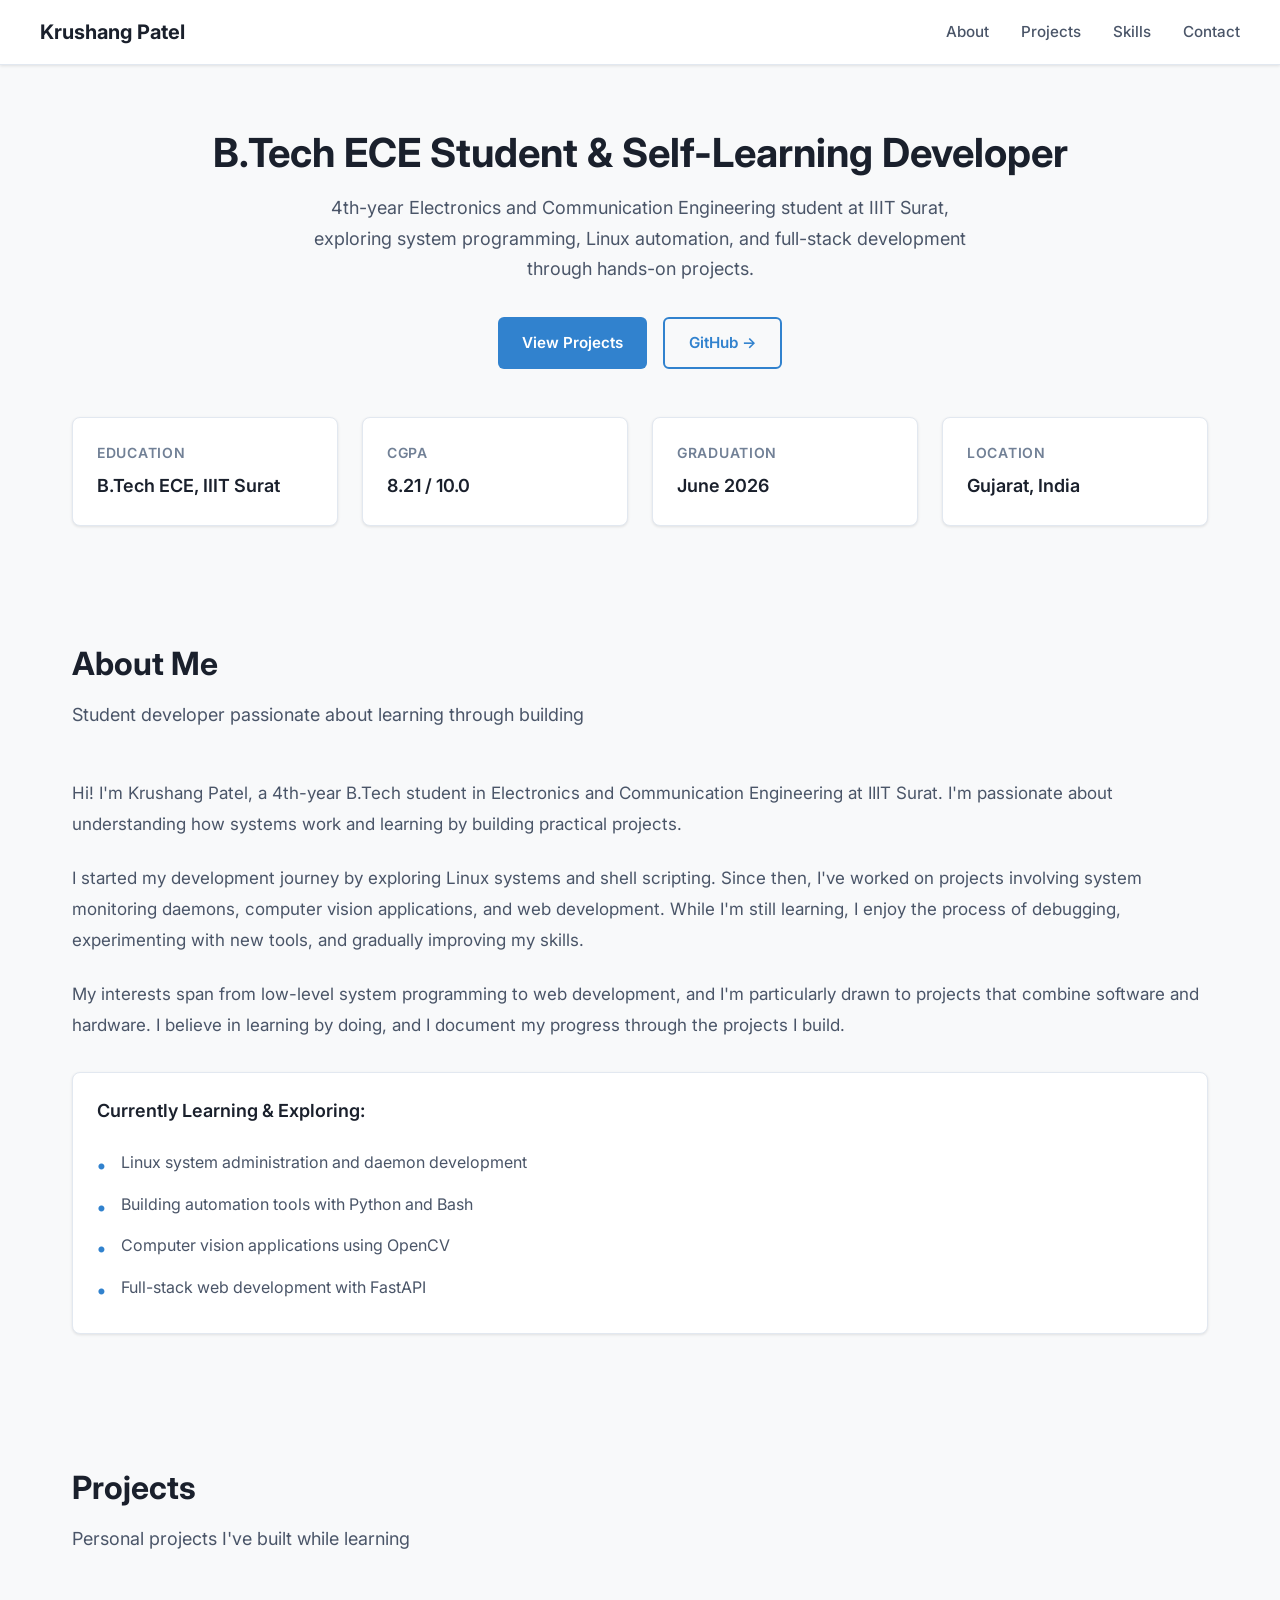
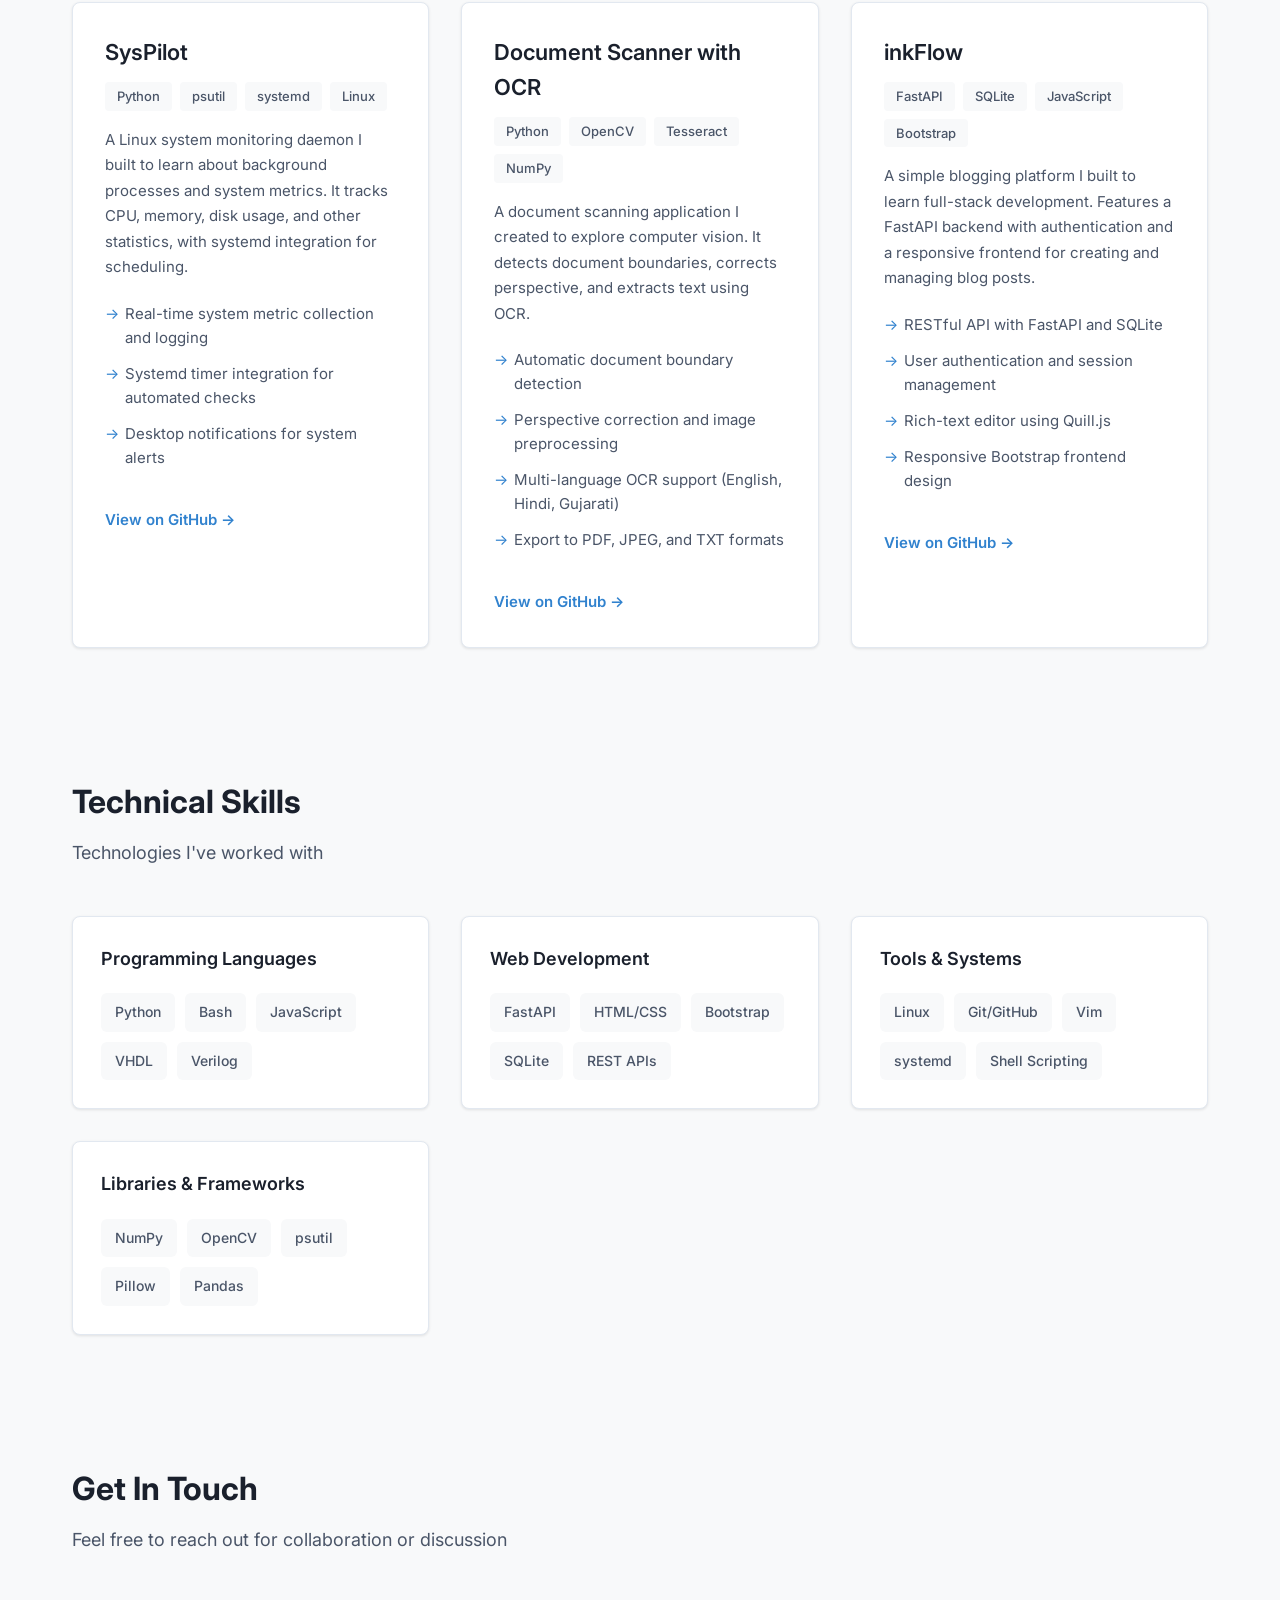
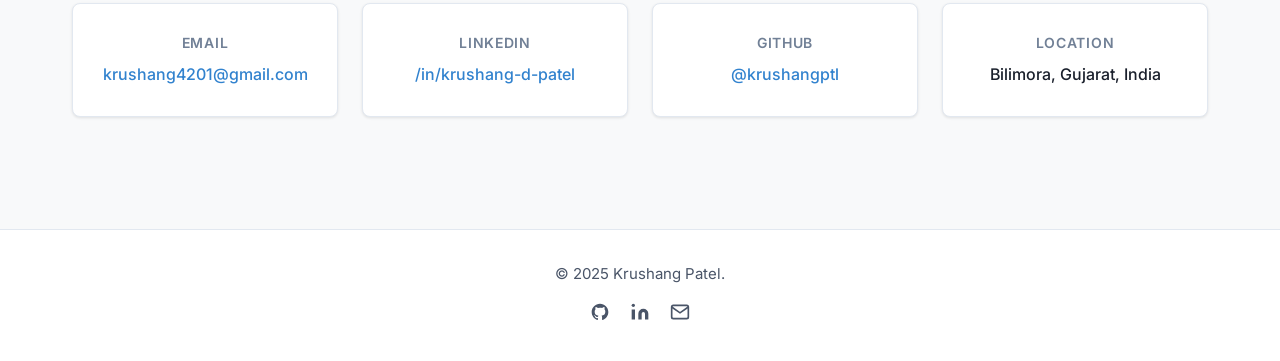
==== commit 9d3a8766: "change: reforging #1" ====
--- a/index.html
+++ b/index.html
@@ -1,844 +1,311 @@
 <!doctype html>
 <html lang="en">
-  <head>
-    <meta charset="UTF-8" />
-    <meta name="viewport" content="width=device-width, initial-scale=1.0" />
-    <title>Krushang Patel - Linux Engineer & Developer</title>
-    <meta
-      name="description"
-      content="Portfolio of Krushang Patel - Electronics & Communication Engineering student specializing in Linux, Python, Go, and System Programming"
-    />
-    <link href="style.css" rel="stylesheet" />
-    <link rel="icon" href="img/Portfolio.png" />
-  </head>
-
-  <body>
-    <a href="#main-content" class="skip-link">Skip to main content</a>
-
-    <header>
-      <nav>
-        <div class="logo">Krushang Patel</div>
-        <button
-          class="menu-toggle"
-          onclick="toggleMenu()"
-          aria-label="Toggle navigation menu"
-        >
-          ☰
-        </button>
-        <ul class="nav-links" id="nav-links">
-          <li><a href="#about">About</a></li>
-          <li><a href="#projects">Projects</a></li>
-          <li><a href="#skills">Skills</a></li>
-          <li><a href="#contact">Contact</a></li>
-        </ul>
-      </nav>
-    </header>
-
-    <main id="main-content">
-      <section class="hero">
-        <div class="hero-content">
-          <h1>
-            ECE Student <br />&
-            <span class="accent-text">Independent Engineer</span>
-          </h1>
-          <p class="subtitle">
-            Building efficient, scalable solutions at the intersection of
-            hardware and software. Passionate about system programming,
-            automation, and open-source development.
+
+<head>
+  <meta charset="UTF-8" />
+  <meta name="viewport" content="width=device-width, initial-scale=1.0" />
+  <title>Krushang Patel - ECE Student & Developer</title>
+  <meta name="description"
+    content="Portfolio of Krushang Patel - B.Tech ECE student passionate about Linux systems and software development" />
+  <link rel="icon" href="img/Portfolio.png" />
+  <link rel="stylesheet" href="style.css" />
+</head>
+
+<body>
+  <header>
+    <nav>
+      <div class="logo">Krushang Patel</div>
+      <button class="menu-toggle" onclick="toggleMenu()" aria-label="Toggle menu">
+        ☰
+      </button>
+      <ul class="nav-links" id="nav-links">
+        <li><a href="#about">About</a></li>
+        <li><a href="#projects">Projects</a></li>
+        <li><a href="#skills">Skills</a></li>
+        <li><a href="#contact">Contact</a></li>
+      </ul>
+    </nav>
+  </header>
+
+  <main>
+    <section class="hero">
+      <div class="hero-content">
+        <h1>B.Tech ECE Student & Self-Learning Developer</h1>
+        <p class="subtitle">
+          4th-year Electronics and Communication Engineering student at IIIT
+          Surat, exploring system programming, Linux automation, and
+          full-stack development through hands-on projects.
+        </p>
+        <div class="cta-buttons">
+          <a href="#projects" class="btn btn-primary">View Projects</a>
+          <a href="https://github.com/krushangptl" target="_blank" class="btn btn-secondary">GitHub →</a>
+        </div>
+      </div>
+
+      <div class="info-cards">
+        <div class="info-card">
+          <h3>Education</h3>
+          <p>B.Tech ECE, IIIT Surat</p>
+        </div>
+        <div class="info-card">
+          <h3>CGPA</h3>
+          <p>8.21 / 10.0</p>
+        </div>
+        <div class="info-card">
+          <h3>Graduation</h3>
+          <p>June 2026</p>
+        </div>
+        <div class="info-card">
+          <h3>Location</h3>
+          <p>Gujarat, India</p>
+        </div>
+      </div>
+    </section>
+
+    <section id="about">
+      <div class="section-header">
+        <h2 class="section-title">About Me</h2>
+        <p class="section-subtitle">
+          Student developer passionate about learning through building
+        </p>
+      </div>
+
+      <div class="about-content">
+        <p>
+          Hi! I'm Krushang Patel, a 4th-year B.Tech student in Electronics and
+          Communication Engineering at IIIT Surat. I'm passionate about
+          understanding how systems work and learning by building practical
+          projects.
+        </p>
+
+        <p>
+          I started my development journey by exploring Linux systems and
+          shell scripting. Since then, I've worked on projects involving
+          system monitoring daemons, computer vision applications, and web
+          development. While I'm still learning, I enjoy the process of
+          debugging, experimenting with new tools, and gradually improving my
+          skills.
+        </p>
+
+        <p>
+          My interests span from low-level system programming to web
+          development, and I'm particularly drawn to projects that combine
+          software and hardware. I believe in learning by doing, and I
+          document my progress through the projects I build.
+        </p>
+
+        <div class="focus-areas">
+          <h3>Currently Learning & Exploring:</h3>
+          <ul>
+            <li>Linux system administration and daemon development</li>
+            <li>Building automation tools with Python and Bash</li>
+            <li>Computer vision applications using OpenCV</li>
+            <li>Full-stack web development with FastAPI</li>
+          </ul>
+        </div>
+      </div>
+    </section>
+
+    <section id="projects">
+      <div class="section-header">
+        <h2 class="section-title">Projects</h2>
+        <p class="section-subtitle">
+          Personal projects I've built while learning
+        </p>
+      </div>
+
+      <div class="projects-grid">
+        <article class="project-card">
+          <h3 class="project-title">SysPilot</h3>
+          <div class="project-tech">
+            <span class="tech-tag">Python</span>
+            <span class="tech-tag">psutil</span>
+            <span class="tech-tag">systemd</span>
+            <span class="tech-tag">Linux</span>
+          </div>
+          <p class="project-description">
+            A Linux system monitoring daemon I built to learn about background
+            processes and system metrics. It tracks CPU, memory, disk usage,
+            and other statistics, with systemd integration for scheduling.
           </p>
-
-          <div class="cta-buttons">
-            <a href="#projects" class="btn">View Projects</a>
-            <a
-              href="https://github.com/krushangptl"
-              target="_blank"
-              rel="noopener noreferrer"
-              class="btn btn-secondary"
-            >
-              <span>GitHub</span>
-              <span>→</span>
-            </a>
-          </div>
-        </div>
-
-        <div class="terminal-window">
-          <div class="terminal-header">
-            <span class="terminal-dot dot-red"></span>
-            <span class="terminal-dot dot-yellow"></span>
-            <span class="terminal-dot dot-green"></span>
-            <span class="terminal-title">zsh</span>
-          </div>
-          <div class="terminal-content">
-            <div class="terminal-line">
-              <span class="prompt">❯</span>
-              <span class="command">neofetch</span>
-            </div>
-            <div class="output">krushang@iiit-surat</div>
-            <div class="output">-------------------</div>
-            <div class="output">OS: Ubuntu Linux x86_64</div>
-            <div class="output">Education: B.Tech ECE @ IIIT Surat</div>
-            <div class="output">CGPA: 8.21/10</div>
-            <div class="output">Shell: oh-my-zsh</div>
-            <div class="output">Languages: Python, Go, Bash</div>
-            <div class="terminal-line" style="margin-top: 1rem">
-              <span class="prompt">❯</span>
-              <span class="command">cat interests.txt</span>
-            </div>
-            <div class="output">System Programming | Linux Daemons</div>
-            <div class="output">Computer Vision | Web Development</div>
-            <div class="output">Digital Design | Hardware Description</div>
-          </div>
-        </div>
-      </section>
-      <section id="about">
-        <div class="section-header">
-          <h2 class="section-title">About Me</h2>
-          <p class="section-subtitle">
-            Self-taught engineer with a passion for building robust systems
+          <ul class="project-features">
+            <li>Real-time system metric collection and logging</li>
+            <li>Systemd timer integration for automated checks</li>
+            <li>Desktop notifications for system alerts</li>
+          </ul>
+          <a href="https://github.com/krushangptl/SysPilot" target="_blank" class="project-link">
+            View on GitHub →
+          </a>
+        </article>
+
+        <article class="project-card">
+          <h3 class="project-title">Document Scanner with OCR</h3>
+          <div class="project-tech">
+            <span class="tech-tag">Python</span>
+            <span class="tech-tag">OpenCV</span>
+            <span class="tech-tag">Tesseract</span>
+            <span class="tech-tag">NumPy</span>
+          </div>
+          <p class="project-description">
+            A document scanning application I created to explore computer
+            vision. It detects document boundaries, corrects perspective, and
+            extracts text using OCR.
           </p>
-        </div>
-
-        <div class="about-grid">
-          <div class="about-text">
-            <p>
-              Hello! I'm <strong>Krushang Patel</strong>, a 4th-year B.Tech
-              student in Electronics and Communication Engineering at IIIT
-              Surat, maintaining a CGPA of 8.21/10.
-            </p>
-
-            <p>
-              I'm a <strong>self-taught engineer</strong> passionate about
-              understanding systems at their core. My journey spans from Linux
-              system administration and daemon development to computer vision
-              pipelines and full-stack applications. I believe in practical
-              learning and building solutions that solve real problems.
-            </p>
-
-            <p>
-              My expertise lies in <strong>system-level programming</strong>,
-              where I develop efficient daemons, automation tools, and
-              monitoring solutions. I'm particularly interested in the
-              intersection of software and hardware, working with technologies
-              ranging from Python and Go to VHDL and SystemVerilog.
-            </p>
-
-            <div class="highlight-box">
-              <strong>What I'm focused on:</strong>
-              <ul>
-                <li>Building system monitoring and automation tools</li>
-                <li>Developing computer vision applications with OpenCV</li>
-                <li>Creating full-stack web applications with FastAPI</li>
-                <li>
-                  Exploring hardware description languages and digital design
-                </li>
-                <li>
-                  Learning to contributing to open-source and learning new
-                  technologies
-                </li>
-              </ul>
-            </div>
-          </div>
-
-          <div class="stats-container">
-            <div class="stat-card">
-              <div class="stat-number">8.21</div>
-              <div class="stat-label">CGPA / 10.0</div>
-            </div>
-            <div class="stat-card">
-              <div class="stat-number">2026</div>
-              <div class="stat-label">Expected Graduation</div>
-            </div>
-            <div class="stat-card">
-              <div class="stat-number">10+</div>
-              <div class="stat-label">Projects Built</div>
-            </div>
-            <div class="stat-card">
-              <div class="stat-number">5+</div>
-              <div class="stat-label">Tech Stacks</div>
-            </div>
-          </div>
-        </div>
-      </section>
-
-      <section id="projects">
-        <div class="section-header">
-          <h2 class="section-title">Featured Projects</h2>
-          <p class="section-subtitle">
-            Showcasing practical solutions to real-world problems
+          <ul class="project-features">
+            <li>Automatic document boundary detection</li>
+            <li>Perspective correction and image preprocessing</li>
+            <li>Multi-language OCR support (English, Hindi, Gujarati)</li>
+            <li>Export to PDF, JPEG, and TXT formats</li>
+          </ul>
+          <a href="https://github.com/krushangptl/Doc-Scanner-Project" target="_blank" class="project-link">
+            View on GitHub →
+          </a>
+        </article>
+
+        <article class="project-card">
+          <h3 class="project-title">inkFlow</h3>
+          <div class="project-tech">
+            <span class="tech-tag">FastAPI</span>
+            <span class="tech-tag">SQLite</span>
+            <span class="tech-tag">JavaScript</span>
+            <span class="tech-tag">Bootstrap</span>
+          </div>
+          <p class="project-description">
+            A simple blogging platform I built to learn full-stack
+            development. Features a FastAPI backend with authentication and a
+            responsive frontend for creating and managing blog posts.
           </p>
-        </div>
-
-        <div class="projects-grid">
-          <article class="project-card">
-            <div class="project-header">
-              <div class="project-icon">
-                <svg
-                  viewBox="0 0 24 24"
-                  fill="none"
-                  xmlns="http://www.w3.org/2000/svg"
-                >
-                  <circle
-                    cx="12"
-                    cy="12"
-                    r="10"
-                    stroke="var(--accent)"
-                    stroke-width="1.5"
-                  />
-                  <path
-                    d="M12 6v6l4 2"
-                    stroke="var(--accent)"
-                    stroke-width="1.5"
-                    stroke-linecap="round"
-                  />
-                  <circle cx="12" cy="12" r="1.5" fill="var(--success)" />
-                  <path
-                    d="M4 12h2M18 12h2M12 4v2M12 18v2"
-                    stroke="var(--success)"
-                    stroke-width="1.5"
-                    stroke-linecap="round"
-                  />
-                </svg>
-              </div>
-              <h3 class="project-title">SysPilot</h3>
-            </div>
-            <div class="project-tech">
-              <span class="tech-tag">Python3</span>
-              <span class="tech-tag">psutil</span>
-              <span class="tech-tag">systemd</span>
-              <span class="tech-tag">Linux</span>
-            </div>
-            <p class="project-description">
-              A lightweight Linux system monitoring daemon providing real-time
-              insights into system health with automated auditing and
-              notification capabilities.
-            </p>
-            <ul class="project-features">
-              <li>Concurrent metric collection via ThreadPoolExecutor</li>
-              <li>Systemd integration for automated system audits</li>
-              <li>Desktop notifications and modular logging system</li>
-              <li>Fault-tolerant execution across all modules</li>
-            </ul>
-            <div class="project-links">
-              <a
-                href="https://github.com/krushangptl/SysPilot"
-                target="_blank"
-                rel="noopener noreferrer"
-                class="project-link"
-              >
-                View Code →
-              </a>
-            </div>
-          </article>
-
-          <article class="project-card">
-            <div class="project-header">
-              <div class="project-icon">
-                <svg
-                  viewBox="0 0 24 24"
-                  fill="none"
-                  xmlns="http://www.w3.org/2000/svg"
-                >
-                  <rect
-                    x="3"
-                    y="4"
-                    width="18"
-                    height="16"
-                    rx="2"
-                    stroke="var(--accent)"
-                    stroke-width="1.5"
-                  />
-                  <path d="M3 8h18" stroke="var(--accent)" stroke-width="1.5" />
-                  <path
-                    d="M7 12h6M7 15h8"
-                    stroke="var(--success)"
-                    stroke-width="1.5"
-                    stroke-linecap="round"
-                  />
-                  <circle
-                    cx="17"
-                    cy="13.5"
-                    r="2"
-                    stroke="var(--accent)"
-                    stroke-width="1.5"
-                  />
-                  <path
-                    d="M15.5 15l-1 1"
-                    stroke="var(--accent)"
-                    stroke-width="1.5"
-                    stroke-linecap="round"
-                  />
-                </svg>
-              </div>
-              <h3 class="project-title">Document Scanner</h3>
-            </div>
-            <div class="project-tech">
-              <span class="tech-tag">Python</span>
-              <span class="tech-tag">OpenCV</span>
-              <span class="tech-tag">Tesseract</span>
-              <span class="tech-tag">NumPy</span>
-            </div>
-            <p class="project-description">
-              Intelligent document scanning pipeline with advanced image
-              processing and OCR capabilities for digitizing physical documents.
-            </p>
-            <ul class="project-features">
-              <li>Contour detection and perspective correction</li>
-              <li>Multi-stage preprocessing for boundary extraction</li>
-              <li>Export to JPG, PNG, PDF, and TXT formats</li>
-              <li>Optimized for low-resource environments</li>
-            </ul>
-            <div class="project-links">
-              <a
-                href="https://github.com/krushangptl/Doc-Scanner-Project"
-                target="_blank"
-                rel="noopener noreferrer"
-                class="project-link"
-              >
-                View Code →
-              </a>
-            </div>
-          </article>
-
-          <article class="project-card">
-            <div class="project-header">
-              <div class="project-icon">
-                <svg
-                  viewBox="0 0 24 24"
-                  fill="none"
-                  xmlns="http://www.w3.org/2000/svg"
-                >
-                  <path
-                    d="M4 7a2 2 0 012-2h12a2 2 0 012 2v10a2 2 0 01-2 2H6a2 2 0 01-2-2V7z"
-                    stroke="var(--accent)"
-                    stroke-width="1.5"
-                  />
-                  <path
-                    d="M8 5v2M16 5v2"
-                    stroke="var(--accent)"
-                    stroke-width="1.5"
-                    stroke-linecap="round"
-                  />
-                  <path
-                    d="M4 10h16"
-                    stroke="var(--accent)"
-                    stroke-width="1.5"
-                  />
-                  <path
-                    d="M8 14h8M8 17h5"
-                    stroke="var(--success)"
-                    stroke-width="1.5"
-                    stroke-linecap="round"
-                  />
-                </svg>
-              </div>
-              <h3 class="project-title">inkFlow</h3>
-            </div>
-            <div class="project-tech">
-              <span class="tech-tag">FastAPI</span>
-              <span class="tech-tag">SQLite</span>
-              <span class="tech-tag">JavaScript</span>
-              <span class="tech-tag">Bootstrap</span>
-            </div>
-            <p class="project-description">
-              Full-stack blogging platform with RESTful API architecture, user
-              authentication, and rich-text editing capabilities.
-            </p>
-            <ul class="project-features">
-              <li>FastAPI backend with SQLite database</li>
-              <li>Responsive Bootstrap frontend design</li>
-              <li>Quill.js rich-text editor integration</li>
-              <li>Pydantic validation and CORS security</li>
-            </ul>
-            <div class="project-links">
-              <a
-                href="https://github.com/krushangptl/inkflow"
-                target="_blank"
-                rel="noopener noreferrer"
-                class="project-link"
-              >
-                View Code →
-              </a>
-            </div>
-          </article>
-        </div>
-
-        <div style="text-align: center; margin-top: 3rem">
-          <a
-            href="https://github.com/krushangptl"
-            target="_blank"
-            rel="noopener noreferrer"
-            class="btn"
-          >
-            <span>Explore All Projects</span>
-            <span>→</span>
+          <ul class="project-features">
+            <li>RESTful API with FastAPI and SQLite</li>
+            <li>User authentication and session management</li>
+            <li>Rich-text editor using Quill.js</li>
+            <li>Responsive Bootstrap frontend design</li>
+          </ul>
+          <a href="https://github.com/krushangptl/inkflow" target="_blank" class="project-link">
+            View on GitHub →
           </a>
-        </div>
-      </section>
-
-      <section id="skills">
-        <div class="section-header">
-          <h2 class="section-title">Technical Skills</h2>
-          <p class="section-subtitle">Technologies and tools I work with</p>
-        </div>
-
-        <div class="skills-grid">
-          <div class="skill-category">
-            <h3>
-              <div class="skill-icon">
-                <svg
-                  viewBox="0 0 24 24"
-                  fill="none"
-                  xmlns="http://www.w3.org/2000/svg"
-                >
-                  <rect
-                    x="2"
-                    y="6"
-                    width="20"
-                    height="12"
-                    rx="2"
-                    stroke="var(--accent)"
-                    stroke-width="1.5"
-                  />
-                  <path
-                    d="M7 10l3 3-3 3M12 16h5"
-                    stroke="var(--accent)"
-                    stroke-width="1.5"
-                    stroke-linecap="round"
-                    stroke-linejoin="round"
-                  />
-                </svg>
-              </div>
-              Programming Languages
-            </h3>
-            <div class="skill-tags">
-              <span class="skill-tag">Python</span>
-              <span class="skill-tag">Go</span>
-              <span class="skill-tag">Bash</span>
-              <span class="skill-tag">JavaScript</span>
-              <span class="skill-tag">VHDL</span>
-              <span class="skill-tag">Verilog</span>
-              <span class="skill-tag">SystemVerilog</span>
-              <span class="skill-tag">ARM Assembly</span>
-            </div>
-          </div>
-
-          <div class="skill-category">
-            <h3>
-              <div class="skill-icon">
-                <svg
-                  viewBox="0 0 24 24"
-                  fill="none"
-                  xmlns="http://www.w3.org/2000/svg"
-                >
-                  <circle
-                    cx="12"
-                    cy="12"
-                    r="10"
-                    stroke="var(--accent)"
-                    stroke-width="1.5"
-                  />
-                  <path
-                    d="M2 12h20M12 2a15.3 15.3 0 014 10 15.3 15.3 0 01-4 10 15.3 15.3 0 01-4-10 15.3 15.3 0 014-10z"
-                    stroke="var(--accent)"
-                    stroke-width="1.5"
-                  />
-                </svg>
-              </div>
-              Web Development
-            </h3>
-            <div class="skill-tags">
-              <span class="skill-tag">FastAPI</span>
-              <span class="skill-tag">HTML/CSS</span>
-              <span class="skill-tag">JavaScript</span>
-              <span class="skill-tag">Bootstrap</span>
-              <span class="skill-tag">SQLite</span>
-              <span class="skill-tag">REST APIs</span>
-              <span class="skill-tag">Quill.js</span>
-            </div>
-          </div>
-
-          <div class="skill-category">
-            <h3>
-              <div class="skill-icon">
-                <svg
-                  viewBox="0 0 24 24"
-                  fill="none"
-                  xmlns="http://www.w3.org/2000/svg"
-                >
-                  <rect
-                    x="4"
-                    y="4"
-                    width="6"
-                    height="6"
-                    rx="1"
-                    stroke="var(--accent)"
-                    stroke-width="1.5"
-                  />
-                  <rect
-                    x="14"
-                    y="4"
-                    width="6"
-                    height="6"
-                    rx="1"
-                    stroke="var(--accent)"
-                    stroke-width="1.5"
-                  />
-                  <rect
-                    x="4"
-                    y="14"
-                    width="6"
-                    height="6"
-                    rx="1"
-                    stroke="var(--accent)"
-                    stroke-width="1.5"
-                  />
-                  <rect
-                    x="14"
-                    y="14"
-                    width="6"
-                    height="6"
-                    rx="1"
-                    stroke="var(--accent)"
-                    stroke-width="1.5"
-                  />
-                  <path
-                    d="M7 10v4M17 10v4M10 7h4M10 17h4"
-                    stroke="var(--success)"
-                    stroke-width="1.5"
-                    stroke-linecap="round"
-                  />
-                </svg>
-              </div>
-              System & Tools
-            </h3>
-            <div class="skill-tags">
-              <span class="skill-tag">Linux</span>
-              <span class="skill-tag">Git</span>
-              <span class="skill-tag">Vim/Neovim</span>
-              <span class="skill-tag">systemd</span>
-              <span class="skill-tag">Shell Scripting</span>
-            </div>
-          </div>
-
-          <div class="skill-category">
-            <h3>
-              <div class="skill-icon">
-                <svg
-                  viewBox="0 0 24 24"
-                  fill="none"
-                  xmlns="http://www.w3.org/2000/svg"
-                >
-                  <path
-                    d="M3 3v18h18"
-                    stroke="var(--accent)"
-                    stroke-width="1.5"
-                    stroke-linecap="round"
-                  />
-                  <path
-                    d="M7 16l4-4 3 3 6-6"
-                    stroke="var(--success)"
-                    stroke-width="1.5"
-                    stroke-linecap="round"
-                    stroke-linejoin="round"
-                  />
-                  <circle cx="7" cy="16" r="1.5" fill="var(--success)" />
-                  <circle cx="11" cy="12" r="1.5" fill="var(--success)" />
-                  <circle cx="14" cy="15" r="1.5" fill="var(--success)" />
-                  <circle cx="20" cy="9" r="1.5" fill="var(--success)" />
-                </svg>
-              </div>
-              Data & ML
-            </h3>
-            <div class="skill-tags">
-              <span class="skill-tag">NumPy</span>
-              <span class="skill-tag">Pandas</span>
-              <span class="skill-tag">OpenCV</span>
-              <span class="skill-tag">TensorFlow</span>
-              <span class="skill-tag">Scikit-learn</span>
-              <span class="skill-tag">Matplotlib</span>
-            </div>
-          </div>
-
-          <div class="skill-category">
-            <h3>
-              <div class="skill-icon">
-                <svg
-                  viewBox="0 0 24 24"
-                  fill="none"
-                  xmlns="http://www.w3.org/2000/svg"
-                >
-                  <rect
-                    x="3"
-                    y="3"
-                    width="7"
-                    height="7"
-                    rx="1"
-                    stroke="var(--accent)"
-                    stroke-width="1.5"
-                  />
-                  <rect
-                    x="14"
-                    y="3"
-                    width="7"
-                    height="7"
-                    rx="1"
-                    stroke="var(--accent)"
-                    stroke-width="1.5"
-                  />
-                  <rect
-                    x="3"
-                    y="14"
-                    width="7"
-                    height="7"
-                    rx="1"
-                    stroke="var(--accent)"
-                    stroke-width="1.5"
-                  />
-                  <rect
-                    x="14"
-                    y="14"
-                    width="7"
-                    height="7"
-                    rx="1"
-                    stroke="var(--accent)"
-                    stroke-width="1.5"
-                  />
-                  <path
-                    d="M6.5 6.5v1M17.5 6.5v1M6.5 17.5v1M17.5 17.5v1"
-                    stroke="var(--success)"
-                    stroke-width="1.5"
-                    stroke-linecap="round"
-                  />
-                </svg>
-              </div>
-              Hardware & Design
-            </h3>
-            <div class="skill-tags">
-              <span class="skill-tag">Digital Design</span>
-              <span class="skill-tag">RTL Coding</span>
-              <span class="skill-tag">GTKWave</span>
-              <span class="skill-tag">LTspice</span>
-              <span class="skill-tag">FPGA</span>
-            </div>
-          </div>
-
-          <div class="skill-category">
-            <h3>
-              <div class="skill-icon">
-                <svg
-                  viewBox="0 0 24 24"
-                  fill="none"
-                  xmlns="http://www.w3.org/2000/svg"
-                >
-                  <path
-                    d="M12 2l3.09 6.26L22 9.27l-5 4.87 1.18 6.88L12 17.77l-6.18 3.25L7 14.14 2 9.27l6.91-1.01L12 2z"
-                    stroke="var(--accent)"
-                    stroke-width="1.5"
-                    stroke-linecap="round"
-                    stroke-linejoin="round"
-                  />
-                  <circle
-                    cx="12"
-                    cy="12"
-                    r="3"
-                    stroke="var(--success)"
-                    stroke-width="1.5"
-                  />
-                </svg>
-              </div>
-              Core Competencies
-            </h3>
-            <div class="skill-tags">
-              <span class="skill-tag">Debugging</span>
-              <span class="skill-tag">Automation</span>
-              <span class="skill-tag">Problem Solving</span>
-              <span class="skill-tag">Documentation</span>
-              <span class="skill-tag">Team Collaboration</span>
-            </div>
-          </div>
-        </div>
-      </section>
-
-      <section id="contact">
-        <div class="section-header">
-          <h2 class="section-title">Get In Touch</h2>
-          <p class="section-subtitle">
-            Let's connect and build something amazing together
-          </p>
-        </div>
-
-        <div class="contact-grid">
-          <div class="contact-card">
-            <div class="contact-icon">
-              <svg
-                viewBox="0 0 24 24"
-                fill="none"
-                xmlns="http://www.w3.org/2000/svg"
-              >
-                <path
-                  d="M4 4h16c1.1 0 2 .9 2 2v12c0 1.1-.9 2-2 2H4c-1.1 0-2-.9-2-2V6c0-1.1.9-2 2-2z"
-                  stroke="var(--accent)"
-                  stroke-width="2"
-                  stroke-linecap="round"
-                  stroke-linejoin="round"
-                />
-                <polyline
-                  points="22,6 12,13 2,6"
-                  stroke="var(--accent)"
-                  stroke-width="2"
-                  stroke-linecap="round"
-                  stroke-linejoin="round"
-                />
-              </svg>
-            </div>
-            <div class="contact-label">Email</div>
-            <div class="contact-value">
-              <a href="mailto:krushang4201@gmail.com">krushang4201@gmail.com</a>
-            </div>
-          </div>
-
-          <div class="contact-card">
-            <div class="contact-icon">
-              <svg
-                viewBox="0 0 24 24"
-                fill="none"
-                xmlns="http://www.w3.org/2000/svg"
-              >
-                <path
-                  d="M16 8a6 6 0 016 6v7h-4v-7a2 2 0 00-2-2 2 2 0 00-2 2v7h-4v-7a6 6 0 016-6zM2 9h4v12H2z"
-                  fill="var(--accent)"
-                />
-                <circle cx="4" cy="4" r="2" fill="var(--accent)" />
-              </svg>
-            </div>
-            <div class="contact-label">LinkedIn</div>
-            <div class="contact-value">
-              <a
-                href="https://linkedin.com/in/krushang-d-patel"
-                target="_blank"
-                rel="noopener noreferrer"
-                >/in/krushang-d-patel</a
-              >
-            </div>
-          </div>
-
-          <div class="contact-card">
-            <div class="contact-icon">
-              <svg
-                viewBox="0 0 24 24"
-                fill="none"
-                xmlns="http://www.w3.org/2000/svg"
-              >
-                <path
-                  fill-rule="evenodd"
-                  clip-rule="evenodd"
-                  d="M12 2C6.477 2 2 6.477 2 12c0 4.42 2.865 8.17 6.839 9.49.5.092.682-.217.682-.482 0-.237-.008-.866-.013-1.7-2.782.603-3.369-1.34-3.369-1.34-.454-1.156-1.11-1.463-1.11-1.463-.908-.62.069-.608.069-.608 1.003.07 1.531 1.03 1.531 1.03.892 1.529 2.341 1.087 2.91.831.092-.646.35-1.086.636-1.336-2.22-.253-4.555-1.11-4.555-4.943 0-1.091.39-1.984 1.029-2.683-.103-.253-.446-1.27.098-2.647 0 0 .84-.269 2.75 1.025A9.578 9.578 0 0112 6.836c.85.004 1.705.114 2.504.336 1.909-1.294 2.747-1.025 2.747-1.025.546 1.377.203 2.394.1 2.647.64.699 1.028 1.592 1.028 2.683 0 3.842-2.339 4.687-4.566 4.935.359.309.678.919.678 1.852 0 1.336-.012 2.415-.012 2.743 0 .267.18.578.688.48C19.138 20.167 22 16.418 22 12c0-5.523-4.477-10-10-10z"
-                  fill="var(--accent)"
-                />
-              </svg>
-            </div>
-            <div class="contact-label">GitHub</div>
-            <div class="contact-value">
-              <a
-                href="https://github.com/krushangptl"
-                target="_blank"
-                rel="noopener noreferrer"
-                >@krushangptl</a
-              >
-            </div>
-          </div>
-
-          <div class="contact-card">
-            <div class="contact-icon">
-              <svg
-                viewBox="0 0 24 24"
-                fill="none"
-                xmlns="http://www.w3.org/2000/svg"
-              >
-                <path
-                  d="M21 10c0 7-9 13-9 13s-9-6-9-13a9 9 0 0118 0z"
-                  stroke="var(--accent)"
-                  stroke-width="2"
-                  stroke-linecap="round"
-                  stroke-linejoin="round"
-                />
-                <circle
-                  cx="12"
-                  cy="10"
-                  r="3"
-                  stroke="var(--accent)"
-                  stroke-width="2"
-                  stroke-linecap="round"
-                  stroke-linejoin="round"
-                />
-              </svg>
-            </div>
-            <div class="contact-label">Location</div>
-            <div class="contact-value">Bilimora, Gujarat, India</div>
-          </div>
-        </div>
-      </section>
-    </main>
-
-    <footer>
-      <div class="footer-content">
-        <div class="footer-text">
-          <p>&copy; 2025 Krushang Patel.</p>
-          <p style="margin-top: 0.5rem; font-size: 0.9rem">
-            Powered by love for Linux.
-          </p>
-        </div>
-        <div class="social-links">
-          <a
-            href="https://github.com/krushangptl"
-            target="_blank"
-            rel="noopener noreferrer"
-            aria-label="GitHub"
-          >
-            <svg width="24" height="24" viewBox="0 0 24 24" fill="currentColor">
-              <path
-                d="M12 2C6.477 2 2 6.477 2 12c0 4.42 2.865 8.17 6.839 9.49.5.092.682-.217.682-.482 0-.237-.008-.866-.013-1.7-2.782.603-3.369-1.34-3.369-1.34-.454-1.156-1.11-1.463-1.11-1.463-.908-.62.069-.608.069-.608 1.003.07 1.531 1.03 1.531 1.03.892 1.529 2.341 1.087 2.91.831.092-.646.35-1.086.636-1.336-2.22-.253-4.555-1.11-4.555-4.943 0-1.091.39-1.984 1.029-2.683-.103-.253-.446-1.27.098-2.647 0 0 .84-.269 2.75 1.025A9.578 9.578 0 0112 6.836c.85.004 1.705.114 2.504.336 1.909-1.294 2.747-1.025 2.747-1.025.546 1.377.203 2.394.1 2.647.64.699 1.028 1.592 1.028 2.683 0 3.842-2.339 4.687-4.566 4.935.359.309.678.919.678 1.852 0 1.336-.012 2.415-.012 2.743 0 .267.18.578.688.48C19.138 20.167 22 16.418 22 12c0-5.523-4.477-10-10-10z"
-              />
-            </svg>
-          </a>
-          <a
-            href="https://linkedin.com/in/krushang-d-patel"
-            target="_blank"
-            rel="noopener noreferrer"
-            aria-label="LinkedIn"
-          >
-            <svg width="24" height="24" viewBox="0 0 24 24" fill="currentColor">
-              <path
-                d="M16 8a6 6 0 016 6v7h-4v-7a2 2 0 00-2-2 2 2 0 00-2 2v7h-4v-7a6 6 0 016-6zM2 9h4v12H2z"
-              />
-              <circle cx="4" cy="4" r="2" />
-            </svg>
-          </a>
-          <a href="mailto:krushang4201@gmail.com" aria-label="Email">
-            <svg
-              width="24"
-              height="24"
-              viewBox="0 0 24 24"
-              fill="none"
-              stroke="currentColor"
-            >
-              <path
-                d="M4 4h16c1.1 0 2 .9 2 2v12c0 1.1-.9 2-2 2H4c-1.1 0-2-.9-2-2V6c0-1.1.9-2 2-2z"
-                stroke-width="2"
-                stroke-linecap="round"
-                stroke-linejoin="round"
-              />
-              <polyline
-                points="22,6 12,13 2,6"
-                stroke-width="2"
-                stroke-linecap="round"
-                stroke-linejoin="round"
-              />
-            </svg>
-          </a>
-        </div>
-      </div>
-    </footer>
-    <script src="script.js"></script>
-  </body>
+        </article>
+      </div>
+    </section>
+
+    <section id="skills">
+      <div class="section-header">
+        <h2 class="section-title">Technical Skills</h2>
+        <p class="section-subtitle">Technologies I've worked with</p>
+      </div>
+
+      <div class="skills-grid">
+        <div class="skill-category">
+          <h3>Programming Languages</h3>
+          <div class="skill-tags">
+            <span class="skill-tag">Python</span>
+            <span class="skill-tag">Bash</span>
+            <span class="skill-tag">JavaScript</span>
+            <span class="skill-tag">VHDL</span>
+            <span class="skill-tag">Verilog</span>
+          </div>
+        </div>
+
+        <div class="skill-category">
+          <h3>Web Development</h3>
+          <div class="skill-tags">
+            <span class="skill-tag">FastAPI</span>
+            <span class="skill-tag">HTML/CSS</span>
+            <span class="skill-tag">Bootstrap</span>
+            <span class="skill-tag">SQLite</span>
+            <span class="skill-tag">REST APIs</span>
+          </div>
+        </div>
+
+        <div class="skill-category">
+          <h3>Tools & Systems</h3>
+          <div class="skill-tags">
+            <span class="skill-tag">Linux</span>
+            <span class="skill-tag">Git/GitHub</span>
+            <span class="skill-tag">Vim</span>
+            <span class="skill-tag">systemd</span>
+            <span class="skill-tag">Shell Scripting</span>
+          </div>
+        </div>
+
+        <div class="skill-category">
+          <h3>Libraries & Frameworks</h3>
+          <div class="skill-tags">
+            <span class="skill-tag">NumPy</span>
+            <span class="skill-tag">OpenCV</span>
+            <span class="skill-tag">psutil</span>
+            <span class="skill-tag">Pillow</span>
+            <span class="skill-tag">Pandas</span>
+          </div>
+        </div>
+      </div>
+    </section>
+
+    <section id="contact">
+      <div class="section-header">
+        <h2 class="section-title">Get In Touch</h2>
+        <p class="section-subtitle">
+          Feel free to reach out for collaboration or discussion
+        </p>
+      </div>
+
+      <div class="contact-grid">
+        <div class="contact-card">
+          <div class="contact-label">Email</div>
+          <div class="contact-value">
+            <a href="mailto:krushang4201@gmail.com">krushang4201@gmail.com</a>
+          </div>
+        </div>
+
+        <div class="contact-card">
+          <div class="contact-label">LinkedIn</div>
+          <div class="contact-value">
+            <a href="https://linkedin.com/in/krushang-d-patel" target="_blank">/in/krushang-d-patel</a>
+          </div>
+        </div>
+
+        <div class="contact-card">
+          <div class="contact-label">GitHub</div>
+          <div class="contact-value">
+            <a href="https://github.com/krushangptl" target="_blank">@krushangptl</a>
+          </div>
+        </div>
+
+        <div class="contact-card">
+          <div class="contact-label">Location</div>
+          <div class="contact-value">Bilimora, Gujarat, India</div>
+        </div>
+      </div>
+    </section>
+  </main>
+
+  <footer>
+    <div class="footer-content">
+      <p>&copy; 2025 Krushang Patel.</p>
+      <div class="social-links">
+        <a href="https://github.com/krushangptl" target="_blank" aria-label="GitHub">
+          <svg width="20" height="20" viewBox="0 0 24 24" fill="currentColor">
+            <path
+              d="M12 2C6.477 2 2 6.477 2 12c0 4.42 2.865 8.17 6.839 9.49.5.092.682-.217.682-.482 0-.237-.008-.866-.013-1.7-2.782.603-3.369-1.34-3.369-1.34-.454-1.156-1.11-1.463-1.11-1.463-.908-.62.069-.608.069-.608 1.003.07 1.531 1.03 1.531 1.03.892 1.529 2.341 1.087 2.91.831.092-.646.35-1.086.636-1.336-2.22-.253-4.555-1.11-4.555-4.943 0-1.091.39-1.984 1.029-2.683-.103-.253-.446-1.27.098-2.647 0 0 .84-.269 2.75 1.025A9.578 9.578 0 0112 6.836c.85.004 1.705.114 2.504.336 1.909-1.294 2.747-1.025 2.747-1.025.546 1.377.203 2.394.1 2.647.64.699 1.028 1.592 1.028 2.683 0 3.842-2.339 4.687-4.566 4.935.359.309.678.919.678 1.852 0 1.336-.012 2.415-.012 2.743 0 .267.18.578.688.48C19.138 20.167 22 16.418 22 12c0-5.523-4.477-10-10-10z" />
+          </svg>
+        </a>
+        <a href="https://linkedin.com/in/krushang-d-patel" target="_blank" aria-label="LinkedIn">
+          <svg width="20" height="20" viewBox="0 0 24 24" fill="currentColor">
+            <path d="M16 8a6 6 0 016 6v7h-4v-7a2 2 0 00-2-2 2 2 0 00-2 2v7h-4v-7a6 6 0 016-6zM2 9h4v12H2z" />
+            <circle cx="4" cy="4" r="2" />
+          </svg>
+        </a>
+        <a href="mailto:krushang4201@gmail.com" aria-label="Email">
+          <svg width="20" height="20" viewBox="0 0 24 24" fill="none" stroke="currentColor">
+            <path d="M4 4h16c1.1 0 2 .9 2 2v12c0 1.1-.9 2-2 2H4c-1.1 0-2-.9-2-2V6c0-1.1.9-2 2-2z" stroke-width="2" />
+            <polyline points="22,6 12,13 2,6" stroke-width="2" />
+          </svg>
+        </a>
+      </div>
+    </div>
+  </footer>
+
+  <script src="script.js"></script>
+</body>
+
 </html>
--- a/style.css
+++ b/style.css
@@ -1,4 +1,4 @@
-@import url("https://fonts.googleapis.com/css2?family=JetBrains+Mono:wght@400;500;700&display=swap");
+@import url("https://fonts.googleapis.com/css2?family=Inter:wght@400;500;600;700&display=swap");
 
 * {
     margin: 0;
@@ -7,358 +7,258 @@
 }
 
 :root {
-    --bg-dark: #0d1117;
-    --bg-darker: #010409;
-    --bg-card: #161b22;
-    --border: #30363d;
-    --accent: #58a6ff;
-    --accent-hover: #79c0ff;
-    --text: #c9d1d9;
-    --text-bright: #f0f6fc;
-    --text-dim: #8b949e;
-    --success: #3fb950;
-    --warning: #d29922;
-    --error: #f85149;
+    --bg-primary: #ffffff;
+    --bg-secondary: #f8f9fa;
+    --bg-card: #ffffff;
+    --text-primary: #1a202c;
+    --text-secondary: #4a5568;
+    --text-tertiary: #718096;
+    --accent: #3182ce;
+    --accent-hover: #2c5282;
+    --border: #e2e8f0;
+    --success: #38a169;
+    --shadow: 0 1px 3px rgba(0, 0, 0, 0.1);
+    --shadow-lg: 0 10px 25px rgba(0, 0, 0, 0.1);
 }
 
 body {
-    font-family: "JetBrains Mono", monospace;
-    background: var(--bg-dark);
-    color: var(--text);
+    font-family:
+        "Inter",
+        -apple-system,
+        BlinkMacSystemFont,
+        "Segoe UI",
+        sans-serif;
+    background: var(--bg-secondary);
+    color: var(--text-primary);
     line-height: 1.6;
-    overflow-x: hidden;
 }
 
 /* Header */
 header {
-    background: var(--bg-darker);
+    background: var(--bg-primary);
     border-bottom: 1px solid var(--border);
     padding: 1rem 2rem;
     position: sticky;
     top: 0;
     z-index: 1000;
-    backdrop-filter: blur(12px);
-    background: rgba(1, 4, 9, 0.8);
+    box-shadow: var(--shadow);
 }
 
 nav {
-    max-width: 1400px;
+    max-width: 1200px;
     margin: 0 auto;
     display: flex;
     justify-content: space-between;
     align-items: center;
+}
+
+.logo {
+    font-size: 1.25rem;
+    font-weight: 700;
+    color: var(--text-primary);
+}
+
+.nav-links {
+    display: flex;
+    gap: 2rem;
+    list-style: none;
+}
+
+.nav-links a {
+    color: var(--text-secondary);
+    text-decoration: none;
+    transition: color 0.2s;
+    font-weight: 500;
+    font-size: 0.95rem;
+}
+
+.nav-links a:hover {
+    color: var(--accent);
+}
+
+.menu-toggle {
+    display: none;
+    background: none;
+    border: none;
+    font-size: 1.5rem;
+    cursor: pointer;
+    color: var(--text-primary);
+}
+
+/* Hero Section */
+.hero {
+    max-width: 1200px;
+    margin: 0 auto;
+    padding: 4rem 2rem 3rem;
+}
+
+.hero-content {
+    text-align: center;
+    margin-bottom: 3rem;
+}
+
+.hero-content h1 {
+    font-size: 2.5rem;
+    color: var(--text-primary);
+    margin-bottom: 1rem;
+    font-weight: 700;
+    line-height: 1.2;
+}
+
+.hero-content .subtitle {
+    font-size: 1.125rem;
+    color: var(--text-secondary);
+    max-width: 700px;
+    margin: 0 auto 2rem;
+    line-height: 1.7;
+}
+
+.cta-buttons {
+    display: flex;
+    gap: 1rem;
+    justify-content: center;
     flex-wrap: wrap;
-    gap: 1rem;
-}
-
-.logo {
-    font-size: 1.3rem;
-    font-weight: 700;
-    color: var(--text-bright);
-    display: flex;
+}
+
+.btn {
+    padding: 0.75rem 1.5rem;
+    font-family: inherit;
+    font-size: 0.95rem;
+    font-weight: 600;
+    border-radius: 6px;
+    cursor: pointer;
+    transition: all 0.2s;
+    text-decoration: none;
+    display: inline-flex;
     align-items: center;
     gap: 0.5rem;
 }
 
-.logo::before {
-    content: "❯";
-    color: var(--accent);
-    font-size: 1.5rem;
-}
-
-.nav-links {
-    display: flex;
-    gap: 2rem;
-    list-style: none;
-    flex-wrap: wrap;
-}
-
-.nav-links a {
-    color: var(--text);
-    text-decoration: none;
-    transition: color 0.2s;
-    font-size: 0.95rem;
-    font-weight: 500;
-}
-
-.nav-links a:hover {
-    color: var(--accent);
-}
-
-.menu-toggle {
-    display: none;
+.btn-primary {
+    background: var(--accent);
+    color: white;
+    border: none;
+}
+
+.btn-primary:hover {
+    background: var(--accent-hover);
+    transform: translateY(-2px);
+    box-shadow: var(--shadow-lg);
+}
+
+.btn-secondary {
+    background: transparent;
+    color: var(--accent);
+    border: 2px solid var(--accent);
+}
+
+.btn-secondary:hover {
+    background: var(--accent);
+    color: white;
+}
+
+/* Info Cards */
+.info-cards {
+    display: grid;
+    grid-template-columns: repeat(auto-fit, minmax(250px, 1fr));
+    gap: 1.5rem;
+    margin-top: 3rem;
+}
+
+.info-card {
     background: var(--bg-card);
-    color: var(--text-bright);
+    padding: 1.5rem;
+    border-radius: 8px;
     border: 1px solid var(--border);
-    padding: 0.5rem 1rem;
-    font-family: "JetBrains Mono", monospace;
-    font-size: 1.2rem;
-    cursor: pointer;
-    border-radius: 6px;
-    transition: all 0.2s;
-}
-
-.menu-toggle:hover {
-    background: var(--border);
-}
-
-/* Hero Section */
-.hero {
-    max-width: 1400px;
+    box-shadow: var(--shadow);
+}
+
+.info-card h3 {
+    font-size: 0.875rem;
+    color: var(--text-tertiary);
+    text-transform: uppercase;
+    letter-spacing: 0.05em;
+    margin-bottom: 0.5rem;
+    font-weight: 600;
+}
+
+.info-card p {
+    font-size: 1.125rem;
+    color: var(--text-primary);
+    font-weight: 600;
+}
+
+/* Sections */
+section {
+    max-width: 1200px;
     margin: 0 auto;
-    padding: 6rem 2rem 4rem;
-    display: grid;
-    grid-template-columns: 1fr 1fr;
-    gap: 4rem;
-    align-items: center;
-}
-
-.hero-content h1 {
-    font-size: 3.5rem;
-    color: var(--text-bright);
-    margin-bottom: 1rem;
+    padding: 4rem 2rem;
+}
+
+.section-header {
+    margin-bottom: 3rem;
+}
+
+.section-title {
+    font-size: 2rem;
+    color: var(--text-primary);
+    margin-bottom: 0.75rem;
     font-weight: 700;
-    line-height: 1.1;
-}
-
-.hero-content .accent-text {
-    color: var(--accent);
-}
-
-.hero-content .subtitle {
-    font-size: 1.3rem;
-    color: var(--text-dim);
-    margin-bottom: 2rem;
-    line-height: 1.6;
-}
-
-.terminal-window {
+}
+
+.section-subtitle {
+    color: var(--text-secondary);
+    font-size: 1.125rem;
+}
+
+/* About Section */
+.about-content p {
+    font-size: 1.0625rem;
+    line-height: 1.8;
+    color: var(--text-secondary);
+    margin-bottom: 1.5rem;
+}
+
+.focus-areas {
     background: var(--bg-card);
     border: 1px solid var(--border);
     border-radius: 8px;
-    overflow: hidden;
-    box-shadow: 0 8px 30px rgba(0, 0, 0, 0.4);
-}
-
-.terminal-header {
-    background: var(--bg-darker);
-    padding: 0.75rem 1rem;
-    display: flex;
-    align-items: center;
-    gap: 0.5rem;
-    border-bottom: 1px solid var(--border);
-}
-
-.terminal-dot {
-    width: 12px;
-    height: 12px;
-    border-radius: 50%;
-}
-
-.dot-red {
-    background: var(--error);
-}
-
-.dot-yellow {
-    background: var(--warning);
-}
-
-.dot-green {
-    background: var(--success);
-}
-
-.terminal-title {
-    margin-left: auto;
-    color: var(--text-dim);
-    font-size: 0.85rem;
-}
-
-.terminal-content {
     padding: 1.5rem;
-    font-size: 0.95rem;
-    line-height: 1.8;
-}
-
-.terminal-line {
-    display: flex;
-    margin-bottom: 0.5rem;
-}
-
-.prompt {
-    color: var(--success);
-    margin-right: 0.5rem;
-}
-
-.command {
-    color: var(--accent);
-}
-
-.output {
-    color: var(--text-dim);
-    padding-left: 2rem;
-    margin-bottom: 0.3rem;
-}
-
-.cta-buttons {
-    display: flex;
-    gap: 1rem;
-    flex-wrap: wrap;
     margin-top: 2rem;
-}
-
-.btn {
-    padding: 0.8rem 1.8rem;
-    font-family: "JetBrains Mono", monospace;
-    font-size: 0.95rem;
-    font-weight: 500;
-    border: 1px solid var(--accent);
-    background: var(--accent);
-    color: var(--bg-dark);
-    text-decoration: none;
-    border-radius: 6px;
-    cursor: pointer;
-    transition: all 0.2s;
-    display: inline-flex;
-    align-items: center;
-    gap: 0.5rem;
-}
-
-.btn:hover {
-    background: var(--accent-hover);
-    border-color: var(--accent-hover);
-    transform: translateY(-2px);
-    box-shadow: 0 4px 12px rgba(88, 166, 255, 0.3);
-}
-
-.btn-secondary {
-    background: transparent;
-    color: var(--accent);
-}
-
-.btn-secondary:hover {
-    background: rgba(88, 166, 255, 0.1);
-    border-color: var(--accent-hover);
-}
-
-/* Sections */
-section {
-    max-width: 1400px;
-    margin: 0 auto;
-    padding: 5rem 2rem;
-}
-
-.section-header {
-    margin-bottom: 3rem;
-}
-
-.section-title {
-    font-size: 2.5rem;
-    color: var(--text-bright);
-    margin-bottom: 0.5rem;
-    font-weight: 700;
-    display: flex;
-    align-items: center;
-    gap: 1rem;
-}
-
-.section-title::before {
-    content: "";
-    width: 4px;
-    height: 2.5rem;
-    background: var(--accent);
-    border-radius: 2px;
-}
-
-.section-subtitle {
-    color: var(--text-dim);
-    font-size: 1.1rem;
-    margin-left: 2rem;
-}
-
-/* About Section */
-.about-grid {
-    display: grid;
-    grid-template-columns: 2fr 1fr;
-    gap: 3rem;
-}
-
-.about-text p {
-    font-size: 1.05rem;
-    line-height: 1.8;
-    margin-bottom: 1.5rem;
-    color: var(--text);
-}
-
-.about-text strong {
-    color: var(--text-bright);
-    font-weight: 600;
-}
-
-.highlight-box {
-    background: var(--bg-card);
-    border: 1px solid var(--border);
-    border-left: 3px solid var(--accent);
-    padding: 1.5rem;
-    border-radius: 6px;
-    margin: 2rem 0;
-}
-
-.highlight-box ul {
+    box-shadow: var(--shadow);
+}
+
+.focus-areas h3 {
+    font-size: 1.125rem;
+    margin-bottom: 1rem;
+    color: var(--text-primary);
+    font-weight: 600;
+}
+
+.focus-areas ul {
     list-style: none;
-    margin-top: 1rem;
-}
-
-.highlight-box li {
+}
+
+.focus-areas li {
     padding: 0.5rem 0;
-    color: var(--text);
-    display: flex;
-    align-items: center;
-    gap: 0.75rem;
-}
-
-.highlight-box li::before {
-    content: "▸";
-    color: var(--accent);
+    color: var(--text-secondary);
+    padding-left: 1.5rem;
+    position: relative;
+}
+
+.focus-areas li::before {
+    content: "•";
+    position: absolute;
+    left: 0;
+    color: var(--accent);
+    font-weight: bold;
     font-size: 1.2rem;
 }
 
-.stats-container {
-    display: flex;
-    flex-direction: column;
-    gap: 1.5rem;
-}
-
-.stat-card {
-    background: var(--bg-card);
-    border: 1px solid var(--border);
-    border-radius: 8px;
-    padding: 2rem;
-    text-align: center;
-    transition: all 0.2s;
-}
-
-.stat-card:hover {
-    border-color: var(--accent);
-    transform: translateY(-3px);
-}
-
-.stat-number {
-    font-size: 3rem;
-    color: var(--accent);
-    font-weight: 700;
-    line-height: 1;
-}
-
-.stat-label {
-    color: var(--text-dim);
-    margin-top: 0.5rem;
-    font-size: 0.9rem;
-}
-
-/* Projects Section */
+/* Projects */
 .projects-grid {
     display: grid;
-    grid-template-columns: repeat(auto-fit, minmax(350px, 1fr));
+    grid-template-columns: repeat(auto-fit, minmax(320px, 1fr));
     gap: 2rem;
 }
 
@@ -368,105 +268,43 @@
     border-radius: 8px;
     padding: 2rem;
     transition: all 0.2s;
-    position: relative;
-    overflow: hidden;
-}
-
-.project-card::before {
-    content: "";
-    position: absolute;
-    top: 0;
-    left: 0;
-    right: 0;
-    height: 3px;
-    background: linear-gradient(90deg, var(--accent), var(--success));
+    box-shadow: var(--shadow);
 }
 
 .project-card:hover {
-    transform: translateY(-5px);
+    transform: translateY(-4px);
+    box-shadow: var(--shadow-lg);
     border-color: var(--accent);
-    box-shadow: 0 8px 30px rgba(88, 166, 255, 0.15);
-}
-
-.project-header {
-    display: flex;
-    align-items: center;
-    gap: 1rem;
-    margin-bottom: 1rem;
-}
-
-.project-icon {
-    width: 56px;
-    height: 56px;
-    display: flex;
-    align-items: center;
-    justify-content: center;
-    background: rgba(88, 166, 255, 0.1);
-    border-radius: 12px;
-    padding: 12px;
-    transition: all 0.3s;
-}
-
-.project-card:hover .project-icon {
-    background: rgba(88, 166, 255, 0.2);
-    transform: scale(1.05);
-}
-
-.project-icon svg {
-    width: 100%;
-    height: 100%;
-}
-
-.skill-category h3 {
-    display: flex;
-    align-items: center;
-    gap: 0.75rem;
-    font-size: 1.3rem;
-    color: var(--text-bright);
-    margin-bottom: 1.5rem;
-    font-weight: 600;
-}
-
-.skill-icon {
-    width: 32px;
-    height: 32px;
-    display: flex;
-    align-items: center;
-    justify-content: center;
-}
-
-.skill-icon svg {
-    width: 100%;
-    height: 100%;
 }
 
 .project-title {
-    font-size: 1.4rem;
-    color: var(--text-bright);
+    font-size: 1.375rem;
+    color: var(--text-primary);
+    margin-bottom: 0.75rem;
     font-weight: 600;
 }
 
 .project-tech {
-    color: var(--text-dim);
-    font-size: 0.85rem;
-    margin-bottom: 1rem;
     display: flex;
     flex-wrap: wrap;
     gap: 0.5rem;
+    margin-bottom: 1rem;
 }
 
 .tech-tag {
-    background: rgba(88, 166, 255, 0.1);
-    border: 1px solid rgba(88, 166, 255, 0.3);
-    padding: 0.2rem 0.6rem;
+    background: var(--bg-secondary);
+    padding: 0.25rem 0.75rem;
     border-radius: 4px;
-    font-size: 0.8rem;
+    font-size: 0.8125rem;
+    color: var(--text-secondary);
+    font-weight: 500;
 }
 
 .project-description {
-    color: var(--text);
+    color: var(--text-secondary);
     line-height: 1.7;
     margin-bottom: 1rem;
+    font-size: 0.9375rem;
 }
 
 .project-features {
@@ -475,11 +313,11 @@
 }
 
 .project-features li {
-    color: var(--text-dim);
-    padding: 0.4rem 0;
-    padding-left: 1.5rem;
+    color: var(--text-secondary);
+    padding: 0.375rem 0;
+    padding-left: 1.25rem;
     position: relative;
-    font-size: 0.9rem;
+    font-size: 0.9375rem;
 }
 
 .project-features li::before {
@@ -489,30 +327,25 @@
     color: var(--accent);
 }
 
-.project-links {
-    display: flex;
-    gap: 1rem;
-    margin-top: 1.5rem;
-}
-
 .project-link {
     color: var(--accent);
     text-decoration: none;
     display: inline-flex;
     align-items: center;
     gap: 0.5rem;
-    font-size: 0.9rem;
-    transition: color 0.2s;
+    font-size: 0.9375rem;
+    font-weight: 600;
+    margin-top: 1rem;
 }
 
 .project-link:hover {
     color: var(--accent-hover);
 }
 
-/* Skills Section */
+/* Skills */
 .skills-grid {
     display: grid;
-    grid-template-columns: repeat(auto-fit, minmax(300px, 1fr));
+    grid-template-columns: repeat(auto-fit, minmax(280px, 1fr));
     gap: 2rem;
 }
 
@@ -520,148 +353,111 @@
     background: var(--bg-card);
     border: 1px solid var(--border);
     border-radius: 8px;
-    padding: 2rem;
-    transition: all 0.2s;
-}
-
-.skill-category:hover {
-    border-color: var(--accent);
+    padding: 1.75rem;
+    box-shadow: var(--shadow);
+}
+
+.skill-category h3 {
+    font-size: 1.125rem;
+    color: var(--text-primary);
+    margin-bottom: 1.25rem;
+    font-weight: 600;
 }
 
 .skill-tags {
     display: flex;
     flex-wrap: wrap;
-    gap: 0.75rem;
+    gap: 0.625rem;
 }
 
 .skill-tag {
-    background: rgba(88, 166, 255, 0.1);
-    border: 1px solid var(--border);
-    padding: 0.5rem 1rem;
+    background: var(--bg-secondary);
+    padding: 0.5rem 0.875rem;
     border-radius: 6px;
-    color: var(--text);
-    font-size: 0.9rem;
-    transition: all 0.2s;
-}
-
-.skill-tag:hover {
-    border-color: var(--accent);
-    background: rgba(88, 166, 255, 0.15);
-    transform: translateY(-2px);
-}
-
-/* Contact Section */
+    color: var(--text-secondary);
+    font-size: 0.875rem;
+    font-weight: 500;
+}
+
+/* Contact */
 .contact-grid {
     display: grid;
-    grid-template-columns: repeat(auto-fit, minmax(280px, 1fr));
-    gap: 2rem;
+    grid-template-columns: repeat(auto-fit, minmax(260px, 1fr));
+    gap: 1.5rem;
 }
 
 .contact-card {
     background: var(--bg-card);
     border: 1px solid var(--border);
     border-radius: 8px;
-    padding: 2rem;
+    padding: 1.75rem;
     text-align: center;
+    box-shadow: var(--shadow);
     transition: all 0.2s;
 }
 
 .contact-card:hover {
-    border-color: var(--accent);
     transform: translateY(-3px);
-    box-shadow: 0 4px 20px rgba(88, 166, 255, 0.1);
-}
-
-.contact-icon {
-    width: 48px;
-    height: 48px;
-    margin: 0 auto 1rem;
-    transition: transform 0.2s;
-}
-
-.contact-icon svg {
-    width: 100%;
-    height: 100%;
-}
-
-.contact-card:hover .contact-icon {
-    transform: scale(1.1);
+    box-shadow: var(--shadow-lg);
 }
 
 .contact-label {
-    color: var(--text-dim);
+    color: var(--text-tertiary);
     margin-bottom: 0.5rem;
-    font-size: 0.9rem;
+    font-size: 0.875rem;
+    font-weight: 600;
+    text-transform: uppercase;
+    letter-spacing: 0.05em;
 }
 
 .contact-value {
-    color: var(--text-bright);
-    font-size: 1.05rem;
-    word-break: break-word;
+    color: var(--text-primary);
+    font-size: 1rem;
+    font-weight: 500;
 }
 
 .contact-value a {
     color: var(--accent);
     text-decoration: none;
-    transition: color 0.2s;
 }
 
 .contact-value a:hover {
-    color: var(--accent-hover);
     text-decoration: underline;
 }
 
 /* Footer */
 footer {
-    background: var(--bg-darker);
+    background: var(--bg-primary);
     border-top: 1px solid var(--border);
-    padding: 3rem 2rem;
-    margin-top: 4rem;
+    padding: 2rem;
+    margin-top: 3rem;
 }
 
 .footer-content {
-    max-width: 1400px;
+    max-width: 1200px;
     margin: 0 auto;
-    display: flex;
-    justify-content: space-between;
-    align-items: center;
-    flex-wrap: wrap;
-    gap: 2rem;
-}
-
-.footer-text {
-    color: var(--text-dim);
+    text-align: center;
+    color: var(--text-secondary);
+    font-size: 0.9375rem;
 }
 
 .social-links {
     display: flex;
-    gap: 1.5rem;
+    gap: 1.25rem;
+    justify-content: center;
+    margin-top: 1rem;
 }
 
 .social-links a {
-    color: var(--text);
-    font-size: 1.5rem;
-    transition: all 0.2s;
-    text-decoration: none;
+    color: var(--text-secondary);
+    transition: color 0.2s;
 }
 
 .social-links a:hover {
     color: var(--accent);
-    transform: translateY(-2px);
-}
-
-/* Responsive Design */
-@media (max-width: 1024px) {
-    .hero {
-        grid-template-columns: 1fr;
-        gap: 3rem;
-    }
-
-    .about-grid {
-        grid-template-columns: 1fr;
-    }
-}
-
+}
+
+/* Responsive */
 @media (max-width: 768px) {
     .menu-toggle {
         display: block;
@@ -669,10 +465,15 @@
 
     .nav-links {
         display: none;
-        width: 100%;
+        position: absolute;
+        top: 100%;
+        left: 0;
+        right: 0;
+        background: var(--bg-primary);
         flex-direction: column;
-        gap: 1rem;
-        padding-top: 1rem;
+        padding: 1rem;
+        border-bottom: 1px solid var(--border);
+        box-shadow: var(--shadow);
     }
 
     .nav-links.active {
@@ -680,72 +481,10 @@
     }
 
     .hero-content h1 {
-        font-size: 2.5rem;
-    }
-
-    .hero-content .subtitle {
-        font-size: 1.1rem;
-    }
-
-    .section-title {
         font-size: 2rem;
     }
 
-    .projects-grid {
-        grid-template-columns: 1fr;
+    .section-title {
+        font-size: 1.75rem;
     }
-
-    .skills-grid {
-        grid-template-columns: 1fr;
-    }
-
-    section {
-        padding: 3rem 1rem;
-    }
-
-    .hero {
-        padding: 3rem 1rem;
-    }
-}
-
-@media (max-width: 480px) {
-    .hero-content h1 {
-        font-size: 2rem;
-    }
-
-    .cta-buttons {
-        flex-direction: column;
-    }
-
-    .btn {
-        width: 100%;
-        justify-content: center;
-    }
-
-    .footer-content {
-        flex-direction: column;
-        text-align: center;
-    }
-}
-
-/* Smooth Scroll */
-html {
-    scroll-behavior: smooth;
-}
-
-/* Accessibility */
-.skip-link {
-    position: absolute;
-    top: -40px;
-    left: 0;
-    background: var(--accent);
-    color: var(--bg-dark);
-    padding: 0.5rem 1rem;
-    text-decoration: none;
-    z-index: 100;
-    border-radius: 0 0 6px 0;
-}
-
-.skip-link:focus {
-    top: 0;
-}
+}
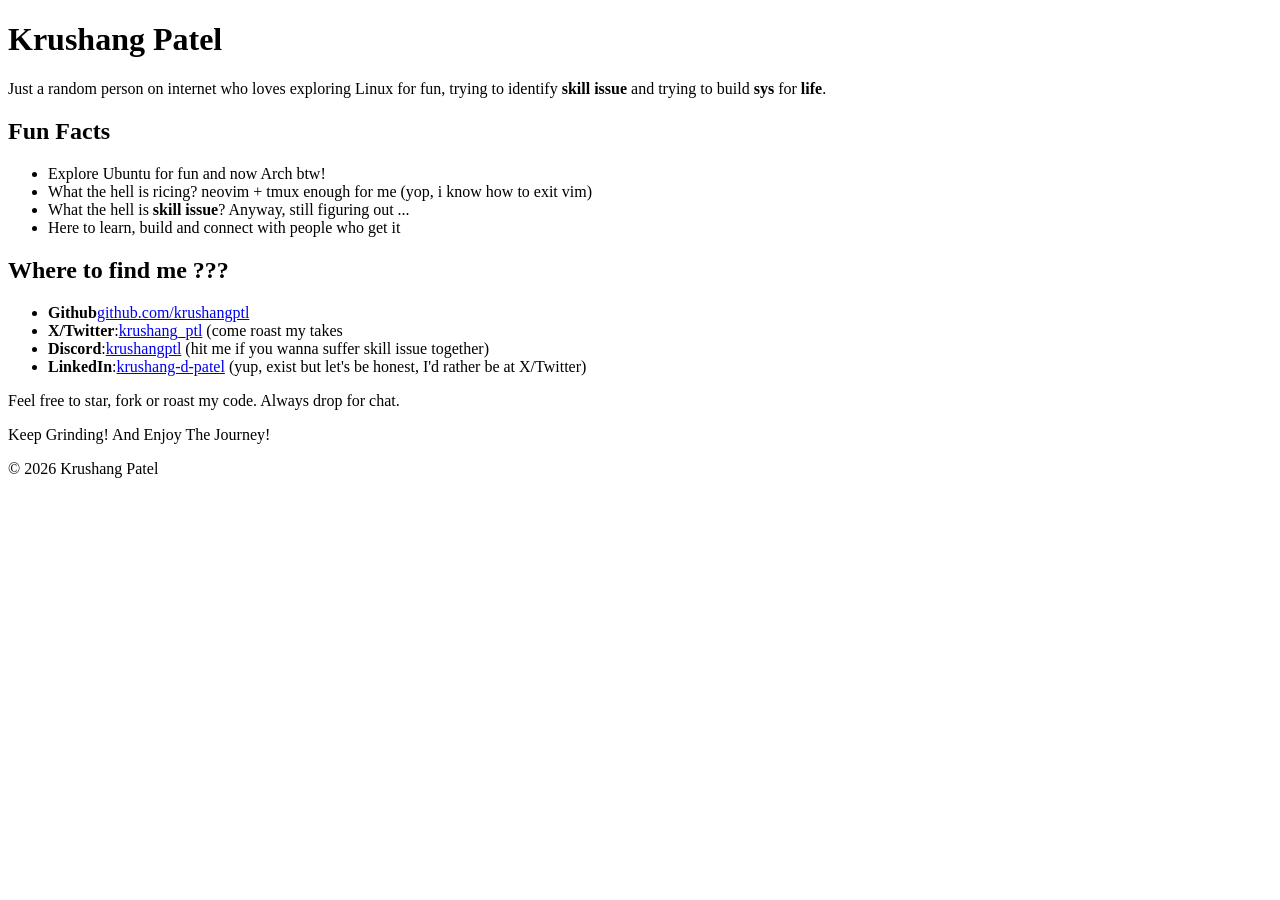
==== commit 95d5e364: "off: reforgin changes" ====
--- a/index.html
+++ b/index.html
@@ -1,311 +1,37 @@
-<!doctype html>
+<!DOCTYPE html>
 <html lang="en">
+    <head>
+        <meta charset="UTF-8">
+        <meta name="viewport" content="width=device-width, initial-scale=1">
+        <title>Krushang Patel</title>
+        <link href="css/style.css" rel="stylesheet">
+    </head>
+    <body>
+        <h1>Krushang Patel</h1>
 
-<head>
-  <meta charset="UTF-8" />
-  <meta name="viewport" content="width=device-width, initial-scale=1.0" />
-  <title>Krushang Patel - ECE Student & Developer</title>
-  <meta name="description"
-    content="Portfolio of Krushang Patel - B.Tech ECE student passionate about Linux systems and software development" />
-  <link rel="icon" href="img/Portfolio.png" />
-  <link rel="stylesheet" href="style.css" />
-</head>
+        <p>Just a random person on internet who loves exploring Linux for fun, trying to identify
+        <b>skill issue</b> and trying to build <b>sys</b> for <b>life</b>.</p>
 
-<body>
-  <header>
-    <nav>
-      <div class="logo">Krushang Patel</div>
-      <button class="menu-toggle" onclick="toggleMenu()" aria-label="Toggle menu">
-        ☰
-      </button>
-      <ul class="nav-links" id="nav-links">
-        <li><a href="#about">About</a></li>
-        <li><a href="#projects">Projects</a></li>
-        <li><a href="#skills">Skills</a></li>
-        <li><a href="#contact">Contact</a></li>
-      </ul>
-    </nav>
-  </header>
+        <h2>Fun Facts</h2>
+        <ul>
+        <li>Explore Ubuntu for fun and now Arch btw!</li>
+        <li>What the hell is ricing? neovim + tmux enough for me (yop, i know how to exit vim)</li>
+        <li>What the hell is <b>skill issue</b>? Anyway, still figuring out ...</li>
+        <li>Here to learn, build and connect with people who get it</li>
+        </ul>
 
-  <main>
-    <section class="hero">
-      <div class="hero-content">
-        <h1>B.Tech ECE Student & Self-Learning Developer</h1>
-        <p class="subtitle">
-          4th-year Electronics and Communication Engineering student at IIIT
-          Surat, exploring system programming, Linux automation, and
-          full-stack development through hands-on projects.
-        </p>
-        <div class="cta-buttons">
-          <a href="#projects" class="btn btn-primary">View Projects</a>
-          <a href="https://github.com/krushangptl" target="_blank" class="btn btn-secondary">GitHub →</a>
-        </div>
-      </div>
+        <h2>Where to find me ???</h2>
+        <ul>
+            <li><b>Github</b><a href="https://github.com/krushangptl">github.com/krushangptl</a></li>
+            <li><b>X/Twitter</b>:<a href="https://x.com/krushang_ptl">krushang_ptl</a> (come roast my takes</li>
+            <li><b>Discord</b>:<a href="https://discordapp.com/users/krushangptl">krushangptl</a> (hit me if you wanna suffer skill issue together)</li>
+            <li><b>LinkedIn</b>:<a href="www.linkedin.com/in/krushang-d-patel">krushang-d-patel</a> (yup, exist but let's be honest, I'd rather be at X/Twitter)</li>
+        </ul>
 
-      <div class="info-cards">
-        <div class="info-card">
-          <h3>Education</h3>
-          <p>B.Tech ECE, IIIT Surat</p>
-        </div>
-        <div class="info-card">
-          <h3>CGPA</h3>
-          <p>8.21 / 10.0</p>
-        </div>
-        <div class="info-card">
-          <h3>Graduation</h3>
-          <p>June 2026</p>
-        </div>
-        <div class="info-card">
-          <h3>Location</h3>
-          <p>Gujarat, India</p>
-        </div>
-      </div>
-    </section>
-
-    <section id="about">
-      <div class="section-header">
-        <h2 class="section-title">About Me</h2>
-        <p class="section-subtitle">
-          Student developer passionate about learning through building
-        </p>
-      </div>
-
-      <div class="about-content">
-        <p>
-          Hi! I'm Krushang Patel, a 4th-year B.Tech student in Electronics and
-          Communication Engineering at IIIT Surat. I'm passionate about
-          understanding how systems work and learning by building practical
-          projects.
-        </p>
-
-        <p>
-          I started my development journey by exploring Linux systems and
-          shell scripting. Since then, I've worked on projects involving
-          system monitoring daemons, computer vision applications, and web
-          development. While I'm still learning, I enjoy the process of
-          debugging, experimenting with new tools, and gradually improving my
-          skills.
-        </p>
-
-        <p>
-          My interests span from low-level system programming to web
-          development, and I'm particularly drawn to projects that combine
-          software and hardware. I believe in learning by doing, and I
-          document my progress through the projects I build.
-        </p>
-
-        <div class="focus-areas">
-          <h3>Currently Learning & Exploring:</h3>
-          <ul>
-            <li>Linux system administration and daemon development</li>
-            <li>Building automation tools with Python and Bash</li>
-            <li>Computer vision applications using OpenCV</li>
-            <li>Full-stack web development with FastAPI</li>
-          </ul>
-        </div>
-      </div>
-    </section>
-
-    <section id="projects">
-      <div class="section-header">
-        <h2 class="section-title">Projects</h2>
-        <p class="section-subtitle">
-          Personal projects I've built while learning
-        </p>
-      </div>
-
-      <div class="projects-grid">
-        <article class="project-card">
-          <h3 class="project-title">SysPilot</h3>
-          <div class="project-tech">
-            <span class="tech-tag">Python</span>
-            <span class="tech-tag">psutil</span>
-            <span class="tech-tag">systemd</span>
-            <span class="tech-tag">Linux</span>
-          </div>
-          <p class="project-description">
-            A Linux system monitoring daemon I built to learn about background
-            processes and system metrics. It tracks CPU, memory, disk usage,
-            and other statistics, with systemd integration for scheduling.
-          </p>
-          <ul class="project-features">
-            <li>Real-time system metric collection and logging</li>
-            <li>Systemd timer integration for automated checks</li>
-            <li>Desktop notifications for system alerts</li>
-          </ul>
-          <a href="https://github.com/krushangptl/SysPilot" target="_blank" class="project-link">
-            View on GitHub →
-          </a>
-        </article>
-
-        <article class="project-card">
-          <h3 class="project-title">Document Scanner with OCR</h3>
-          <div class="project-tech">
-            <span class="tech-tag">Python</span>
-            <span class="tech-tag">OpenCV</span>
-            <span class="tech-tag">Tesseract</span>
-            <span class="tech-tag">NumPy</span>
-          </div>
-          <p class="project-description">
-            A document scanning application I created to explore computer
-            vision. It detects document boundaries, corrects perspective, and
-            extracts text using OCR.
-          </p>
-          <ul class="project-features">
-            <li>Automatic document boundary detection</li>
-            <li>Perspective correction and image preprocessing</li>
-            <li>Multi-language OCR support (English, Hindi, Gujarati)</li>
-            <li>Export to PDF, JPEG, and TXT formats</li>
-          </ul>
-          <a href="https://github.com/krushangptl/Doc-Scanner-Project" target="_blank" class="project-link">
-            View on GitHub →
-          </a>
-        </article>
-
-        <article class="project-card">
-          <h3 class="project-title">inkFlow</h3>
-          <div class="project-tech">
-            <span class="tech-tag">FastAPI</span>
-            <span class="tech-tag">SQLite</span>
-            <span class="tech-tag">JavaScript</span>
-            <span class="tech-tag">Bootstrap</span>
-          </div>
-          <p class="project-description">
-            A simple blogging platform I built to learn full-stack
-            development. Features a FastAPI backend with authentication and a
-            responsive frontend for creating and managing blog posts.
-          </p>
-          <ul class="project-features">
-            <li>RESTful API with FastAPI and SQLite</li>
-            <li>User authentication and session management</li>
-            <li>Rich-text editor using Quill.js</li>
-            <li>Responsive Bootstrap frontend design</li>
-          </ul>
-          <a href="https://github.com/krushangptl/inkflow" target="_blank" class="project-link">
-            View on GitHub →
-          </a>
-        </article>
-      </div>
-    </section>
-
-    <section id="skills">
-      <div class="section-header">
-        <h2 class="section-title">Technical Skills</h2>
-        <p class="section-subtitle">Technologies I've worked with</p>
-      </div>
-
-      <div class="skills-grid">
-        <div class="skill-category">
-          <h3>Programming Languages</h3>
-          <div class="skill-tags">
-            <span class="skill-tag">Python</span>
-            <span class="skill-tag">Bash</span>
-            <span class="skill-tag">JavaScript</span>
-            <span class="skill-tag">VHDL</span>
-            <span class="skill-tag">Verilog</span>
-          </div>
-        </div>
-
-        <div class="skill-category">
-          <h3>Web Development</h3>
-          <div class="skill-tags">
-            <span class="skill-tag">FastAPI</span>
-            <span class="skill-tag">HTML/CSS</span>
-            <span class="skill-tag">Bootstrap</span>
-            <span class="skill-tag">SQLite</span>
-            <span class="skill-tag">REST APIs</span>
-          </div>
-        </div>
-
-        <div class="skill-category">
-          <h3>Tools & Systems</h3>
-          <div class="skill-tags">
-            <span class="skill-tag">Linux</span>
-            <span class="skill-tag">Git/GitHub</span>
-            <span class="skill-tag">Vim</span>
-            <span class="skill-tag">systemd</span>
-            <span class="skill-tag">Shell Scripting</span>
-          </div>
-        </div>
-
-        <div class="skill-category">
-          <h3>Libraries & Frameworks</h3>
-          <div class="skill-tags">
-            <span class="skill-tag">NumPy</span>
-            <span class="skill-tag">OpenCV</span>
-            <span class="skill-tag">psutil</span>
-            <span class="skill-tag">Pillow</span>
-            <span class="skill-tag">Pandas</span>
-          </div>
-        </div>
-      </div>
-    </section>
-
-    <section id="contact">
-      <div class="section-header">
-        <h2 class="section-title">Get In Touch</h2>
-        <p class="section-subtitle">
-          Feel free to reach out for collaboration or discussion
-        </p>
-      </div>
-
-      <div class="contact-grid">
-        <div class="contact-card">
-          <div class="contact-label">Email</div>
-          <div class="contact-value">
-            <a href="mailto:krushang4201@gmail.com">krushang4201@gmail.com</a>
-          </div>
-        </div>
-
-        <div class="contact-card">
-          <div class="contact-label">LinkedIn</div>
-          <div class="contact-value">
-            <a href="https://linkedin.com/in/krushang-d-patel" target="_blank">/in/krushang-d-patel</a>
-          </div>
-        </div>
-
-        <div class="contact-card">
-          <div class="contact-label">GitHub</div>
-          <div class="contact-value">
-            <a href="https://github.com/krushangptl" target="_blank">@krushangptl</a>
-          </div>
-        </div>
-
-        <div class="contact-card">
-          <div class="contact-label">Location</div>
-          <div class="contact-value">Bilimora, Gujarat, India</div>
-        </div>
-      </div>
-    </section>
-  </main>
-
-  <footer>
-    <div class="footer-content">
-      <p>&copy; 2025 Krushang Patel.</p>
-      <div class="social-links">
-        <a href="https://github.com/krushangptl" target="_blank" aria-label="GitHub">
-          <svg width="20" height="20" viewBox="0 0 24 24" fill="currentColor">
-            <path
-              d="M12 2C6.477 2 2 6.477 2 12c0 4.42 2.865 8.17 6.839 9.49.5.092.682-.217.682-.482 0-.237-.008-.866-.013-1.7-2.782.603-3.369-1.34-3.369-1.34-.454-1.156-1.11-1.463-1.11-1.463-.908-.62.069-.608.069-.608 1.003.07 1.531 1.03 1.531 1.03.892 1.529 2.341 1.087 2.91.831.092-.646.35-1.086.636-1.336-2.22-.253-4.555-1.11-4.555-4.943 0-1.091.39-1.984 1.029-2.683-.103-.253-.446-1.27.098-2.647 0 0 .84-.269 2.75 1.025A9.578 9.578 0 0112 6.836c.85.004 1.705.114 2.504.336 1.909-1.294 2.747-1.025 2.747-1.025.546 1.377.203 2.394.1 2.647.64.699 1.028 1.592 1.028 2.683 0 3.842-2.339 4.687-4.566 4.935.359.309.678.919.678 1.852 0 1.336-.012 2.415-.012 2.743 0 .267.18.578.688.48C19.138 20.167 22 16.418 22 12c0-5.523-4.477-10-10-10z" />
-          </svg>
-        </a>
-        <a href="https://linkedin.com/in/krushang-d-patel" target="_blank" aria-label="LinkedIn">
-          <svg width="20" height="20" viewBox="0 0 24 24" fill="currentColor">
-            <path d="M16 8a6 6 0 016 6v7h-4v-7a2 2 0 00-2-2 2 2 0 00-2 2v7h-4v-7a6 6 0 016-6zM2 9h4v12H2z" />
-            <circle cx="4" cy="4" r="2" />
-          </svg>
-        </a>
-        <a href="mailto:krushang4201@gmail.com" aria-label="Email">
-          <svg width="20" height="20" viewBox="0 0 24 24" fill="none" stroke="currentColor">
-            <path d="M4 4h16c1.1 0 2 .9 2 2v12c0 1.1-.9 2-2 2H4c-1.1 0-2-.9-2-2V6c0-1.1.9-2 2-2z" stroke-width="2" />
-            <polyline points="22,6 12,13 2,6" stroke-width="2" />
-          </svg>
-        </a>
-      </div>
-    </div>
-  </footer>
-
-  <script src="script.js"></script>
-</body>
-
+        <p>Feel free to star, fork or roast my code. Always drop for chat.</p>
+        <p>Keep Grinding! And Enjoy The Journey!</p>
+        <footer>
+            <p>&copy; 2026 Krushang Patel</p>
+        </footer>
+    </body>
 </html>
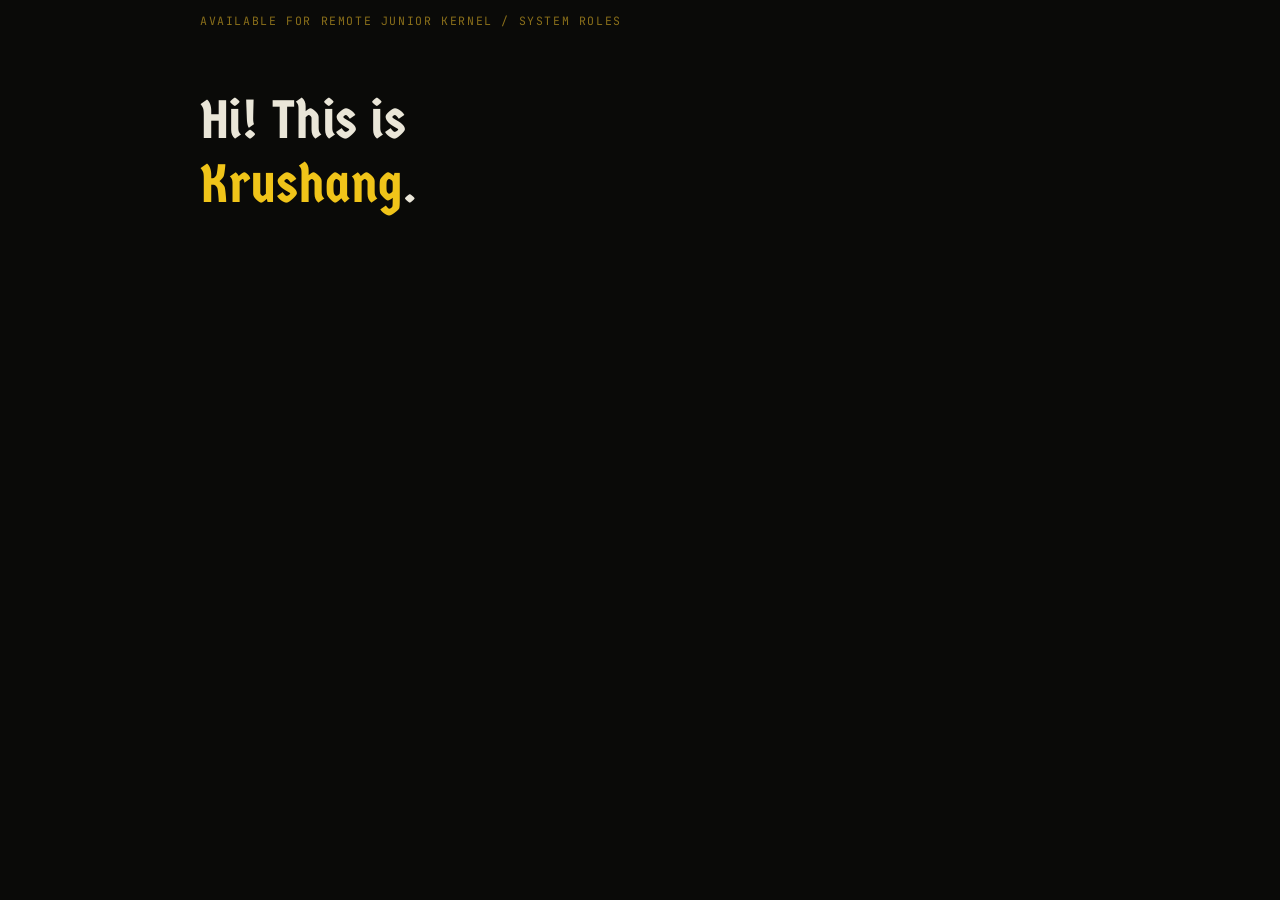
==== commit 78609be4: "init: refactor, fr" ====
--- a/index.html
+++ b/index.html
@@ -3,35 +3,16 @@
     <head>
         <meta charset="UTF-8">
         <meta name="viewport" content="width=device-width, initial-scale=1">
-        <title>Krushang Patel</title>
-        <link href="css/style.css" rel="stylesheet">
+        <title>HOME - Krushang Patel</title>
+        <link rel="preconnect" href="https://fonts.googleapis.com">
+        <link rel="preconnect" href="https://fonts.gstatic.com" crossorigin>
+        <link href="https://fonts.googleapis.com/css2?family=Germania+One&family=JetBrains+Mono:wght@400;500;600;700&display=swap" rel="stylesheet">
+        <link rel="stylesheet"  href="style.css">
     </head>
     <body>
-        <h1>Krushang Patel</h1>
-
-        <p>Just a random person on internet who loves exploring Linux for fun, trying to identify
-        <b>skill issue</b> and trying to build <b>sys</b> for <b>life</b>.</p>
-
-        <h2>Fun Facts</h2>
-        <ul>
-        <li>Explore Ubuntu for fun and now Arch btw!</li>
-        <li>What the hell is ricing? neovim + tmux enough for me (yop, i know how to exit vim)</li>
-        <li>What the hell is <b>skill issue</b>? Anyway, still figuring out ...</li>
-        <li>Here to learn, build and connect with people who get it</li>
-        </ul>
-
-        <h2>Where to find me ???</h2>
-        <ul>
-            <li><b>Github</b><a href="https://github.com/krushangptl">github.com/krushangptl</a></li>
-            <li><b>X/Twitter</b>:<a href="https://x.com/krushang_ptl">krushang_ptl</a> (come roast my takes</li>
-            <li><b>Discord</b>:<a href="https://discordapp.com/users/krushangptl">krushangptl</a> (hit me if you wanna suffer skill issue together)</li>
-            <li><b>LinkedIn</b>:<a href="www.linkedin.com/in/krushang-d-patel">krushang-d-patel</a> (yup, exist but let's be honest, I'd rather be at X/Twitter)</li>
-        </ul>
-
-        <p>Feel free to star, fork or roast my code. Always drop for chat.</p>
-        <p>Keep Grinding! And Enjoy The Journey!</p>
-        <footer>
-            <p>&copy; 2026 Krushang Patel</p>
-        </footer>
+        <div class="intro">
+            <div class="available">available for remote junior kernel / system roles</div>
+            <h1 class="name">Hi! This is  <em>Krushang</em>.</h1>
+        </div>
     </body>
 </html>
--- a/style.css
+++ b/style.css
@@ -0,0 +1,55 @@
+:root{
+  --bg:#0a0a08;
+  --bg-panel:#131209;
+  --bg-panel-2:#1a1810;
+  --yellow:#f0c419;
+  --yellow-dim:#8a6f1a;
+  --yellow-dull:#5c4d1f;
+  --text:#eae6d8;
+  --text-muted:#8f8a76;
+  --border:#2a2718;
+  --serif: 'Germania One', Georgia, serif;
+  --mono: 'JetBrains Mono', 'SFMono-Regular', Consolas, monospace;
+}
+
+body{
+    background: var(--bg);
+    color: var(--text);
+    font-family: var(--mono);
+    font-size: 15px;
+    line-height: 1.65;
+}
+
+.intro{
+    max-width:880px;
+    margin:0 auto;
+    padding: 0 28px;
+}
+
+.available{
+    display: inline-flex;
+    align-items: center;
+    gap: 8px;
+    font-size: 11.5px;
+    letter-spacing: 0.14em;
+    text-transform: uppercase;
+    color: var(--yellow-dim);
+    margin-bottom: 22px;
+
+}
+
+h1.name{
+    font-family: var(--serif);
+    font-weight: 400;
+    font-size: clamp(34px, 5.4vw, 54px);
+    line-height: 1.18;
+    letter-spacing: 0.005em;
+    color:var(--text);
+    max-width:13ch;
+    margin-bottom: 22px;
+}
+
+h1.name em{
+    font-style: normal;
+    color: var(--yellow);
+}
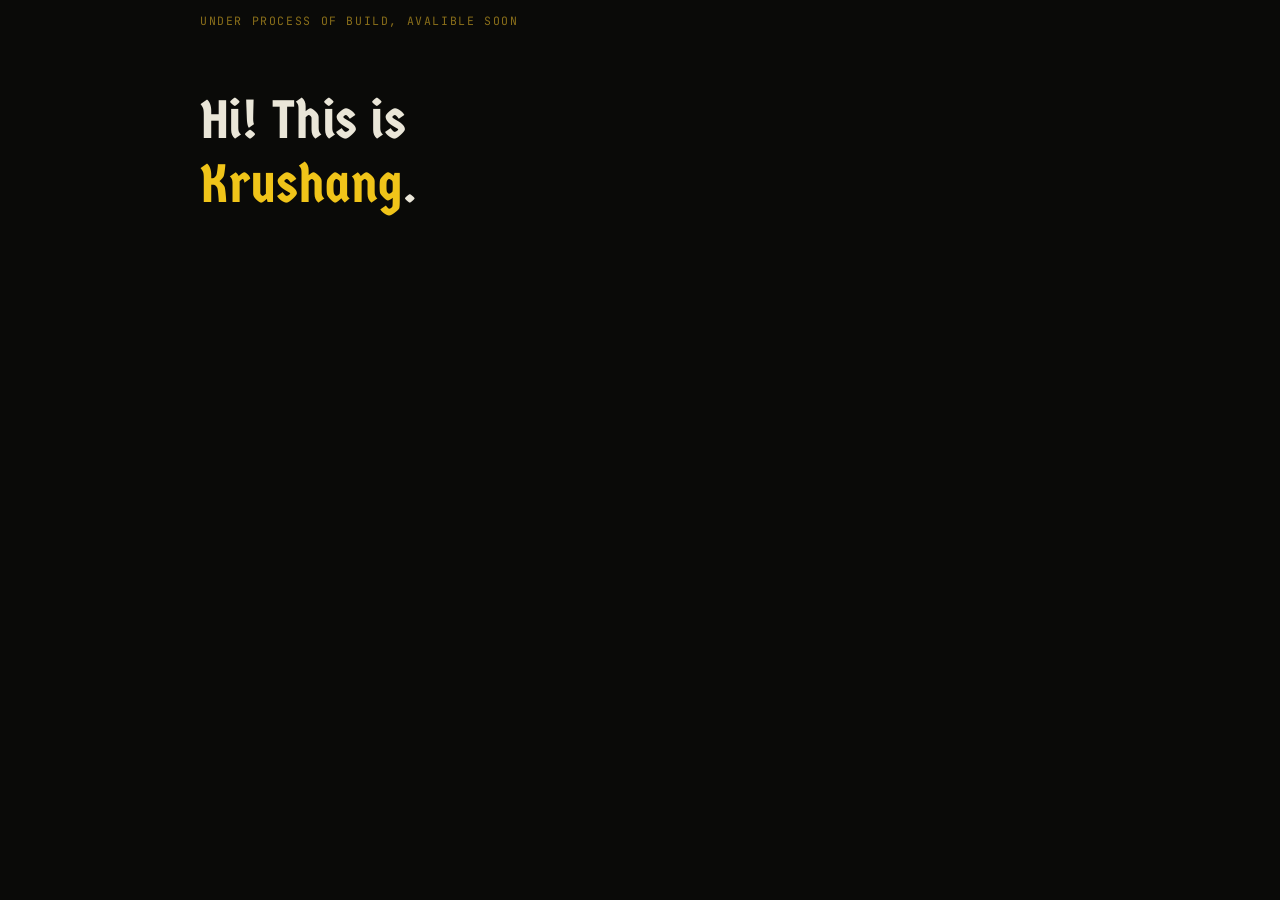
==== commit 73e1f7c6: "under process" ====
--- a/index.html
+++ b/index.html
@@ -11,7 +11,7 @@
     </head>
     <body>
         <div class="intro">
-            <div class="available">available for remote junior kernel / system roles</div>
+            <div class="available">Under Process of Build, AVALIBLE SOON</div>
             <h1 class="name">Hi! This is  <em>Krushang</em>.</h1>
         </div>
     </body>
